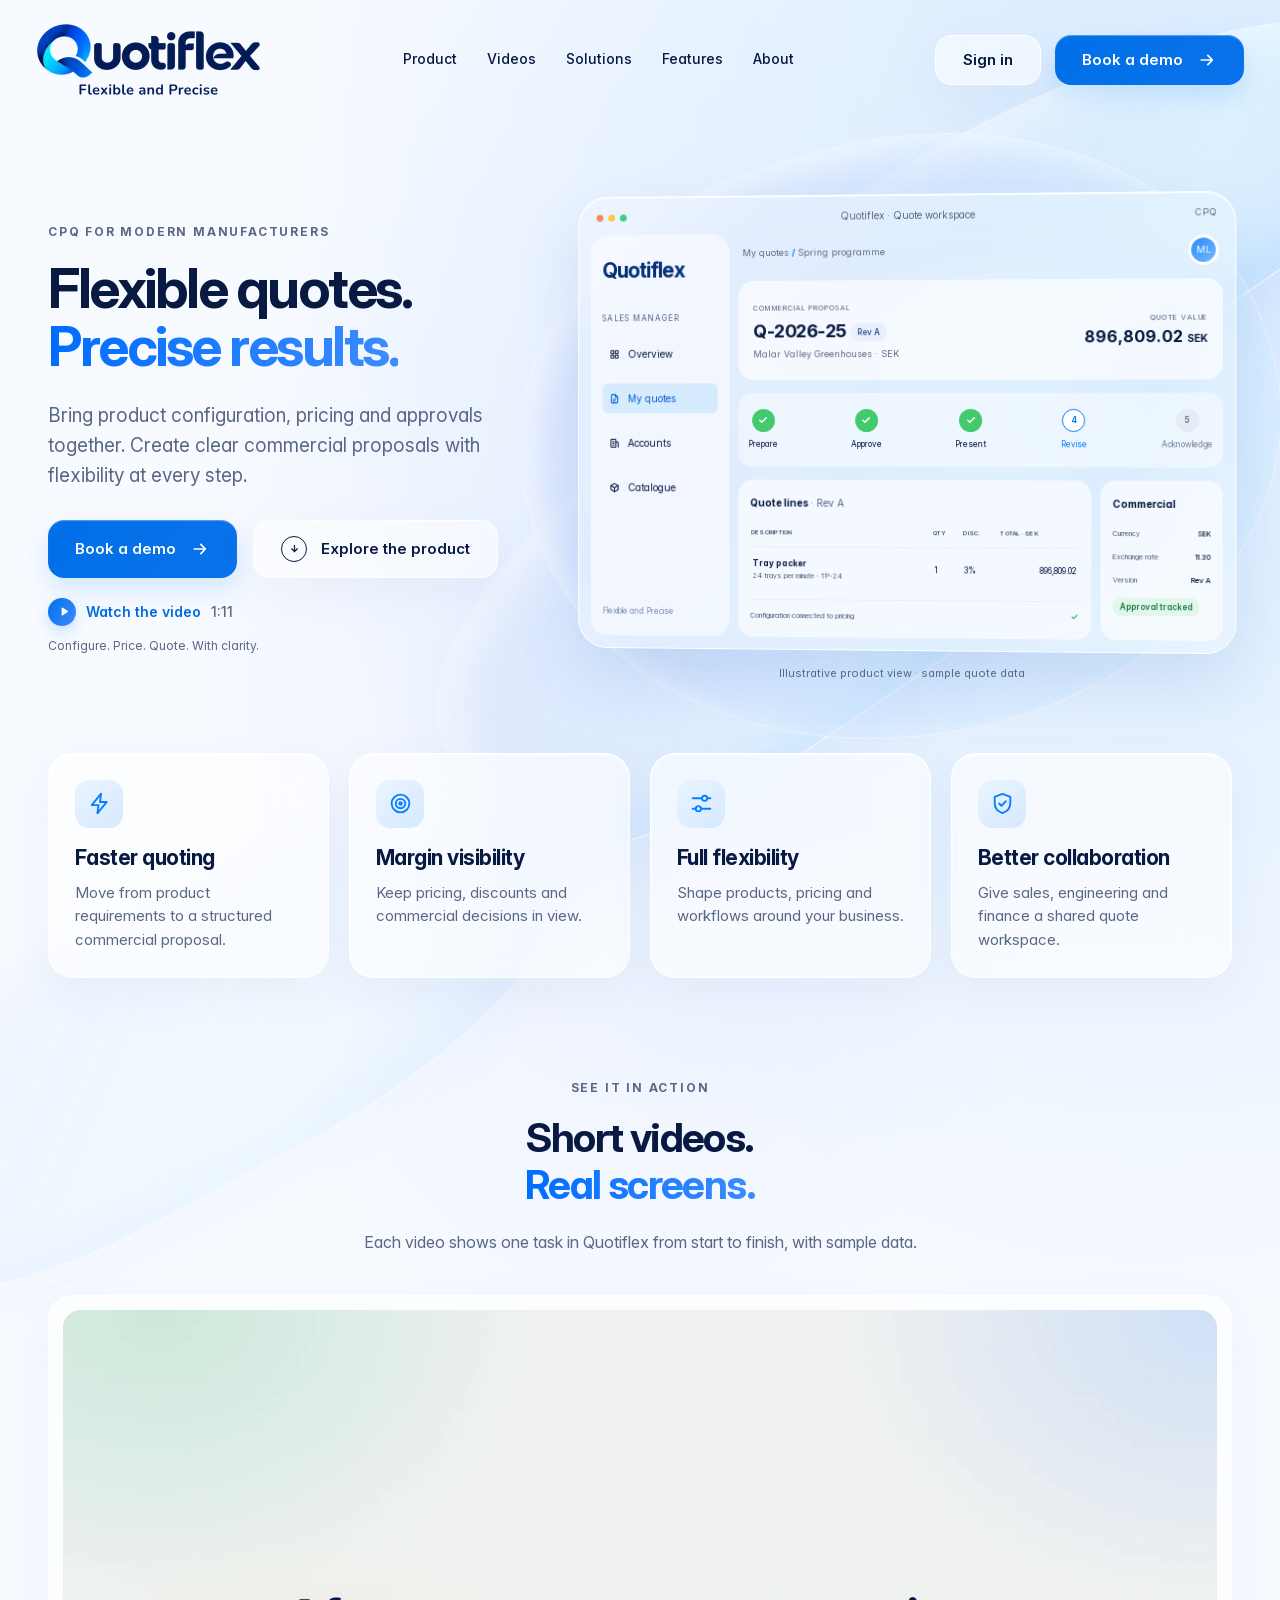
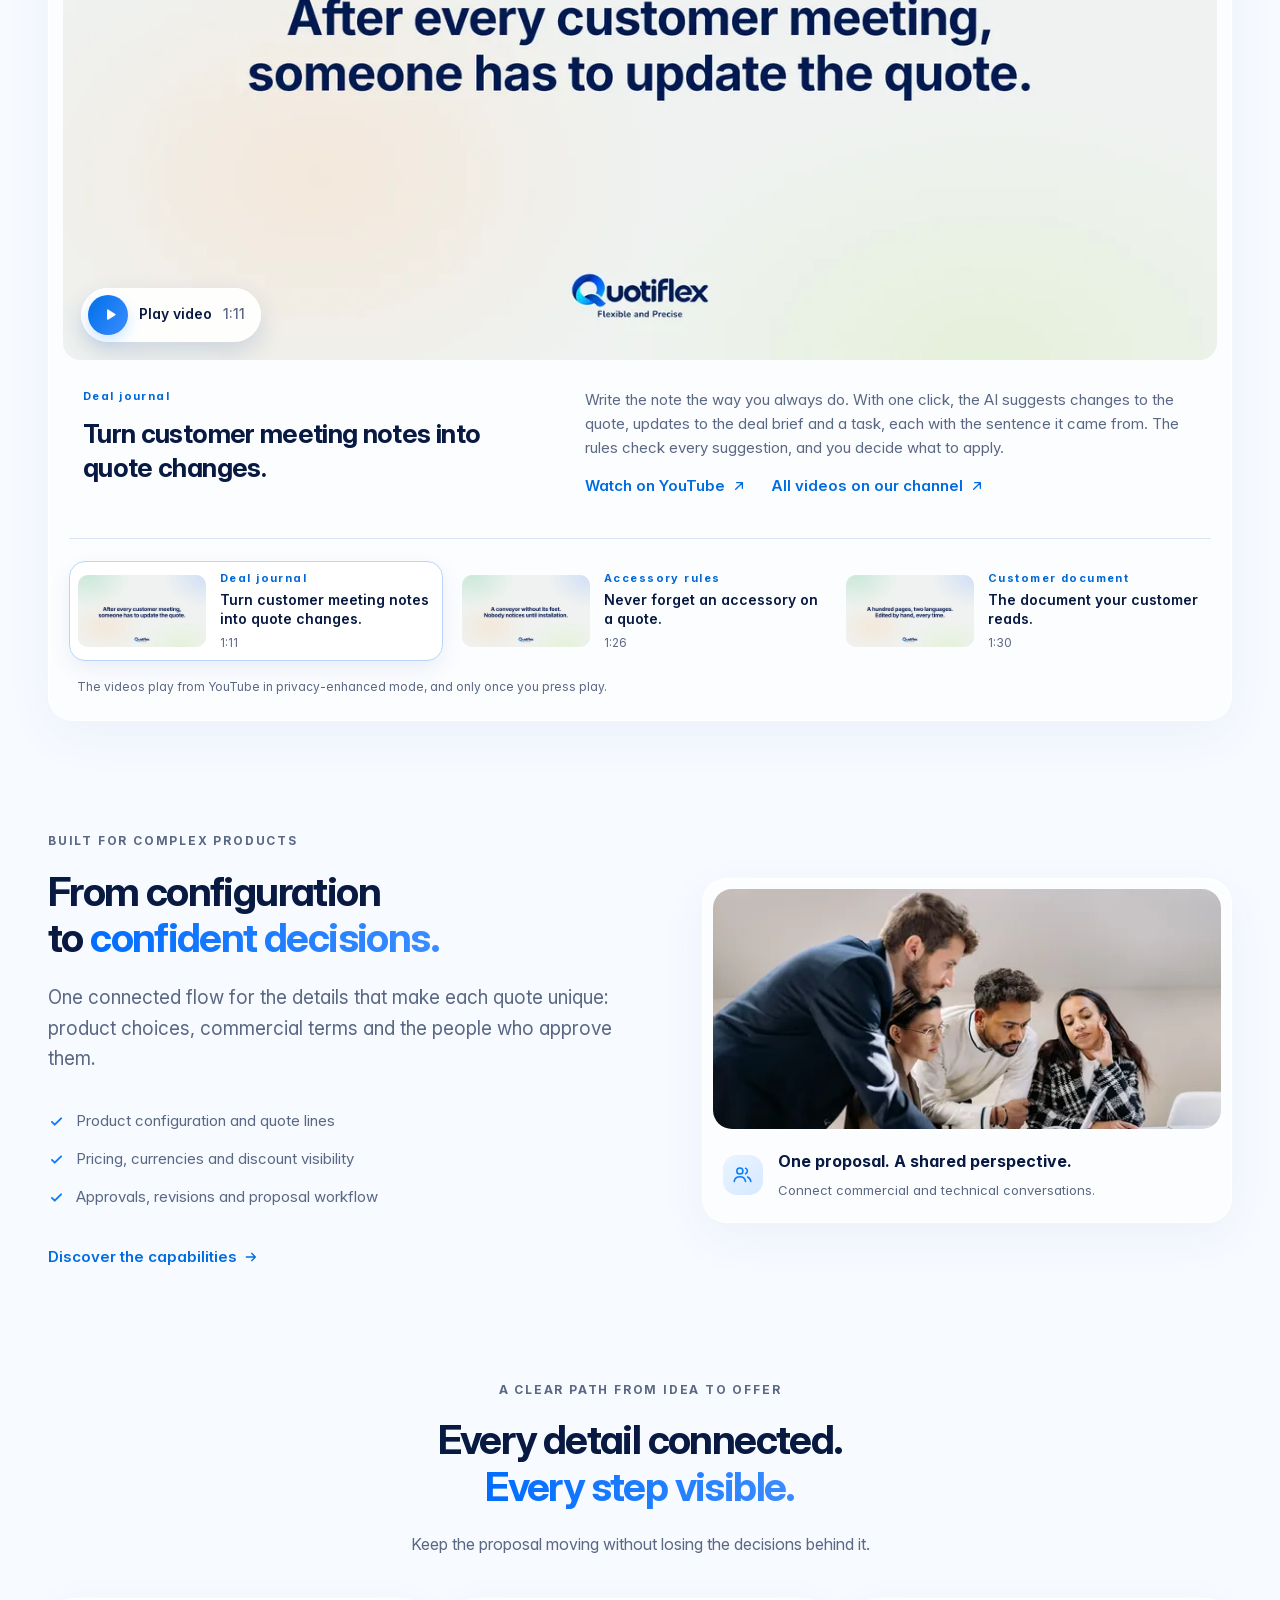
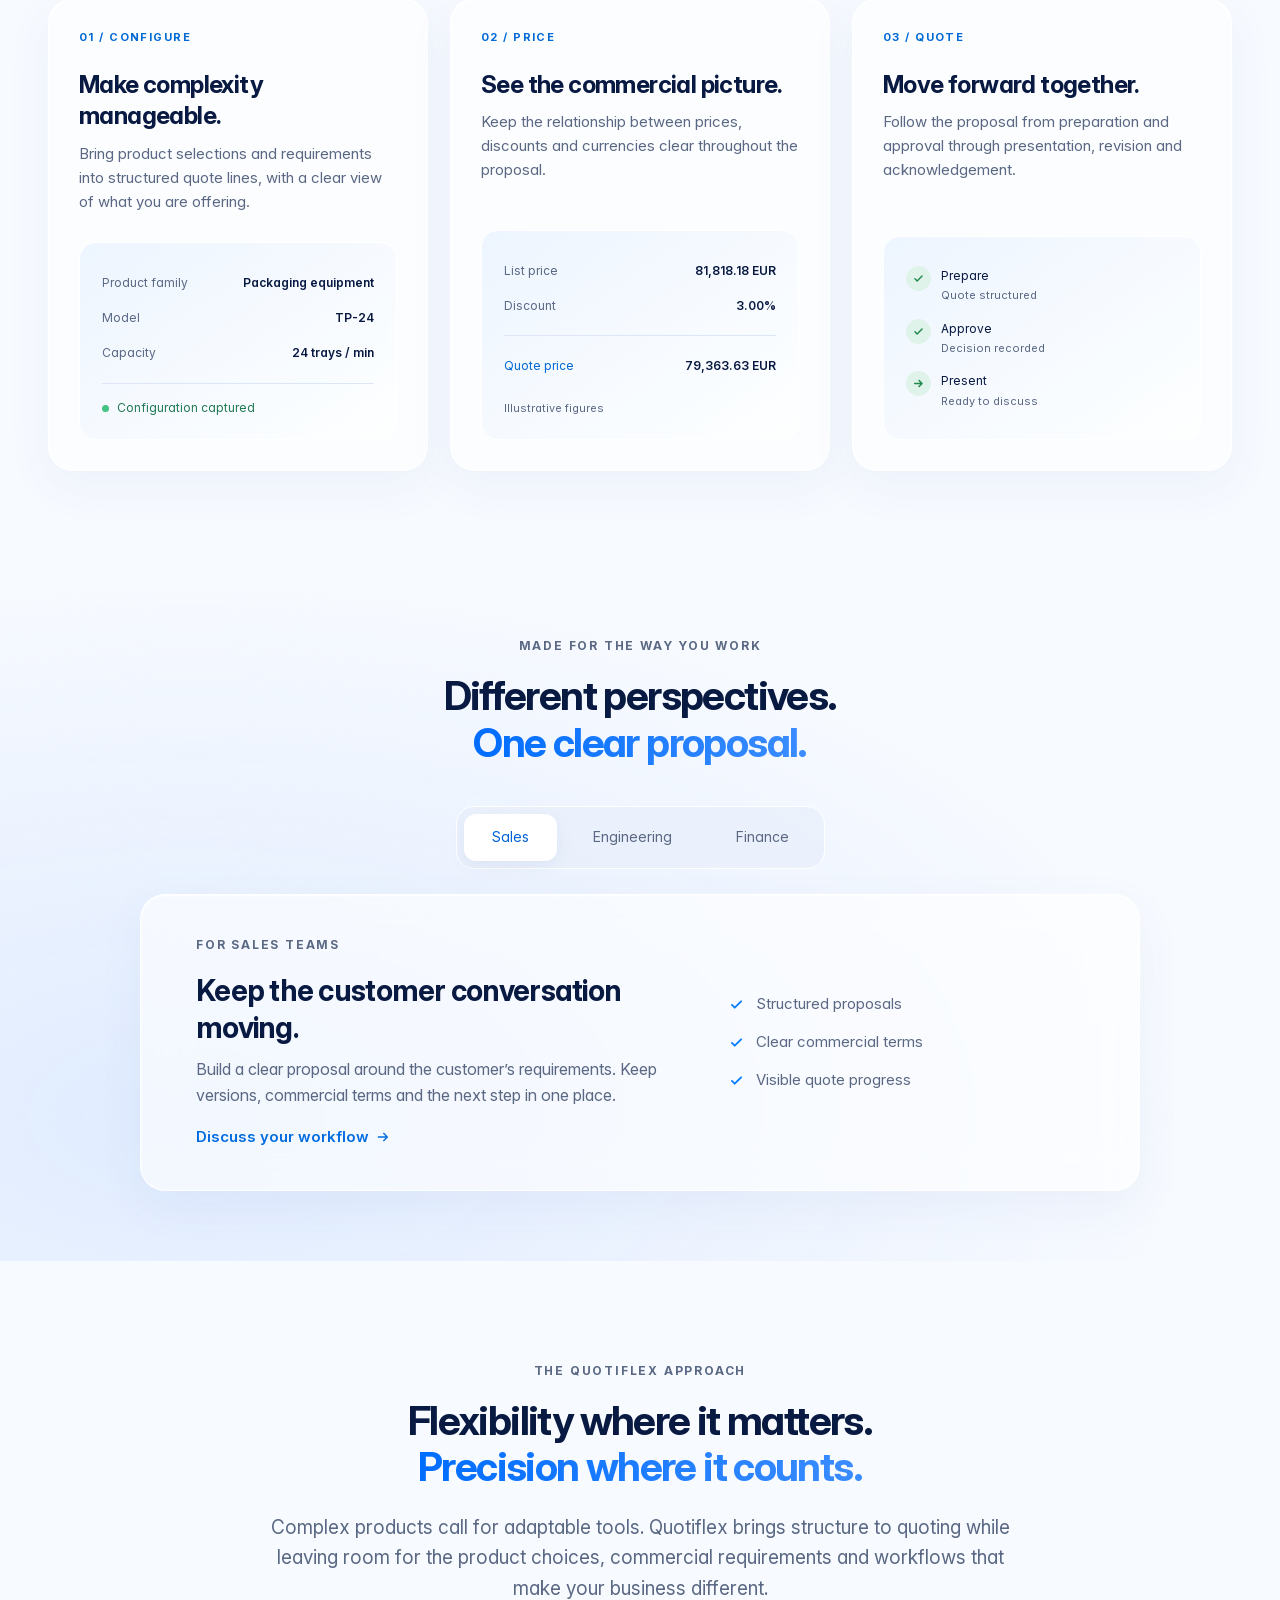
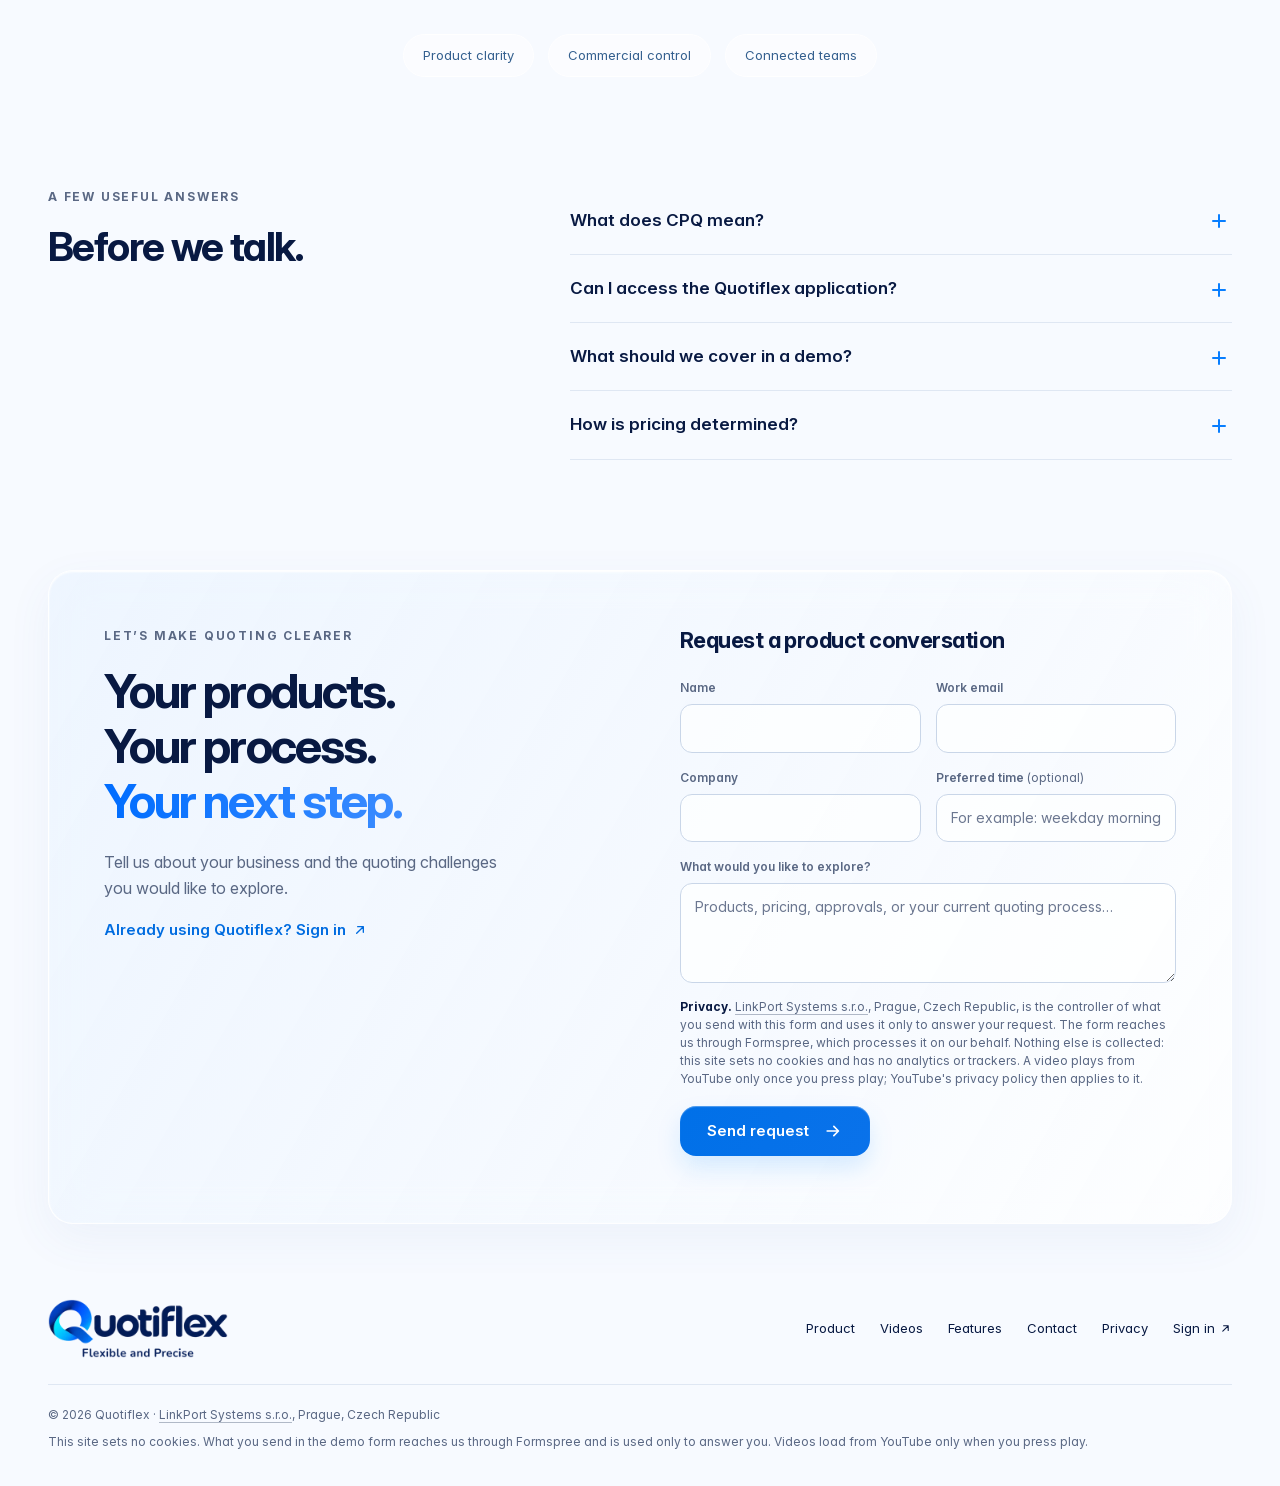
==== site/index.html @ 251be9c9 "Video library: one large player and a list, with video 3 (customer document) Stacking a card per vid" ====
<!doctype html>
<html lang="en">
<head>
<meta charset="utf-8">
<meta name="viewport" content="width=device-width, initial-scale=1">
<meta http-equiv="Content-Security-Policy" content="default-src 'none'; script-src 'self'; style-src 'self'; img-src 'self'; font-src 'self'; connect-src https://formspree.io; frame-src https://www.youtube-nocookie.com; base-uri 'none'; form-action 'none'">
<meta name="referrer" content="strict-origin-when-cross-origin">
<title>Quotiflex — Flexible and Precise</title>
<meta name="description" content="Flexible product configuration, precise pricing and clear quote workflows for modern manufacturers.">
<meta name="theme-color" content="#f0f6ff">
<link rel="canonical" href="https://quotiflex.com/">
<meta property="og:type" content="website">
<meta property="og:site_name" content="Quotiflex">
<meta property="og:title" content="Quotiflex — Flexible quotes. Precise results.">
<meta property="og:description" content="Flexible product configuration, precise pricing and clear quote workflows for modern manufacturers.">
<meta property="og:url" content="https://quotiflex.com/">
<meta property="og:image" content="https://quotiflex.com/img/og-image.png">
<meta property="og:image:width" content="1200">
<meta property="og:image:height" content="630">
<meta property="og:image:alt" content="The Quotiflex logo with the tagline Flexible and Precise">
<meta name="twitter:card" content="summary_large_image">
<link rel="icon" href="favicon.svg" type="image/svg+xml">
<link rel="icon" href="favicon.ico" sizes="32x32">
<link rel="apple-touch-icon" href="img/apple-touch-icon.png">
<link rel="preload" href="fonts/InterVariable-latin.woff2" as="font" type="font/woff2" crossorigin>
<link rel="stylesheet" href="styles.css?v=2de01820">
<script src="script.js?v=528e5598"></script>
<script type="application/ld+json">
{"@context":"https://schema.org","@type":"VideoObject","name":"Turn Customer Meeting Notes into Quote Changes | Quotiflex Deal Journal","description":"Write the note the way you always do. With one click, the AI in Quotiflex suggests changes to the quote, updates to the deal brief and a task, each with the sentence it came from. The rules check every suggestion, and you decide what to apply.","thumbnailUrl":"https://quotiflex.com/img/video-1-1280.jpg","uploadDate":"2026-10-21","duration":"PT1M11S","embedUrl":"https://www.youtube.com/embed/badr2H-frKE","url":"https://www.youtube.com/watch?v=badr2H-frKE"}
</script>
<script type="application/ld+json">
{"@context":"https://schema.org","@type":"VideoObject","name":"Never Forget a Machine Accessory on a Quote | Quotiflex Accessory Rules","description":"Add a machine, and its usual accessories come with it. Every choice shows the price difference and the rule behind it. Take off something mandatory, and the quote shows it at once. To leave it out, you give a reason, and the reason stays with the quote under your name.","thumbnailUrl":"https://quotiflex.com/img/video-2-1280.jpg","uploadDate":"2026-10-22","duration":"PT1M26S","embedUrl":"https://www.youtube.com/embed/MtIPMK0WYl4","url":"https://www.youtube.com/watch?v=MtIPMK0WYl4"}
</script>
<script type="application/ld+json">
{"@context":"https://schema.org","@type":"VideoObject","name":"Bilingual Quotation Documents, Nothing Typed Twice | Quotiflex Documents","description":"The quote opens as the document your customer will read: two languages side by side, every machine with its description, pictures and price. What you sent stays exactly as you sent it. To change a text, click it and type; the prices come from the quote, so nobody types a wrong number. For a customer in China, Chinese under the English.","thumbnailUrl":"https://quotiflex.com/img/video-3-1280.jpg","uploadDate":"2026-10-23","duration":"PT1M30S","embedUrl":"https://www.youtube.com/embed/1uBL4lEUWkI","url":"https://www.youtube.com/watch?v=1uBL4lEUWkI"}
</script>
</head>
<body>
<svg class="sprite" aria-hidden="true" focusable="false">
  <symbol id="i-bolt" viewBox="0 0 24 24"><path d="M13.5 2.5 4.5 13.5h6.5l-1 8 9-11h-6.5l1-8Z"/></symbol>
  <symbol id="i-target" viewBox="0 0 24 24"><circle cx="12" cy="12" r="8.5"/><circle cx="12" cy="12" r="4.5"/><circle cx="12" cy="12" r="1.2" class="solid"/></symbol>
  <symbol id="i-sliders" viewBox="0 0 24 24"><path d="M3.5 7h9M17.5 7h3M3.5 17h3M11.5 17h9"/><circle cx="15" cy="7" r="2.5"/><circle cx="9" cy="17" r="2.5"/></symbol>
  <symbol id="i-shield" viewBox="0 0 24 24"><path d="M12 2.8 4.5 5.6v5.9c0 4.7 3.1 8.2 7.5 9.7 4.4-1.5 7.5-5 7.5-9.7V5.6L12 2.8Z"/><path d="m8.8 12 2.2 2.2 4.2-4.4"/></symbol>
  <symbol id="i-users" viewBox="0 0 24 24"><circle cx="9" cy="8" r="3.5"/><path d="M2.5 20c.6-3.6 3.2-5.5 6.5-5.5s5.9 1.9 6.5 5.5"/><path d="M15.5 4.8a3.5 3.5 0 0 1 0 6.4M17.8 14.9c2 .8 3.3 2.5 3.7 5.1"/></symbol>
  <symbol id="i-play" viewBox="0 0 24 24"><path fill="currentColor" stroke="none" d="M8.5 5.6v12.8c0 .8.9 1.3 1.6.9l10-6.4c.6-.4.6-1.3 0-1.7l-10-6.4c-.7-.5-1.6 0-1.6.8Z"/></symbol>
  <symbol id="i-arrow" viewBox="0 0 24 24"><path d="M5 12h13M13 6.5 18.5 12 13 17.5"/></symbol>
  <symbol id="i-arrow-out" viewBox="0 0 24 24"><path d="M7 17 17 7M8.5 7H17v8.5"/></symbol>
  <symbol id="i-arrow-down" viewBox="0 0 24 24"><path d="M12 7v10M7.5 12.5 12 17l4.5-4.5"/></symbol>
  <symbol id="i-check" viewBox="0 0 24 24"><path d="m5.5 12.5 4 4 9-9"/></symbol>
  <symbol id="i-menu" viewBox="0 0 24 24"><path d="M4 7h16M4 12h16M4 17h16"/></symbol>
  <symbol id="i-close" viewBox="0 0 24 24"><path d="M6 6l12 12M18 6 6 18"/></symbol>
  <symbol id="i-grid" viewBox="0 0 24 24"><rect x="4" y="4" width="6.5" height="6.5" rx="1.5"/><rect x="13.5" y="4" width="6.5" height="6.5" rx="1.5"/><rect x="4" y="13.5" width="6.5" height="6.5" rx="1.5"/><rect x="13.5" y="13.5" width="6.5" height="6.5" rx="1.5"/></symbol>
  <symbol id="i-doc" viewBox="0 0 24 24"><path d="M14 3H7a2 2 0 0 0-2 2v14a2 2 0 0 0 2 2h10a2 2 0 0 0 2-2V8l-5-5Z"/><path d="M14 3v5h5M9 13h6M9 17h4"/></symbol>
  <symbol id="i-building" viewBox="0 0 24 24"><rect x="4" y="3.5" width="11" height="17" rx="1.5"/><path d="M15 9.5h3.5a1.5 1.5 0 0 1 1.5 1.5v9.5M8 8h3M8 12h3M8 16h3"/></symbol>
  <symbol id="i-box" viewBox="0 0 24 24"><path d="m12 3 8 4.5v9L12 21l-8-4.5v-9L12 3Z"/><path d="m4 7.5 8 4.5 8-4.5M12 12v9"/></symbol>
</svg>

<a class="skip" href="#main">Skip to content</a>
<div class="aurora" aria-hidden="true"><i></i><i></i><i></i></div>

<header class="header">
  <a class="brand" href="#main" aria-label="Quotiflex, to the top of the page">
    <picture>
      <source type="image/webp" srcset="img/logo-450.webp 450w, img/logo-760.webp 760w" sizes="225px">
      <img src="img/logo-450.png" width="225" height="73" alt="Quotiflex — Flexible and Precise">
    </picture>
  </a>
  <button class="menu-toggle" type="button" aria-expanded="false" aria-controls="navigation">
    <svg class="ico" aria-hidden="true"><use href="#i-menu"/></svg><span class="visually-hidden">Open menu</span>
  </button>
  <nav id="navigation" aria-label="Main navigation">
    <a href="#product">Product</a>
    <a href="#videos">Videos</a>
    <a href="#solutions">Solutions</a>
    <a href="#features">Features</a>
    <a href="#about">About</a>
  </nav>
  <div class="header-actions">
    <a class="button ghost" href="https://app.quotiflex.com/">Sign in</a>
    <a class="button" href="#contact">Book a demo <svg class="ico" aria-hidden="true"><use href="#i-arrow"/></svg></a>
  </div>
</header>

<main id="main">
  <section class="hero wrap" aria-labelledby="hero-title">
    <div class="hero-copy">
      <p class="eyebrow">CPQ for modern manufacturers</p>
      <h1 id="hero-title">Flexible quotes.<br><span class="gradient">Precise results.</span></h1>
      <p class="lead">Bring product configuration, pricing and approvals together. Create clear commercial proposals with flexibility at every step.</p>
      <div class="actions">
        <a class="button" href="#contact">Book a demo <svg class="ico" aria-hidden="true"><use href="#i-arrow"/></svg></a>
        <a class="button glass-button" href="#product"><span class="ring" aria-hidden="true"><svg class="ico"><use href="#i-arrow-down"/></svg></span> Explore the product</a>
      </div>
      <a class="video-link" href="#videos"><span class="play-dot" aria-hidden="true"><svg class="ico"><use href="#i-play"/></svg></span> Watch the video <span class="video-link-time">1:11</span></a>
      <p class="fine">Configure. Price. Quote. With clarity.</p>
    </div>
    <div class="product-stage">
      <div class="orbit" aria-hidden="true"></div>
      <div class="app-window glass" role="img" aria-label="Illustrative Quotiflex quote screen with sample data: quote Q-2026-25 for Malar Valley Greenhouses, 896,809.02 SEK, revision A, with the steps Prepare, Approve and Present done and Revise in progress.">
        <div class="window-top" aria-hidden="true">
          <span class="dots"><i></i><i></i><i></i></span>
          <span>Quotiflex · Quote workspace</span>
          <span class="mini-pill">CPQ</span>
        </div>
        <div class="app-body" aria-hidden="true">
          <div class="sidebar">
            <strong>Quotiflex</strong>
            <small>SALES MANAGER</small>
            <span><svg class="ico"><use href="#i-grid"/></svg>Overview</span>
            <span class="selected"><svg class="ico"><use href="#i-doc"/></svg>My quotes</span>
            <span><svg class="ico"><use href="#i-building"/></svg>Accounts</span>
            <span><svg class="ico"><use href="#i-box"/></svg>Catalogue</span>
            <div class="sidebar-bottom">Flexible and Precise</div>
          </div>
          <div class="workspace">
            <div class="app-toolbar">
              <span>My quotes <b> / </b> Spring programme</span>
              <span class="avatar">ML</span>
            </div>
            <div class="quote-card">
              <div>
                <span class="tiny">COMMERCIAL PROPOSAL</span>
                <span class="quote-number">Q-2026-25 <span class="badge">Rev A</span></span>
                <p>Malar Valley Greenhouses · SEK</p>
              </div>
              <div class="quote-value">
                <span class="tiny">QUOTE VALUE</span>
                <strong>896,809.02 <small>SEK</small></strong>
              </div>
            </div>
            <div class="workflow">
              <span class="done"><b><svg class="ico"><use href="#i-check"/></svg></b>Prepare</span>
              <span class="done"><b><svg class="ico"><use href="#i-check"/></svg></b>Approve</span>
              <span class="done"><b><svg class="ico"><use href="#i-check"/></svg></b>Present</span>
              <span class="active"><b>4</b>Revise</span>
              <span><b>5</b>Acknowledge</span>
            </div>
            <div class="quote-grid">
              <div class="lines">
                <span class="panel-title">Quote lines <span>· Rev A</span></span>
                <div class="table-scroll">
                  <table>
                    <thead><tr><th>DESCRIPTION</th><th>QTY</th><th>DISC.</th><th>TOTAL · SEK</th></tr></thead>
                    <tbody><tr><td><strong>Tray packer</strong><small>24 trays per minute · TP-24</small></td><td>1</td><td>3%</td><td>896,809.02</td></tr></tbody>
                  </table>
                </div>
                <div class="line-summary"><span>Configuration connected to pricing</span><b><svg class="ico"><use href="#i-check"/></svg></b></div>
              </div>
              <div class="commercial">
                <span class="panel-title">Commercial</span>
                <p>Currency <b>SEK</b></p>
                <p>Exchange rate <b>11.30</b></p>
                <p>Version <b>Rev A</b></p>
                <span class="badge green">Approval tracked</span>
              </div>
            </div>
          </div>
        </div>
      </div>
      <p class="illustration-note">Illustrative product view · sample quote data</p>
    </div>
  </section>

  <section class="benefits wrap" aria-label="Benefits">
    <article class="glass">
      <span class="icon" aria-hidden="true"><svg class="ico"><use href="#i-bolt"/></svg></span>
      <h2>Faster quoting</h2>
      <p>Move from product requirements to a structured commercial proposal.</p>
    </article>
    <article class="glass">
      <span class="icon" aria-hidden="true"><svg class="ico"><use href="#i-target"/></svg></span>
      <h2>Margin visibility</h2>
      <p>Keep pricing, discounts and commercial decisions in view.</p>
    </article>
    <article class="glass">
      <span class="icon" aria-hidden="true"><svg class="ico"><use href="#i-sliders"/></svg></span>
      <h2>Full flexibility</h2>
      <p>Shape products, pricing and workflows around your business.</p>
    </article>
    <article class="glass">
      <span class="icon" aria-hidden="true"><svg class="ico"><use href="#i-shield"/></svg></span>
      <h2>Better collaboration</h2>
      <p>Give sales, engineering and finance a shared quote workspace.</p>
    </article>
  </section>

  <section id="videos" class="wrap section videos" aria-labelledby="videos-title">
    <div class="section-heading">
      <p class="eyebrow">See it in action</p>
      <h2 id="videos-title">Short videos.<br><span class="gradient">Real screens.</span></h2>
      <p>Each video shows one task in Quotiflex from start to finish, with sample data.</p>
    </div>
    <div class="video-library glass" data-video-library>
      <a class="video-poster" href="https://www.youtube.com/watch?v=badr2H-frKE" data-youtube="badr2H-frKE" aria-label="Play the video: Turn customer meeting notes into quote changes, 1 minute 11 seconds">
        <picture>
          <source type="image/webp" srcset="img/video-1-640.webp 640w, img/video-1-1280.webp 1280w, img/video-1-1920.webp 1920w" sizes="(min-width: 1300px) 1180px, (min-width: 1151px) calc(100vw - 124px), (min-width: 541px) calc(100vw - 92px), calc(100vw - 56px)">
          <img src="img/video-1-1280.jpg" width="1280" height="720" decoding="async" alt="">
        </picture>
        <span class="video-play" aria-hidden="true"><span class="play-dot"><svg class="ico"><use href="#i-play"/></svg></span><span class="video-play-label">Play video</span> <span class="video-time">1:11</span></span>
      </a>
      <div class="video-caption">
        <div>
          <span class="feature-number" data-video-topic>Deal journal</span>
          <h3 data-video-title>Turn customer meeting notes into quote changes.</h3>
        </div>
        <div>
          <p data-video-desc>Write the note the way you always do. With one click, the AI suggests changes to the quote, updates to the deal brief and a task, each with the sentence it came from. The rules check every suggestion, and you decide what to apply.</p>
          <p class="video-links">
            <a class="text-link" href="https://www.youtube.com/watch?v=badr2H-frKE" data-video-watch>Watch on YouTube <svg class="ico" aria-hidden="true"><use href="#i-arrow-out"/></svg></a>
            <a class="text-link" href="https://www.youtube.com/@quotiflex_com">All videos on our channel <svg class="ico" aria-hidden="true"><use href="#i-arrow-out"/></svg></a>
          </p>
        </div>
      </div>
      <ol class="video-list" aria-label="All videos">
        <li><a class="video-item" id="video-deal-journal" href="https://www.youtube.com/watch?v=badr2H-frKE" data-youtube="badr2H-frKE" data-poster="img/video-1" data-length="1:11" data-length-label="1 minute 11 seconds" data-desc="Write the note the way you always do. With one click, the AI suggests changes to the quote, updates to the deal brief and a task, each with the sentence it came from. The rules check every suggestion, and you decide what to apply." aria-current="true">
          <span class="video-thumb"><img src="img/video-1-640.webp" width="640" height="360" loading="lazy" decoding="async" alt=""></span>
          <span class="video-item-text"><span class="video-item-topic">Deal journal</span><span class="video-item-title">Turn customer meeting notes into quote changes.</span><span class="video-item-time">1:11</span></span>
        </a></li>
        <li><a class="video-item" id="video-accessory-rules" href="https://www.youtube.com/watch?v=MtIPMK0WYl4" data-youtube="MtIPMK0WYl4" data-poster="img/video-2" data-length="1:26" data-length-label="1 minute 26 seconds" data-desc="Add a machine, and its usual accessories come with it. Every choice shows the price difference and the rule behind it. Take off something mandatory, and the quote shows it at once. To leave it out, you give a reason, and the reason stays with the quote under your name.">
          <span class="video-thumb"><img src="img/video-2-640.webp" width="640" height="360" loading="lazy" decoding="async" alt=""></span>
          <span class="video-item-text"><span class="video-item-topic">Accessory rules</span><span class="video-item-title">Never forget an accessory on a quote.</span><span class="video-item-time">1:26</span></span>
        </a></li>
        <li><a class="video-item" id="video-customer-document" href="https://www.youtube.com/watch?v=1uBL4lEUWkI" data-youtube="1uBL4lEUWkI" data-poster="img/video-3" data-length="1:30" data-length-label="1 minute 30 seconds" data-desc="The quote opens as the document your customer will read: two languages side by side, every machine with its description, pictures and price. What you sent stays exactly as you sent it. To change a text, click it and type; the prices come from the quote, so nobody types a wrong number. For a customer in China, Chinese under the English.">
          <span class="video-thumb"><img src="img/video-3-640.webp" width="640" height="360" loading="lazy" decoding="async" alt=""></span>
          <span class="video-item-text"><span class="video-item-topic">Customer document</span><span class="video-item-title">The document your customer reads.</span><span class="video-item-time">1:30</span></span>
        </a></li>
      </ol>
      <p class="video-note">The videos play from YouTube in privacy-enhanced mode, and only once you press play.</p>
    </div>
  </section>

  <section id="product" class="split wrap section" aria-labelledby="product-title">
    <div>
      <p class="eyebrow">Built for complex products</p>
      <h2 id="product-title">From configuration<br>to <span class="gradient">confident decisions.</span></h2>
      <p class="lead">One connected flow for the details that make each quote unique: product choices, commercial terms and the people who approve them.</p>
      <ul class="check-list">
        <li><svg class="ico" aria-hidden="true"><use href="#i-check"/></svg>Product configuration and quote lines</li>
        <li><svg class="ico" aria-hidden="true"><use href="#i-check"/></svg>Pricing, currencies and discount visibility</li>
        <li><svg class="ico" aria-hidden="true"><use href="#i-check"/></svg>Approvals, revisions and proposal workflow</li>
      </ul>
      <a class="text-link" href="#features">Discover the capabilities <svg class="ico" aria-hidden="true"><use href="#i-arrow"/></svg></a>
    </div>
    <div class="collaboration glass">
      <picture>
        <source type="image/webp" srcset="img/team-600.webp 600w, img/team-800.webp 800w, img/team-1200.webp 1200w" sizes="(min-width: 1150px) 585px, (min-width: 850px) 45vw, calc(100vw - 56px)">
        <img class="team-photo" src="img/team-1200.jpg" width="1200" height="490" loading="lazy" decoding="async" alt="Four colleagues in a bright office lean over a laptop and review a proposal together.">
      </picture>
      <div class="team-caption">
        <span class="icon small" aria-hidden="true"><svg class="ico"><use href="#i-users"/></svg></span>
        <div>
          <strong>One proposal. A shared perspective.</strong>
          <p>Connect commercial and technical conversations.</p>
        </div>
      </div>
    </div>
  </section>

  <section id="features" class="wrap section" aria-labelledby="features-title">
    <div class="section-heading">
      <p class="eyebrow">A clear path from idea to offer</p>
      <h2 id="features-title">Every detail connected.<br><span class="gradient">Every step visible.</span></h2>
      <p>Keep the proposal moving without losing the decisions behind it.</p>
    </div>
    <div class="feature-grid">
      <article class="glass feature">
        <span class="feature-number">01 / CONFIGURE</span>
        <h3>Make complexity manageable.</h3>
        <p>Bring product selections and requirements into structured quote lines, with a clear view of what you are offering.</p>
        <div class="configuration-visual">
          <span>Product family <b>Packaging equipment</b></span>
          <span>Model <b>TP-24</b></span>
          <span>Capacity <b>24 trays / min</b></span>
          <div><i aria-hidden="true"></i> Configuration captured</div>
        </div>
      </article>
      <article class="glass feature">
        <span class="feature-number">02 / PRICE</span>
        <h3>See the commercial picture.</h3>
        <p>Keep the relationship between prices, discounts and currencies clear throughout the proposal.</p>
        <div class="price-visual">
          <span>List price <b>81,818.18 EUR</b></span>
          <span>Discount <b>3.00%</b></span>
          <hr>
          <span class="total">Quote price <b>79,363.63 EUR</b></span>
          <small>Illustrative figures</small>
        </div>
      </article>
      <article class="glass feature">
        <span class="feature-number">03 / QUOTE</span>
        <h3>Move forward together.</h3>
        <p>Follow the proposal from preparation and approval through presentation, revision and acknowledgement.</p>
        <div class="approval-visual">
          <span><b aria-hidden="true"><svg class="ico"><use href="#i-check"/></svg></b> Prepare <small>Quote structured</small></span>
          <span><b aria-hidden="true"><svg class="ico"><use href="#i-check"/></svg></b> Approve <small>Decision recorded</small></span>
          <span><b aria-hidden="true"><svg class="ico"><use href="#i-arrow"/></svg></b> Present <small>Ready to discuss</small></span>
        </div>
      </article>
    </div>
  </section>

  <section id="solutions" class="solutions section" aria-labelledby="solutions-title">
    <div class="wrap">
      <div class="section-heading">
        <p class="eyebrow">Made for the way you work</p>
        <h2 id="solutions-title">Different perspectives.<br><span class="gradient">One clear proposal.</span></h2>
      </div>
      <div class="tabs" role="tablist" aria-label="Team roles">
        <button type="button" role="tab" id="tab-sales" aria-selected="true" aria-controls="role-panel" data-role="sales">Sales</button>
        <button type="button" role="tab" id="tab-engineering" aria-selected="false" aria-controls="role-panel" tabindex="-1" data-role="engineering">Engineering</button>
        <button type="button" role="tab" id="tab-finance" aria-selected="false" aria-controls="role-panel" tabindex="-1" data-role="finance">Finance</button>
      </div>
      <div id="role-panel" class="role-panel glass" role="tabpanel" aria-labelledby="tab-sales" tabindex="0">
        <div>
          <p class="eyebrow" id="role-label">For sales teams</p>
          <h3 id="role-title">Keep the customer conversation moving.</h3>
          <p id="role-description">Build a clear proposal around the customer’s requirements. Keep versions, commercial terms and the next step in one place.</p>
          <a class="text-link" href="#contact">Discuss your workflow <svg class="ico" aria-hidden="true"><use href="#i-arrow"/></svg></a>
        </div>
        <ul id="role-points" class="check-list">
          <li><svg class="ico" aria-hidden="true"><use href="#i-check"/></svg>Structured proposals</li>
          <li><svg class="ico" aria-hidden="true"><use href="#i-check"/></svg>Clear commercial terms</li>
          <li><svg class="ico" aria-hidden="true"><use href="#i-check"/></svg>Visible quote progress</li>
        </ul>
      </div>
    </div>
  </section>

  <section id="about" class="wrap section about" aria-labelledby="about-title">
    <p class="eyebrow">The Quotiflex approach</p>
    <h2 id="about-title">Flexibility where it matters.<br><span class="gradient">Precision where it counts.</span></h2>
    <p class="lead">Complex products call for adaptable tools. Quotiflex brings structure to quoting while leaving room for the product choices, commercial requirements and workflows that make your business different.</p>
    <ul class="principles">
      <li>Product clarity</li>
      <li>Commercial control</li>
      <li>Connected teams</li>
    </ul>
  </section>

  <section class="wrap section faq" aria-labelledby="faq-title">
    <div>
      <p class="eyebrow">A few useful answers</p>
      <h2 id="faq-title">Before we talk.</h2>
    </div>
    <div>
      <details>
        <summary>What does CPQ mean?</summary>
        <p>CPQ stands for Configure, Price, Quote: turning product requirements and commercial terms into a structured customer proposal.</p>
      </details>
      <details>
        <summary>Can I access the Quotiflex application?</summary>
        <p>Existing users can open the application with the Sign in button. To discuss access and your requirements, use the demo request below.</p>
      </details>
      <details>
        <summary>What should we cover in a demo?</summary>
        <p>Your product structure, pricing approach, approval process and how your team creates and revises proposals today.</p>
      </details>
      <details>
        <summary>How is pricing determined?</summary>
        <p>Talk to us: discuss your requirements with the Quotiflex team. This site does not publish a standard price list.</p>
      </details>
    </div>
  </section>

  <section id="contact" class="wrap section" aria-labelledby="contact-title">
    <div class="contact glass">
      <div>
        <p class="eyebrow">Let’s make quoting clearer</p>
        <h2 id="contact-title">Your products.<br> Your process.<br> <span class="gradient">Your next step.</span></h2>
        <p>Tell us about your business and the quoting challenges you would like to explore.</p>
        <a class="text-link" href="https://app.quotiflex.com/">Already using Quotiflex? Sign in <svg class="ico" aria-hidden="true"><use href="#i-arrow-out"/></svg></a>
      </div>
      <form id="demo-form" novalidate aria-labelledby="form-title">
        <h3 id="form-title">Request a product conversation</h3>
        <div class="form-row">
          <div class="field">
            <label for="f-name">Name</label>
            <input id="f-name" name="name" autocomplete="name" required maxlength="100" aria-describedby="e-name">
            <p class="field-error" id="e-name" hidden>Please enter your name.</p>
          </div>
          <div class="field">
            <label for="f-email">Work email</label>
            <input id="f-email" name="email" type="email" autocomplete="email" required maxlength="200" aria-describedby="e-email">
            <p class="field-error" id="e-email" hidden>Please enter a valid email address.</p>
          </div>
        </div>
        <div class="form-row">
          <div class="field">
            <label for="f-company">Company</label>
            <input id="f-company" name="company" autocomplete="organization" required maxlength="200" aria-describedby="e-company">
            <p class="field-error" id="e-company" hidden>Please enter your company.</p>
          </div>
          <div class="field">
            <label for="f-time">Preferred time <span class="optional">(optional)</span></label>
            <input id="f-time" name="preferred_time" maxlength="120" placeholder="For example: weekday mornings, CET">
          </div>
        </div>
        <div class="field">
          <label for="f-message">What would you like to explore?</label>
          <textarea id="f-message" name="message" rows="3" maxlength="3000" required aria-describedby="e-message" placeholder="Products, pricing, approvals, or your current quoting process…"></textarea>
          <p class="field-error" id="e-message" hidden>Please tell us briefly what you would like to explore.</p>
        </div>
        <div class="honeypot" aria-hidden="true">
          <label for="f-gotcha">Leave this field empty</label>
          <input id="f-gotcha" name="_gotcha" tabindex="-1" autocomplete="off">
        </div>
        <p class="form-note" id="privacy"><strong>Privacy.</strong> <a class="company-link" href="https://linkport.cz/">LinkPort Systems s.r.o.</a>, Prague, Czech Republic, is the controller of what you send with this form and uses it only to answer your request. The form reaches us through Formspree, which processes it on our behalf. Nothing else is collected: this site sets no cookies and has no analytics or trackers. A video plays from YouTube only once you press play; YouTube's privacy policy then applies to it.</p>
        <button class="button" type="submit" disabled>Send request <svg class="ico" aria-hidden="true"><use href="#i-arrow"/></svg></button>
        <p id="form-status" class="status" role="status" aria-live="polite"></p>
        <noscript><p class="status is-error">This form needs JavaScript to send. Please turn it on and reload the page.</p></noscript>
      </form>
    </div>
  </section>
</main>

<footer class="wrap">
  <div class="footer-top">
    <a class="brand" href="#main" aria-label="Quotiflex, to the top of the page">
      <picture>
        <source type="image/webp" srcset="img/logo-450.webp 450w, img/logo-760.webp 760w" sizes="180px">
        <img src="img/logo-450.png" width="180" height="58" alt="Quotiflex — Flexible and Precise" loading="lazy">
      </picture>
    </a>
    <nav aria-label="Footer">
      <a href="#product">Product</a>
      <a href="#videos">Videos</a>
      <a href="#features">Features</a>
      <a href="#contact">Contact</a>
      <a href="#privacy">Privacy</a>
      <a href="https://app.quotiflex.com/">Sign in <svg class="ico" aria-hidden="true"><use href="#i-arrow-out"/></svg></a>
    </nav>
  </div>
  <div class="footer-legal">
    <p>© 2026 Quotiflex · <a class="company-link" href="https://linkport.cz/">LinkPort Systems s.r.o.</a>, Prague, Czech Republic</p>
    <p>This site sets no cookies. What you send in the demo form reaches us through Formspree and is used only to answer you. Videos load from YouTube only when you press play.</p>
  </div>
</footer>
</body>
</html>
---- site/styles.css ----
/* Quotiflex website. Built from the owner's HTML design; plain CSS, no framework. */

@font-face {
  font-family: "Inter";
  font-style: normal;
  font-weight: 100 900;
  font-display: swap;
  src: url("fonts/InterVariable-latin.woff2") format("woff2");
}

:root {
  --navy: #081942;
  --blue: #087eff;
  --link: #006ce0;
  --muted: #5a6884;
  --border: rgba(255, 255, 255, .9);
  --shadow: 0 15px 45px #4976b510;
  --glass: rgba(255, 255, 255, .6);
  color-scheme: light;
}

* { box-sizing: border-box; }

html {
  scroll-behavior: smooth;
  scroll-padding-top: 24px;
  -webkit-text-size-adjust: 100%;
  text-size-adjust: 100%;
}

body {
  margin: 0;
  color: var(--navy);
  font-family: "Inter", -apple-system, BlinkMacSystemFont, "Segoe UI", sans-serif;
  font-feature-settings: "cv11";
  background: #f7faff;
  font-size: 16px;
  line-height: 1.6;
  overflow-x: hidden;
  -webkit-font-smoothing: antialiased;
  -moz-osx-font-smoothing: grayscale;
}

main { overflow-x: hidden; overflow-x: clip; }

a { color: inherit; text-decoration: none; }
button, input, textarea { font: inherit; }
button, a, input, textarea, summary { -webkit-tap-highlight-color: transparent; }
a:focus-visible, button:focus-visible, summary:focus-visible, [tabindex]:focus-visible {
  outline: 3px solid #0065d3;
  outline-offset: 5px;
}
input:focus, textarea:focus { outline: 2px solid #0075f5; outline-offset: 2px; }
img { max-width: 100%; height: auto; display: block; }
picture { display: contents; }

.sprite { position: absolute; width: 0; height: 0; overflow: hidden; }
.ico {
  width: 1em;
  height: 1em;
  flex: none;
  fill: none;
  stroke: currentColor;
  stroke-width: 2;
  stroke-linecap: round;
  stroke-linejoin: round;
}
.ico .solid { fill: currentColor; stroke: none; }

.visually-hidden {
  position: absolute !important;
  width: 1px; height: 1px;
  padding: 0; margin: -1px;
  overflow: hidden; clip: rect(0 0 0 0);
  white-space: nowrap; border: 0;
}

.skip {
  position: fixed;
  top: -100px;
  left: 20px;
  z-index: 100;
  background: white;
  padding: 10px 16px;
  border-radius: 10px;
  box-shadow: var(--shadow);
  font-weight: 600;
}
.skip:focus { top: 10px; }

.wrap { width: min(1340px, calc(100% - 96px)); margin: auto; }

/* Soft glass shapes behind the page */
.aurora {
  position: absolute;
  z-index: -1;
  inset: 0 0 auto;
  height: 1700px;
  overflow: hidden;
  pointer-events: none;
  background: radial-gradient(ellipse at 90% 13%, #d7eaff 0, transparent 53%), radial-gradient(ellipse at 50% 40%, #e9f0ff 0, transparent 50%);
}
.aurora i {
  position: absolute;
  border-radius: 45% 60% 50% 35%;
  border: 2px solid #ffffff70;
  box-shadow: inset 18px 16px 42px #fff9, inset -18px -16px 42px #69baff35, 0 18px 60px #4b91df10;
  background: linear-gradient(140deg, #d2dcfc99, #def6ff77 65%, #b5d6ff66);
  transform: rotate(-28deg);
}
.aurora i:nth-child(1) { width: 820px; height: 280px; right: -190px; top: 100px; }
.aurora i:nth-child(2) { width: 850px; height: 350px; right: 40px; top: 360px; transform: rotate(-34deg); }
.aurora i:nth-child(3) { width: 800px; height: 300px; left: -200px; top: 880px; opacity: .4; }

/* Header */
.header {
  width: min(1400px, calc(100% - 72px));
  margin: 22px auto;
  display: flex;
  align-items: center;
  justify-content: space-between;
  gap: 24px;
  min-height: 75px;
}
.brand { display: block; width: 225px; flex-shrink: 0; }
.brand img { width: 100%; height: auto; }
.header nav { display: flex; gap: 30px; font-size: 14px; font-weight: 500; }
.header nav a { padding: 6px 0; }
.header nav a:hover, footer a:hover { color: var(--blue); }
.header-actions { display: flex; gap: 14px; }

.button {
  border: 0;
  display: inline-flex;
  align-items: center;
  justify-content: center;
  gap: 14px;
  padding: 15px 27px;
  border-radius: 16px;
  color: white;
  background: linear-gradient(120deg, #0070e8, #0a72ea);
  font-weight: 600;
  font-size: 15px;
  line-height: 1.2;
  box-shadow: 0 12px 25px #0082ff25, inset 0 1px 1px #fff5;
  cursor: pointer;
  transition: transform .2s, box-shadow .2s;
  white-space: nowrap;
}
.button:hover { transform: translateY(-2px); box-shadow: 0 16px 30px #0082ff35; }
.button .ico { width: 20px; height: 20px; }
.button[disabled] { opacity: .65; cursor: not-allowed; transform: none; }
.button.ghost, .glass-button {
  background: #ffffff80;
  color: var(--navy);
  border: 1px solid white;
  box-shadow: var(--shadow);
  -webkit-backdrop-filter: blur(20px);
  backdrop-filter: blur(20px);
}
.ring {
  display: inline-grid;
  place-items: center;
  width: 26px;
  height: 26px;
  border: 1.5px solid currentColor;
  border-radius: 50%;
}
.ring .ico { width: 15px; height: 15px; }
.menu-toggle { display: none; }

/* Hero */
.hero {
  display: grid;
  grid-template-columns: .9fr 1.25fr;
  align-items: center;
  gap: 50px;
  padding-top: 75px;
  padding-bottom: 50px;
  min-height: 520px;
}
.eyebrow {
  text-transform: uppercase;
  letter-spacing: .15em;
  font-size: 12px;
  font-weight: 700;
  color: var(--muted);
  margin: 0 0 18px;
}
h1, h2, h3, h4, p { margin-top: 0; }
h1 { font-size: clamp(42px, 4.3vw, 65px); line-height: 1.06; letter-spacing: -.045em; margin-bottom: 25px; }
h2 { font-size: clamp(30px, 3.15vw, 46px); line-height: 1.15; letter-spacing: -.04em; margin-bottom: 22px; }
h3, .benefits h2 { font-size: 21px; letter-spacing: -.025em; line-height: 1.3; margin-bottom: 10px; }
.gradient {
  color: var(--blue);
  background: linear-gradient(90deg, #006dff, #3b8cff);
  background-clip: text;
  -webkit-background-clip: text;
  -webkit-text-fill-color: transparent;
}
.lead { color: var(--muted); font-size: 19px; line-height: 1.6; max-width: 630px; }
.actions { display: flex; gap: 16px; margin-top: 28px; }
.fine { font-size: 12px; color: var(--muted); margin: 18px 0 0; }

.glass {
  background: var(--glass);
  border: 1px solid var(--border);
  border-radius: 25px;
  box-shadow: var(--shadow), inset 0 1px 2px white;
  -webkit-backdrop-filter: blur(24px);
  backdrop-filter: blur(24px);
}

/* The illustrative quote screen: one image for assistive technology, sample data only */
.product-stage { position: relative; min-width: 0; }
.orbit {
  position: absolute;
  inset: -55px -50px;
  background: linear-gradient(125deg, #ccd7ff77, #cdf1ff55);
  border: 1px solid #fff8;
  border-radius: 44% 52% 48% 55%;
  transform: rotate(-16deg);
  z-index: -1;
  box-shadow: inset 15px 15px 30px #fff8;
}
.app-window {
  padding: 12px;
  background: #edf5ff70;
  transform: perspective(1200px) rotateY(-3deg);
  box-shadow: 0 30px 65px #3873c328, inset 0 1px 1px white;
  border-radius: 30px;
}
.window-top {
  display: flex;
  align-items: center;
  justify-content: space-between;
  font-size: 10px;
  color: var(--muted);
  padding: 0 6px 10px;
}
.dots { display: flex; gap: 5px; }
.dots i { height: 7px; width: 7px; border-radius: 50%; background: #ff865a; }
.dots i:nth-child(2) { background: #ffc649; }
.dots i:nth-child(3) { background: #45cd77; }
.mini-pill { font-size: 9px; letter-spacing: .12em; }
.app-body { display: grid; grid-template-columns: 142px 1fr; gap: 9px; font-size: 10px; }
.sidebar {
  border-radius: 18px;
  background: #ffffff85;
  padding: 19px 12px;
  display: flex;
  flex-direction: column;
  gap: 15px;
  position: relative;
  min-height: 345px;
}
.sidebar strong { font-size: 21px; letter-spacing: -1px; color: #063178; }
.sidebar small { font-size: 8px; letter-spacing: .1em; color: var(--muted); margin: 10px 0 0; }
.sidebar > span { display: flex; align-items: center; gap: 8px; padding: 7px; white-space: nowrap; }
.sidebar > span .ico { width: 11px; height: 11px; stroke-width: 2.2; }
.sidebar .selected { background: #d7ebff; color: #0060d0; border-radius: 6px; }
.sidebar-bottom { margin-top: auto; font-size: 8px; color: #8091b0; }
.workspace { min-width: 0; }
.app-toolbar {
  padding: 4px 4px 13px;
  display: flex;
  align-items: center;
  justify-content: space-between;
  color: var(--muted);
  font-size: 9px;
}
.app-toolbar b { color: #0082ff; }
.avatar {
  background: linear-gradient(140deg, #2889ff, #74b9ff);
  color: white;
  border: 3px solid white;
  border-radius: 50%;
  width: 30px;
  height: 30px;
  display: grid;
  place-items: center;
}
.quote-card {
  display: flex;
  justify-content: space-between;
  align-items: center;
  background: #ffffffb0;
  border-radius: 16px;
  padding: 18px 15px;
  gap: 10px;
}
.tiny { font-size: 7px; letter-spacing: .12em; color: var(--muted); }
.quote-number { display: block; font-size: 18px; font-weight: 700; letter-spacing: -.025em; line-height: 1.3; margin: 5px 0; }
.quote-card p { font-size: 9px; color: var(--muted); margin: 0; }
.badge {
  font-size: 8px;
  font-weight: 600;
  padding: 4px 7px;
  border-radius: 8px;
  background: #e8effd;
  color: #3a5c9b;
  vertical-align: middle;
  letter-spacing: 0;
}
.quote-value { text-align: right; }
.quote-value strong { display: block; font-size: 16px; white-space: nowrap; }
.quote-value small { font-size: 10px; }
.workflow {
  display: flex;
  justify-content: space-between;
  gap: 5px;
  background: #ffffff70;
  border-radius: 14px;
  margin: 13px 0;
  padding: 16px 10px;
}
.workflow span { display: flex; flex-direction: column; align-items: center; gap: 6px; color: #6f7c96; font-size: 8px; }
.workflow b { display: grid; place-items: center; width: 23px; height: 23px; border-radius: 50%; background: #e6ecf4; }
.workflow b .ico { width: 12px; height: 12px; stroke-width: 3; }
.workflow .done { color: var(--navy); }
.workflow .done b { background: #43ca6c; color: white; }
.workflow .active { color: var(--blue); }
.workflow .active b { background: white; border: 1px solid var(--blue); }
.quote-grid { display: grid; grid-template-columns: 1fr 120px; gap: 9px; }
.lines, .commercial { padding: 15px 12px; background: #ffffffa0; border-radius: 15px; min-width: 0; }
.panel-title { display: block; font-size: 10px; font-weight: 700; margin: 0 0 16px; }
.panel-title span { color: var(--muted); font-weight: 400; }
.table-scroll { overflow: hidden; }
table { border-collapse: collapse; width: 100%; font-size: 8px; text-align: left; }
th { font-size: 6px; color: var(--muted); letter-spacing: .04em; padding-bottom: 10px; }
td { padding: 10px 2px; border-top: 1px solid #e9eff8; }
td small { display: block; font-size: 7px; color: var(--muted); }
td:last-child { text-align: right; }
.line-summary {
  display: flex;
  justify-content: space-between;
  font-size: 7px;
  color: var(--muted);
  border-top: 1px solid #e9eff8;
  padding-top: 10px;
  margin-top: 8px;
}
.line-summary b { color: #24b357; }
.line-summary .ico { width: 9px; height: 9px; stroke-width: 3; }
.commercial p { display: flex; justify-content: space-between; font-size: 7px; color: var(--muted); margin-bottom: 12px; }
.commercial b { color: var(--navy); font-weight: 500; }
.green { background: #e2f7eb; color: #1c7a3f; }
.illustration-note { text-align: center; font-size: 11px; color: var(--muted); margin: 14px 0 0; }

/* Benefits */
.benefits { display: grid; grid-template-columns: repeat(4, 1fr); gap: 20px; padding-top: 20px; }
.benefits article { padding: 26px; }
.icon {
  display: grid;
  place-items: center;
  width: 48px;
  height: 48px;
  background: linear-gradient(140deg, #eaf4ff, #d6e9ff);
  border-radius: 14px;
  color: var(--blue);
  margin-bottom: 16px;
}
.icon .ico { width: 25px; height: 25px; stroke-width: 1.8; }
.benefits p { font-size: 15px; color: var(--muted); line-height: 1.55; margin: 0; }

/* Sections */
.section { padding-top: 100px; padding-bottom: 10px; scroll-margin-top: 20px; }
.split { display: grid; grid-template-columns: 1.1fr 1fr; align-items: center; gap: 70px; }
.check-list { list-style: none; padding: 0; margin: 28px 0; }
.check-list li { position: relative; padding: 7px 0 7px 28px; color: var(--muted); font-size: 15px; }
.check-list li .ico {
  position: absolute;
  left: 0;
  top: 11px;
  width: 17px;
  height: 17px;
  color: var(--blue);
  stroke-width: 2.6;
}
.text-link { display: inline-flex; align-items: center; gap: 6px; color: var(--link); font-size: 15px; font-weight: 600; }
.text-link .ico { width: 16px; height: 16px; }
.text-link:hover { text-decoration: underline; text-underline-offset: 3px; }
.collaboration { padding: 10px; overflow: hidden; }
.team-photo { width: 100%; height: 240px; object-fit: cover; object-position: 50% 30%; border-radius: 19px; }
.team-caption { display: flex; gap: 15px; align-items: center; padding: 20px 10px 12px; }
.team-caption p { font-size: 13px; margin: 5px 0 0; color: var(--muted); }
.team-caption strong { font-size: 16px; }
.icon.small { flex-shrink: 0; margin: 0; width: 40px; height: 40px; }
.icon.small .ico { width: 21px; height: 21px; }
.section-heading { text-align: center; max-width: 750px; margin: 0 auto 40px; }
.section-heading > p:last-child { color: var(--muted); }
.feature-grid { display: grid; grid-template-columns: repeat(3, 1fr); gap: 22px; }
.feature { padding: 30px; display: flex; flex-direction: column; }
.feature-number { font-size: 11px; letter-spacing: .13em; color: #0069d6; font-weight: 700; margin-bottom: 23px; }
.feature h3 { font-size: 24px; }
.feature > p { color: var(--muted); font-size: 15px; margin-bottom: 28px; }
.configuration-visual, .price-visual, .approval-visual {
  background: linear-gradient(145deg, #edf5ff, #fff9);
  padding: 22px;
  border: 1px solid white;
  border-radius: 17px;
  margin-top: auto;
  font-size: 12px;
}
.configuration-visual > span, .price-visual > span {
  display: flex;
  justify-content: space-between;
  gap: 10px;
  padding: 8px 0;
  color: var(--muted);
}
.configuration-visual b, .price-visual b { font-weight: 600; color: var(--navy); text-align: right; }
.configuration-visual > div { margin-top: 13px; border-top: 1px solid #dce6f4; padding-top: 14px; color: #227a52; }
.configuration-visual i { display: inline-block; border-radius: 50%; width: 7px; height: 7px; background: #44c382; margin-right: 5px; }
.price-visual hr { border: 0; border-top: 1px solid #dce6f4; margin: 12px 0; }
.price-visual .total { color: #0069d6; }
.price-visual small { display: block; margin-top: 16px; font-size: 11px; color: var(--muted); }
.approval-visual > span { display: grid; grid-template-columns: 25px 1fr; gap: 2px 10px; padding: 7px 0; }
.approval-visual b { grid-row: span 2; border-radius: 50%; background: #e0f3eb; color: #238a50; height: 25px; display: grid; place-items: center; }
.approval-visual b .ico { width: 13px; height: 13px; stroke-width: 2.8; }
.approval-visual small { font-size: 11px; color: var(--muted); }
.solutions {
  position: relative;
  margin-top: 55px;
  background: radial-gradient(ellipse at 15% 80%, #dfebff, transparent 65%);
  padding-bottom: 70px;
}
.tabs {
  display: flex;
  gap: 8px;
  padding: 7px;
  background: #e5edfa88;
  border: 1px solid white;
  border-radius: 18px;
  width: fit-content;
  margin: 0 auto 25px;
}
.tabs button {
  border: 0;
  border-radius: 12px;
  background: none;
  padding: 12px 28px;
  font-size: 14px;
  color: var(--muted);
  cursor: pointer;
}
.tabs button[aria-selected="true"] { background: white; color: #0062d6; box-shadow: 0 5px 15px #6984b01a; }
.role-panel {
  padding: 40px 55px;
  display: grid;
  grid-template-columns: 1.3fr 1fr;
  gap: 70px;
  max-width: 1000px;
  margin: auto;
  align-items: center;
  min-height: 260px;
}
.role-panel h3 { font-size: 29px; }
.role-panel p:not(.eyebrow) { color: var(--muted); font-size: 16px; max-width: 570px; }
.role-panel .check-list { margin: 0; }
.about { text-align: center; max-width: 920px; }
.about .lead { margin: 0 auto; max-width: 760px; }
.principles { display: flex; justify-content: center; gap: 14px; margin: 30px 0 0; padding: 0; list-style: none; }
.principles li {
  background: #fff8;
  border: 1px solid white;
  padding: 10px 19px;
  border-radius: 30px;
  font-size: 13px;
  color: #34608f;
}
.faq { display: grid; grid-template-columns: .8fr 1.2fr; gap: 80px; }
details { padding: 20px 0; border-bottom: 1px solid #dfe7f3; }
summary {
  font-weight: 600;
  cursor: pointer;
  font-size: 17px;
  list-style: none;
  padding-right: 34px;
  position: relative;
}
summary::-webkit-details-marker { display: none; }
summary::before, summary::after { /* a plus that turns into a minus */
  content: "";
  position: absolute;
  right: 6px;
  top: 50%;
  width: 14px;
  height: 2px;
  border-radius: 2px;
  background: var(--blue);
  transition: transform .2s;
}
summary::after { transform: rotate(90deg); }
details[open] summary::after { transform: rotate(0deg); }
details p { color: var(--muted); font-size: 15px; margin: 15px 0 0; max-width: 640px; }

/* Videos: the poster is ours; YouTube's privacy-enhanced player loads only when it is pressed */
.video-link { display: inline-flex; align-items: center; gap: 10px; margin-top: 20px; font-size: 14px; font-weight: 600; color: var(--link); }
.video-link:hover { text-decoration: underline; text-underline-offset: 3px; }
.play-dot { display: inline-grid; place-items: center; width: 28px; height: 28px; border-radius: 50%; color: white; background: linear-gradient(120deg, #0070e8, #3b8cff); box-shadow: 0 6px 14px #0082ff30; }
.play-dot .ico { width: 13px; height: 13px; margin-left: 2px; }
.video-link-time { color: var(--muted); font-weight: 500; }
.video-link + .fine { margin-top: 10px; }
.video-library { max-width: 1208px; margin: 0 auto; padding: 14px 14px 24px; }
.video-poster, .video-frame { position: relative; display: block; aspect-ratio: 16 / 9; border-radius: 18px; overflow: hidden; background: #e9f1fc; }
.video-poster img { display: block; width: 100%; height: 100%; object-fit: cover; transition: transform .35s; }
.video-poster:hover img { transform: scale(1.02); }
.video-play {
  position: absolute; left: 18px; bottom: 18px;
  display: inline-flex; align-items: center; gap: 11px; padding: 7px 16px 7px 7px; border-radius: 40px;
  font-size: 14px; font-weight: 600; color: var(--navy); background: #ffffffe6;
  box-shadow: 0 10px 26px #0a3a8a26, inset 0 1px 1px white;
  -webkit-backdrop-filter: blur(10px); backdrop-filter: blur(10px);
  transition: transform .2s, box-shadow .2s;
}
.video-play .play-dot { width: 40px; height: 40px; }
.video-play .play-dot .ico { width: 17px; height: 17px; margin-left: 3px; }
.video-poster:hover .video-play, .video-poster:focus-visible .video-play { transform: translateY(-2px); box-shadow: 0 14px 30px #0a3a8a33, inset 0 1px 1px white; }
.video-time { color: var(--muted); font-weight: 500; }
.video-frame iframe { position: absolute; inset: 0; width: 100%; height: 100%; border: 0; }
.video-caption { display: grid; grid-template-columns: minmax(0, 1fr) minmax(0, 1.35fr); gap: 8px 48px; padding: 28px 20px 0; }
.video-caption .feature-number { display: block; margin-bottom: 12px; }
.video-caption h3 { font-size: 26px; margin: 0; }
.video-caption p { color: var(--muted); font-size: 15px; margin: 0 0 14px; }
.video-links { display: flex; flex-wrap: wrap; gap: 8px 24px; margin: 0; }
.video-list { list-style: none; display: grid; grid-template-columns: repeat(3, minmax(0, 1fr)); gap: 10px; margin: 26px 6px 0; padding: 22px 0 0; border-top: 1px solid #d9e5f5; }
.video-item { display: grid; grid-template-columns: 128px minmax(0, 1fr); gap: 14px; align-items: center; height: 100%; padding: 8px; border: 1px solid transparent; border-radius: 16px; color: var(--navy); transition: background .2s, border-color .2s, box-shadow .2s; }
.video-item:hover { background: #ffffffb3; }
.video-item[aria-current="true"] { background: white; border-color: #b9d4fa; box-shadow: 0 8px 22px #0a3a8a14; }
.video-thumb { display: block; aspect-ratio: 16 / 9; border-radius: 10px; overflow: hidden; background: #e9f1fc; }
.video-thumb img { display: block; width: 100%; height: 100%; object-fit: cover; }
.video-item-topic { display: block; font-size: 11px; letter-spacing: .13em; color: #0069d6; font-weight: 700; }
.video-item-title { display: block; font-size: 14px; font-weight: 600; line-height: 1.35; margin: 4px 0; }
.video-item-time { display: block; font-size: 12px; color: var(--muted); }
.video-note { font-size: 12px; color: var(--muted); margin: 16px 14px 0; }

/* Contact and the demo form */
.contact {
  background: linear-gradient(120deg, #e7f2ff99, #ffffffb0);
  padding: 55px;
  display: grid;
  grid-template-columns: 1fr 1fr;
  gap: 80px;
}
.contact > div > p:not(.eyebrow) { color: var(--muted); max-width: 400px; }
.contact h2 { font-size: 48px; }
.contact form h3 { font-size: 22px; margin-bottom: 24px; }
.form-row { display: grid; grid-template-columns: 1fr 1fr; gap: 15px; }
.field { margin-bottom: 15px; min-width: 0; }
label { display: block; font-size: 12px; color: var(--muted); font-weight: 600; }
.optional { font-weight: 400; }
input, textarea {
  display: block;
  width: 100%;
  padding: 12px 14px;
  margin-top: 7px;
  border: 1px solid #c9d6e8;
  border-radius: 12px;
  background: #ffffffa8;
  color: var(--navy);
  font-size: 14px;
}
input::placeholder, textarea::placeholder { color: #6b7790; }
textarea { resize: vertical; min-height: 100px; }
[aria-invalid="true"] { border-color: #c0303b; }
.field-error { font-size: 12px; color: #b3212d; margin: 6px 0 0; }
.honeypot { position: absolute; left: -10000px; width: 1px; height: 1px; overflow: hidden; }
.form-note { font-size: 12px; color: var(--muted); margin: 0 0 18px; line-height: 1.5; }
.form-note strong { color: var(--navy); }
.status { font-size: 13px; margin: 12px 0 0; color: var(--muted); }
.status.is-ok { color: #176c48; font-weight: 600; }
.status.is-error { color: #b3212d; font-weight: 600; }

/* Footer */
footer { padding-top: 65px; padding-bottom: 35px; }
.footer-top { display: flex; align-items: center; justify-content: space-between; gap: 35px; flex-wrap: wrap; }
footer nav { display: flex; gap: 25px; font-size: 13px; flex-wrap: wrap; }
footer nav a { display: inline-flex; align-items: center; gap: 4px; padding: 6px 0; }
footer nav .ico { width: 13px; height: 13px; }
footer .brand { width: 180px; }
.footer-legal {
  display: flex;
  justify-content: space-between;
  gap: 8px 30px;
  flex-wrap: wrap;
  margin-top: 26px;
  padding-top: 20px;
  border-top: 1px solid #dfe7f3;
  font-size: 12px;
  color: var(--muted);
}
.footer-legal p { margin: 0; }

/* The company name links to linkport.cz; underlined so it reads as a link in running text. */
.company-link {
  text-decoration: underline;
  text-decoration-thickness: 1px;
  text-underline-offset: 3px;
  text-decoration-color: color-mix(in srgb, currentColor 45%, transparent);
}
.company-link:hover { color: var(--blue); text-decoration-color: currentColor; }

@media (min-width: 1600px) {
  .hero { padding-top: 100px; padding-bottom: 65px; }
  .app-body { font-size: 11px; }
  .sidebar { min-height: 380px; }
  .quote-card { padding: 24px 16px; }
  .workflow { padding: 21px 10px; }
}

@media (max-width: 1150px) {
  .wrap { width: calc(100% - 64px); }
  .header { width: calc(100% - 48px); gap: 12px; }
  .header nav { gap: 18px; }
  .header-actions .button { padding: 12px 17px; }
  .header .brand { width: 190px; }
  .hero { gap: 25px; grid-template-columns: 1fr 1.15fr; }
  .actions { gap: 10px; flex-wrap: wrap; }
  .app-body { grid-template-columns: 105px 1fr; }
  .sidebar { padding: 14px 5px; min-height: 320px; gap: 10px; }
  .sidebar strong { font-size: 17px; }
  .quote-grid { grid-template-columns: 1fr; }
  .commercial { display: none; }
  .quote-card { padding: 14px 10px; flex-wrap: wrap; }
  .quote-value { text-align: left; }
  .benefits { gap: 14px; }
  .benefits article { padding: 20px; }
  .benefits h2 { font-size: 18px; }
  .split { gap: 35px; }
  .contact { gap: 35px; padding: 35px; }
  .feature { padding: 23px; }
  .configuration-visual, .price-visual, .approval-visual { padding: 14px; }
  .feature h3 { font-size: 21px; }
  .team-photo { height: 210px; }
  .role-panel { gap: 35px; }
}

@media (max-width: 850px) {
  .video-caption { grid-template-columns: 1fr; }
  .video-list { grid-template-columns: repeat(2, minmax(0, 1fr)); }
  .header { flex-wrap: wrap; position: relative; }
  .header nav { order: 4; width: 100%; justify-content: center; padding: 8px 0; }
  .hero { grid-template-columns: 1fr; padding-top: 45px; gap: 50px; }
  .hero-copy { max-width: 630px; }
  .hero h1 { font-size: 58px; }
  .hero .lead { max-width: 570px; }
  .product-stage { max-width: 740px; width: 100%; margin: auto; }
  .app-body { grid-template-columns: 142px 1fr; }
  .sidebar { min-height: 325px; padding: 18px 10px; }
  .quote-card { flex-wrap: nowrap; }
  .quote-value { text-align: right; }
  .quote-grid { grid-template-columns: 1fr 120px; }
  .commercial { display: block; }
  .benefits { grid-template-columns: 1fr 1fr; }
  .split { grid-template-columns: 1fr; }
  .collaboration { max-width: 650px; }
  .team-photo { height: 240px; }
  .feature-grid { grid-template-columns: 1fr; }
  .feature { display: grid; grid-template-columns: 1fr 1fr; column-gap: 30px; }
  .feature-number, .feature h3 { grid-column: 1; }
  .feature > p { grid-column: 1; margin-bottom: 0; }
  .feature > div { grid-column: 2; grid-row: 1 / 4; align-self: center; margin: 0; }
  .role-panel { grid-template-columns: 1fr; gap: 20px; padding: 30px; }
  .faq { grid-template-columns: 1fr; gap: 10px; }
  .contact { grid-template-columns: 1fr; gap: 35px; }
  .contact h2 br { display: none; }
  .contact h2 { font-size: 39px; }
  .section { padding-top: 75px; }
  .solutions { padding-top: 75px; }
  .about { width: calc(100% - 64px); }
}

@media (max-width: 540px) {
  .wrap { width: calc(100% - 36px); }
  .header { width: calc(100% - 28px); margin: 12px auto; gap: 8px; }
  .header .brand { width: 150px; }
  .header-actions { margin-left: auto; }
  .header-actions .ghost { padding: 11px 15px; font-size: 13px; }
  .header-actions > .button:not(.ghost) { display: none; }
  .js .menu-toggle {
    display: grid;
    place-items: center;
    width: 44px;
    height: 44px;
    background: white;
    border: 1px solid #dce7f5;
    border-radius: 12px;
    color: var(--navy);
    cursor: pointer;
    order: 3;
  }
  .menu-toggle .ico { width: 22px; height: 22px; }
  .header nav {
    flex-direction: column;
    align-items: stretch;
    gap: 0;
    background: #ffffffdd;
    -webkit-backdrop-filter: blur(20px);
    backdrop-filter: blur(20px);
    border: 1px solid white;
    box-shadow: var(--shadow);
    padding: 10px;
    border-radius: 16px;
  }
  .js .header nav:not(.open) { display: none; }
  .header nav a { padding: 10px 15px; }
  .hero { padding-top: 35px; gap: 40px; padding-bottom: 20px; }
  .hero h1 { font-size: 44px; }
  .eyebrow { font-size: 11px; }
  .lead { font-size: 17px; }
  .actions { gap: 10px; }
  .actions .button { padding: 14px 19px; font-size: 14px; }
  .product-stage { width: 100%; }
  .app-window { padding: 8px; border-radius: 22px; transform: none; }
  .app-body { grid-template-columns: 1fr; }
  .sidebar { display: none; }
  .window-top { font-size: 8px; }
  .quote-number { font-size: 17px; }
  .quote-value strong { font-size: 14px; }
  .quote-card { padding: 15px 10px; }
  .quote-grid { grid-template-columns: 1fr; }
  .commercial { display: none; }
  .app-toolbar { font-size: 8px; }
  .workflow { padding: 14px 6px; }
  .workflow span { font-size: 7px; }
  .lines { padding: 16px; }
  .lines table { font-size: 9px; }
  .lines th { font-size: 7px; }
  .lines td small { font-size: 8px; }
  .orbit { inset: -25px -20px; }
  .benefits { gap: 12px; padding-top: 20px; }
  .benefits article { padding: 18px 15px; border-radius: 20px; }
  .icon { width: 40px; height: 40px; }
  .icon .ico { width: 21px; height: 21px; }
  .benefits h2 { font-size: 17px; }
  .benefits p { font-size: 13px; }
  .section { padding-top: 60px; }
  .split { gap: 28px; }
  .team-photo { height: 155px; }
  .team-caption { padding: 15px 3px 5px; gap: 10px; }
  .team-caption strong { font-size: 14px; }
  .team-caption p { font-size: 12px; }
  .feature { display: block; padding: 24px; }
  .feature-number { display: block; margin-bottom: 14px; }
  .feature h3 { font-size: 23px; }
  .feature > p { margin-bottom: 20px; }
  .feature > div { margin-top: 20px; }
  .tabs button { padding: 11px 19px; font-size: 13px; }
  .role-panel { padding: 25px; min-height: 380px; }
  .role-panel h3 { font-size: 25px; }
  .principles { flex-wrap: wrap; gap: 8px; }
  .principles li { font-size: 12px; padding: 8px 12px; }
  .faq summary { font-size: 15px; }
  .contact { padding: 25px 20px; border-radius: 24px; }
  .contact h2 { font-size: 34px; }
  .contact form h3 { font-size: 21px; }
  .form-row { grid-template-columns: 1fr; gap: 0; }
  footer { padding-top: 40px; }
  .footer-top { gap: 20px; }
  footer nav { gap: 6px 20px; }
  .footer-legal { flex-direction: column; }
  .about { width: calc(100% - 36px); }
  .video-play { left: 10px; bottom: 10px; font-size: 13px; padding: 5px 13px 5px 5px; gap: 9px; }
  .video-play .play-dot { width: 32px; height: 32px; }
  .video-play-label { display: none; }
  .video-caption h3 { font-size: 22px; }
  .video-library { padding: 10px 10px 20px; }
  .video-caption { padding: 22px 10px 0; }
  .video-list { grid-template-columns: 1fr; margin: 20px 0 0; padding-top: 16px; }
  .video-item { grid-template-columns: 112px minmax(0, 1fr); gap: 12px; }
  .video-note { margin: 14px 10px 0; }
}

@media (prefers-reduced-motion: reduce) {
  html { scroll-behavior: auto; }
  *, *::before, *::after { transition: none !important; animation: none !important; }
}
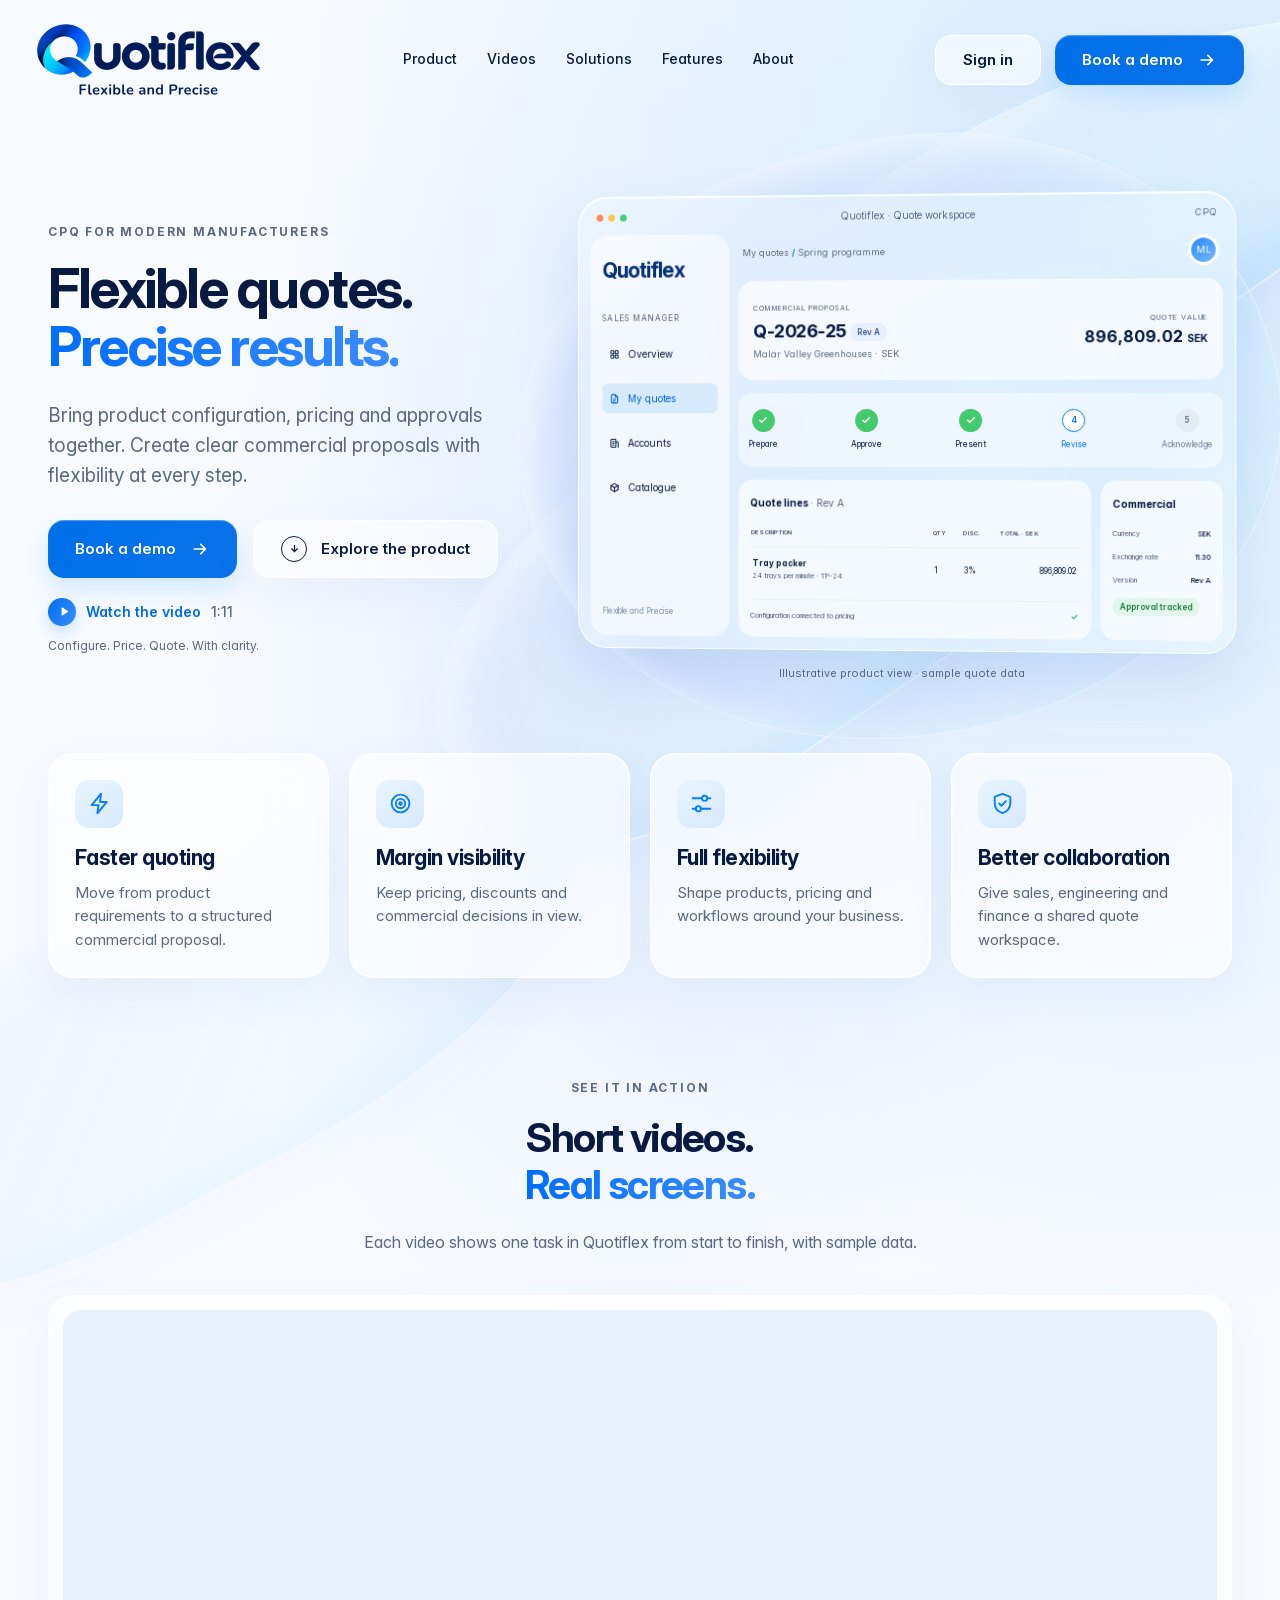
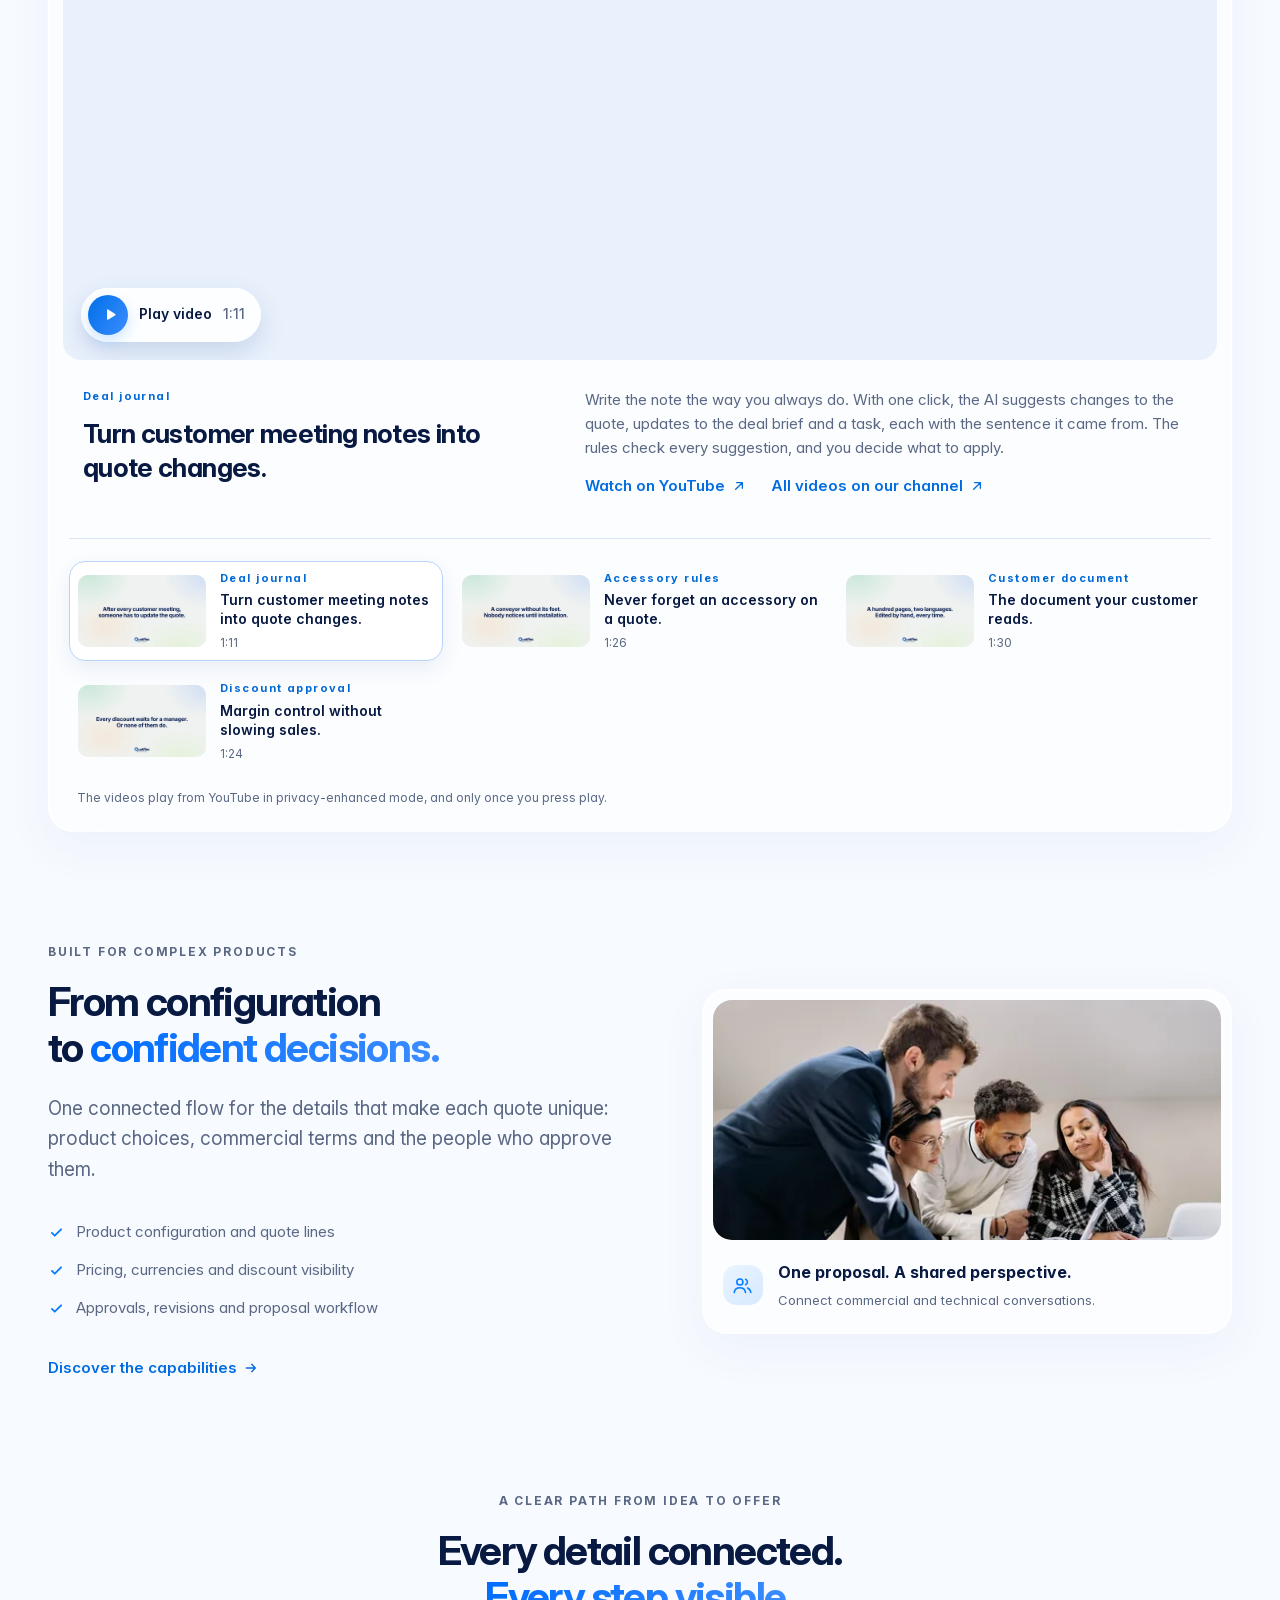
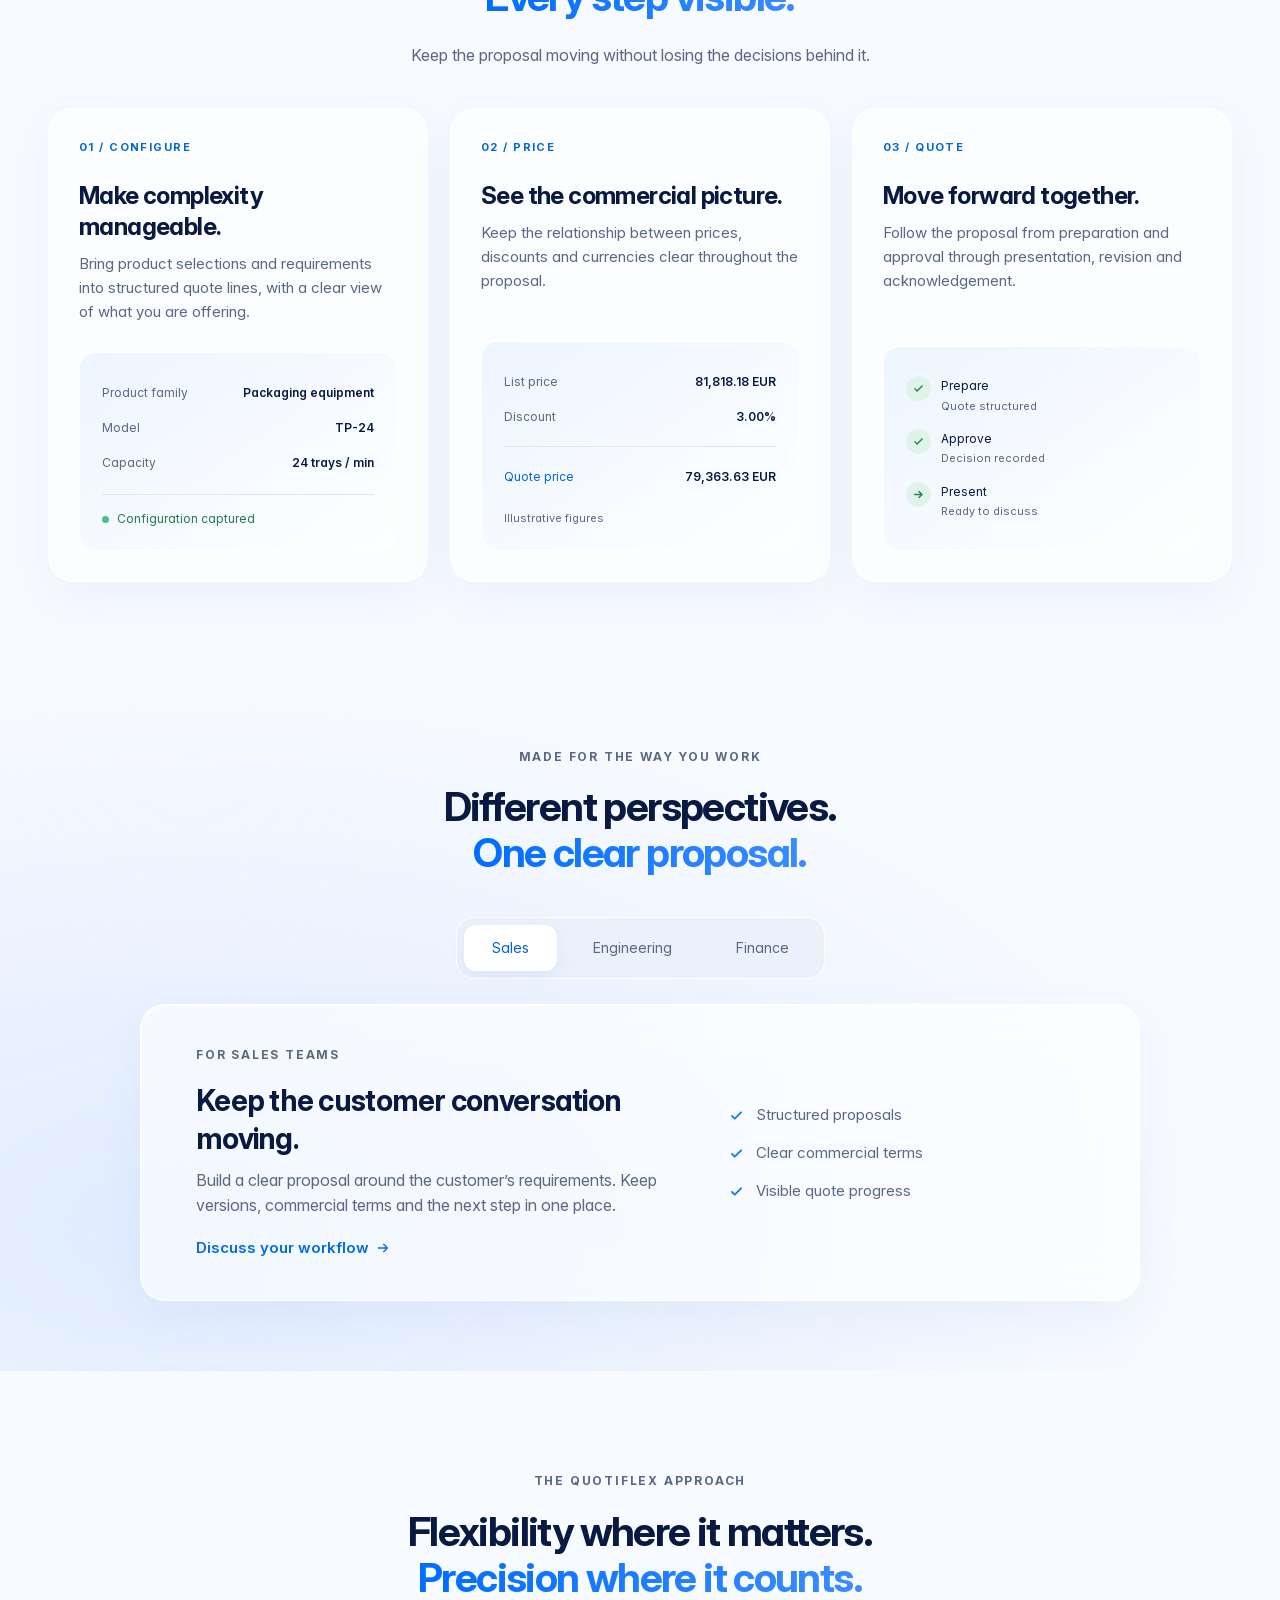
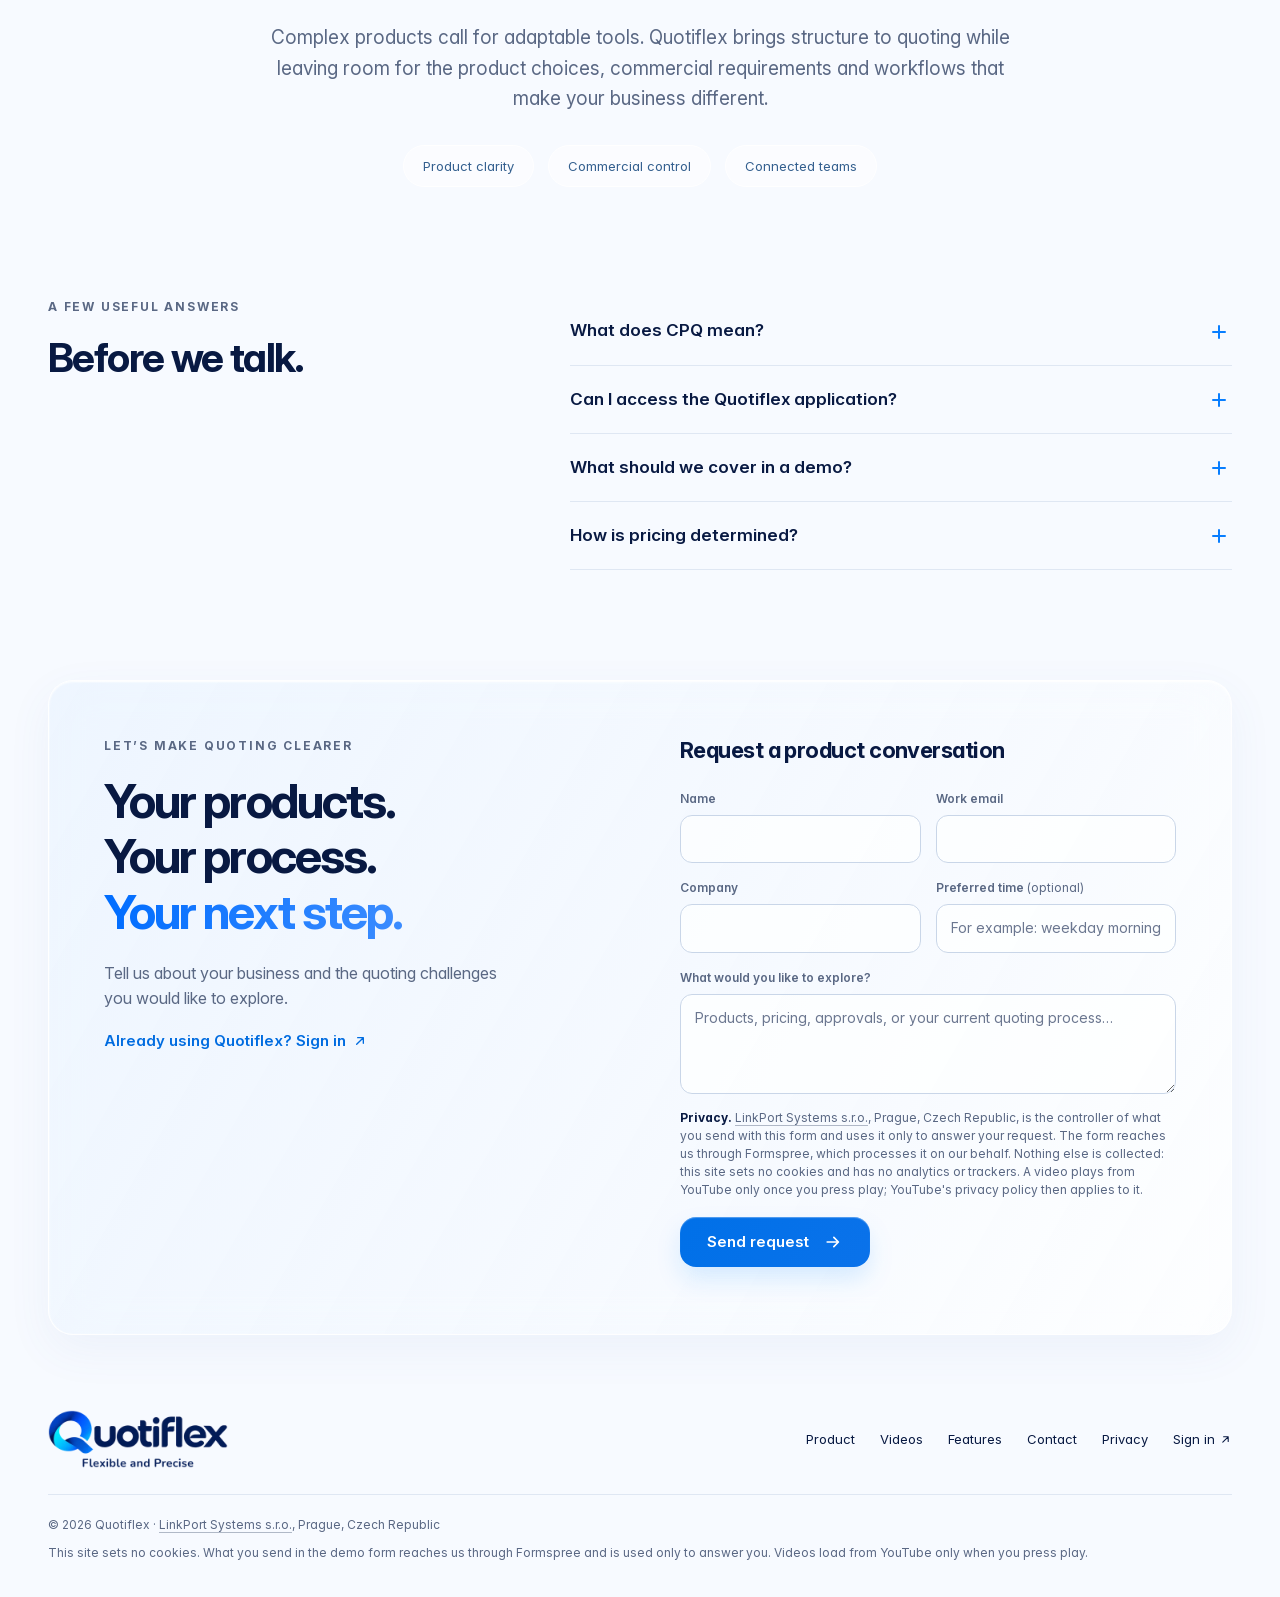
==== commit 22923c62: "Add video 4, discount approval (pZ0uJ2PU5Hw); video links land on the player Video 4 shows a discoun" ====
--- a/site/index.html
+++ b/site/index.html
@@ -23,8 +23,8 @@
 <link rel="icon" href="favicon.ico" sizes="32x32">
 <link rel="apple-touch-icon" href="img/apple-touch-icon.png">
 <link rel="preload" href="fonts/InterVariable-latin.woff2" as="font" type="font/woff2" crossorigin>
-<link rel="stylesheet" href="styles.css?v=2de01820">
-<script src="script.js?v=528e5598"></script>
+<link rel="stylesheet" href="styles.css?v=4fbc3efc">
+<script src="script.js?v=e3e3e6b1"></script>
 <script type="application/ld+json">
 {"@context":"https://schema.org","@type":"VideoObject","name":"Turn Customer Meeting Notes into Quote Changes | Quotiflex Deal Journal","description":"Write the note the way you always do. With one click, the AI in Quotiflex suggests changes to the quote, updates to the deal brief and a task, each with the sentence it came from. The rules check every suggestion, and you decide what to apply.","thumbnailUrl":"https://quotiflex.com/img/video-1-1280.jpg","uploadDate":"2026-10-21","duration":"PT1M11S","embedUrl":"https://www.youtube.com/embed/badr2H-frKE","url":"https://www.youtube.com/watch?v=badr2H-frKE"}
 </script>
@@ -33,6 +33,9 @@
 </script>
 <script type="application/ld+json">
 {"@context":"https://schema.org","@type":"VideoObject","name":"Bilingual Quotation Documents, Nothing Typed Twice | Quotiflex Documents","description":"The quote opens as the document your customer will read: two languages side by side, every machine with its description, pictures and price. What you sent stays exactly as you sent it. To change a text, click it and type; the prices come from the quote, so nobody types a wrong number. For a customer in China, Chinese under the English.","thumbnailUrl":"https://quotiflex.com/img/video-3-1280.jpg","uploadDate":"2026-10-23","duration":"PT1M30S","embedUrl":"https://www.youtube.com/embed/1uBL4lEUWkI","url":"https://www.youtube.com/watch?v=1uBL4lEUWkI"}
+</script>
+<script type="application/ld+json">
+{"@context":"https://schema.org","@type":"VideoObject","name":"Discount Approvals with a Reason, Decided in Minutes | Quotiflex Approvals","description":"Below the price floor, the quote says why in plain words, and its main button asks for approval. You ask with a reason, and the quote waits, read-only, until someone decides. The approver sees the difference in money, not only in percent, and decides with a reason in one click. The sales manager is told at once.","thumbnailUrl":"https://quotiflex.com/img/video-4-1280.jpg","uploadDate":"2026-10-23","duration":"PT1M24S","embedUrl":"https://www.youtube.com/embed/pZ0uJ2PU5Hw","url":"https://www.youtube.com/watch?v=pZ0uJ2PU5Hw"}
 </script>
 </head>
 <body>
@@ -191,6 +194,10 @@
       <p>Each video shows one task in Quotiflex from start to finish, with sample data.</p>
     </div>
     <div class="video-library glass" data-video-library>
+      <span class="video-anchor" id="video-deal-journal"></span>
+      <span class="video-anchor" id="video-accessory-rules"></span>
+      <span class="video-anchor" id="video-customer-document"></span>
+      <span class="video-anchor" id="video-discount-approval"></span>
       <a class="video-poster" href="https://www.youtube.com/watch?v=badr2H-frKE" data-youtube="badr2H-frKE" aria-label="Play the video: Turn customer meeting notes into quote changes, 1 minute 11 seconds">
         <picture>
           <source type="image/webp" srcset="img/video-1-640.webp 640w, img/video-1-1280.webp 1280w, img/video-1-1920.webp 1920w" sizes="(min-width: 1300px) 1180px, (min-width: 1151px) calc(100vw - 124px), (min-width: 541px) calc(100vw - 92px), calc(100vw - 56px)">
@@ -212,17 +219,21 @@
         </div>
       </div>
       <ol class="video-list" aria-label="All videos">
-        <li><a class="video-item" id="video-deal-journal" href="https://www.youtube.com/watch?v=badr2H-frKE" data-youtube="badr2H-frKE" data-poster="img/video-1" data-length="1:11" data-length-label="1 minute 11 seconds" data-desc="Write the note the way you always do. With one click, the AI suggests changes to the quote, updates to the deal brief and a task, each with the sentence it came from. The rules check every suggestion, and you decide what to apply." aria-current="true">
+        <li><a class="video-item" data-anchor="video-deal-journal" href="https://www.youtube.com/watch?v=badr2H-frKE" data-youtube="badr2H-frKE" data-poster="img/video-1" data-length="1:11" data-length-label="1 minute 11 seconds" data-desc="Write the note the way you always do. With one click, the AI suggests changes to the quote, updates to the deal brief and a task, each with the sentence it came from. The rules check every suggestion, and you decide what to apply." aria-current="true">
           <span class="video-thumb"><img src="img/video-1-640.webp" width="640" height="360" loading="lazy" decoding="async" alt=""></span>
           <span class="video-item-text"><span class="video-item-topic">Deal journal</span><span class="video-item-title">Turn customer meeting notes into quote changes.</span><span class="video-item-time">1:11</span></span>
         </a></li>
-        <li><a class="video-item" id="video-accessory-rules" href="https://www.youtube.com/watch?v=MtIPMK0WYl4" data-youtube="MtIPMK0WYl4" data-poster="img/video-2" data-length="1:26" data-length-label="1 minute 26 seconds" data-desc="Add a machine, and its usual accessories come with it. Every choice shows the price difference and the rule behind it. Take off something mandatory, and the quote shows it at once. To leave it out, you give a reason, and the reason stays with the quote under your name.">
+        <li><a class="video-item" data-anchor="video-accessory-rules" href="https://www.youtube.com/watch?v=MtIPMK0WYl4" data-youtube="MtIPMK0WYl4" data-poster="img/video-2" data-length="1:26" data-length-label="1 minute 26 seconds" data-desc="Add a machine, and its usual accessories come with it. Every choice shows the price difference and the rule behind it. Take off something mandatory, and the quote shows it at once. To leave it out, you give a reason, and the reason stays with the quote under your name.">
           <span class="video-thumb"><img src="img/video-2-640.webp" width="640" height="360" loading="lazy" decoding="async" alt=""></span>
           <span class="video-item-text"><span class="video-item-topic">Accessory rules</span><span class="video-item-title">Never forget an accessory on a quote.</span><span class="video-item-time">1:26</span></span>
         </a></li>
-        <li><a class="video-item" id="video-customer-document" href="https://www.youtube.com/watch?v=1uBL4lEUWkI" data-youtube="1uBL4lEUWkI" data-poster="img/video-3" data-length="1:30" data-length-label="1 minute 30 seconds" data-desc="The quote opens as the document your customer will read: two languages side by side, every machine with its description, pictures and price. What you sent stays exactly as you sent it. To change a text, click it and type; the prices come from the quote, so nobody types a wrong number. For a customer in China, Chinese under the English.">
+        <li><a class="video-item" data-anchor="video-customer-document" href="https://www.youtube.com/watch?v=1uBL4lEUWkI" data-youtube="1uBL4lEUWkI" data-poster="img/video-3" data-length="1:30" data-length-label="1 minute 30 seconds" data-desc="The quote opens as the document your customer will read: two languages side by side, every machine with its description, pictures and price. What you sent stays exactly as you sent it. To change a text, click it and type; the prices come from the quote, so nobody types a wrong number. For a customer in China, Chinese under the English.">
           <span class="video-thumb"><img src="img/video-3-640.webp" width="640" height="360" loading="lazy" decoding="async" alt=""></span>
           <span class="video-item-text"><span class="video-item-topic">Customer document</span><span class="video-item-title">The document your customer reads.</span><span class="video-item-time">1:30</span></span>
+        </a></li>
+        <li><a class="video-item" data-anchor="video-discount-approval" href="https://www.youtube.com/watch?v=pZ0uJ2PU5Hw" data-youtube="pZ0uJ2PU5Hw" data-poster="img/video-4" data-length="1:24" data-length-label="1 minute 24 seconds" data-desc="Below the price floor, the quote says why in plain words, and its main button asks for approval. You ask with a reason, and the quote waits, read-only, until someone decides. The approver sees the difference in money, not only in percent, and decides with a reason in one click. The sales manager is told at once.">
+          <span class="video-thumb"><img src="img/video-4-640.webp" width="640" height="360" loading="lazy" decoding="async" alt=""></span>
+          <span class="video-item-text"><span class="video-item-topic">Discount approval</span><span class="video-item-title">Margin control without slowing sales.</span><span class="video-item-time">1:24</span></span>
         </a></li>
       </ol>
       <p class="video-note">The videos play from YouTube in privacy-enhanced mode, and only once you press play.</p>
--- a/site/styles.css
+++ b/site/styles.css
@@ -502,7 +502,8 @@
 .play-dot .ico { width: 13px; height: 13px; margin-left: 2px; }
 .video-link-time { color: var(--muted); font-weight: 500; }
 .video-link + .fine { margin-top: 10px; }
-.video-library { max-width: 1208px; margin: 0 auto; padding: 14px 14px 24px; }
+.video-library { position: relative; max-width: 1208px; margin: 0 auto; padding: 14px 14px 24px; }
+.video-anchor { position: absolute; top: 0; left: 0; width: 1px; height: 1px; pointer-events: none; }
 .video-poster, .video-frame { position: relative; display: block; aspect-ratio: 16 / 9; border-radius: 18px; overflow: hidden; background: #e9f1fc; }
 .video-poster img { display: block; width: 100%; height: 100%; object-fit: cover; transition: transform .35s; }
 .video-poster:hover img { transform: scale(1.02); }
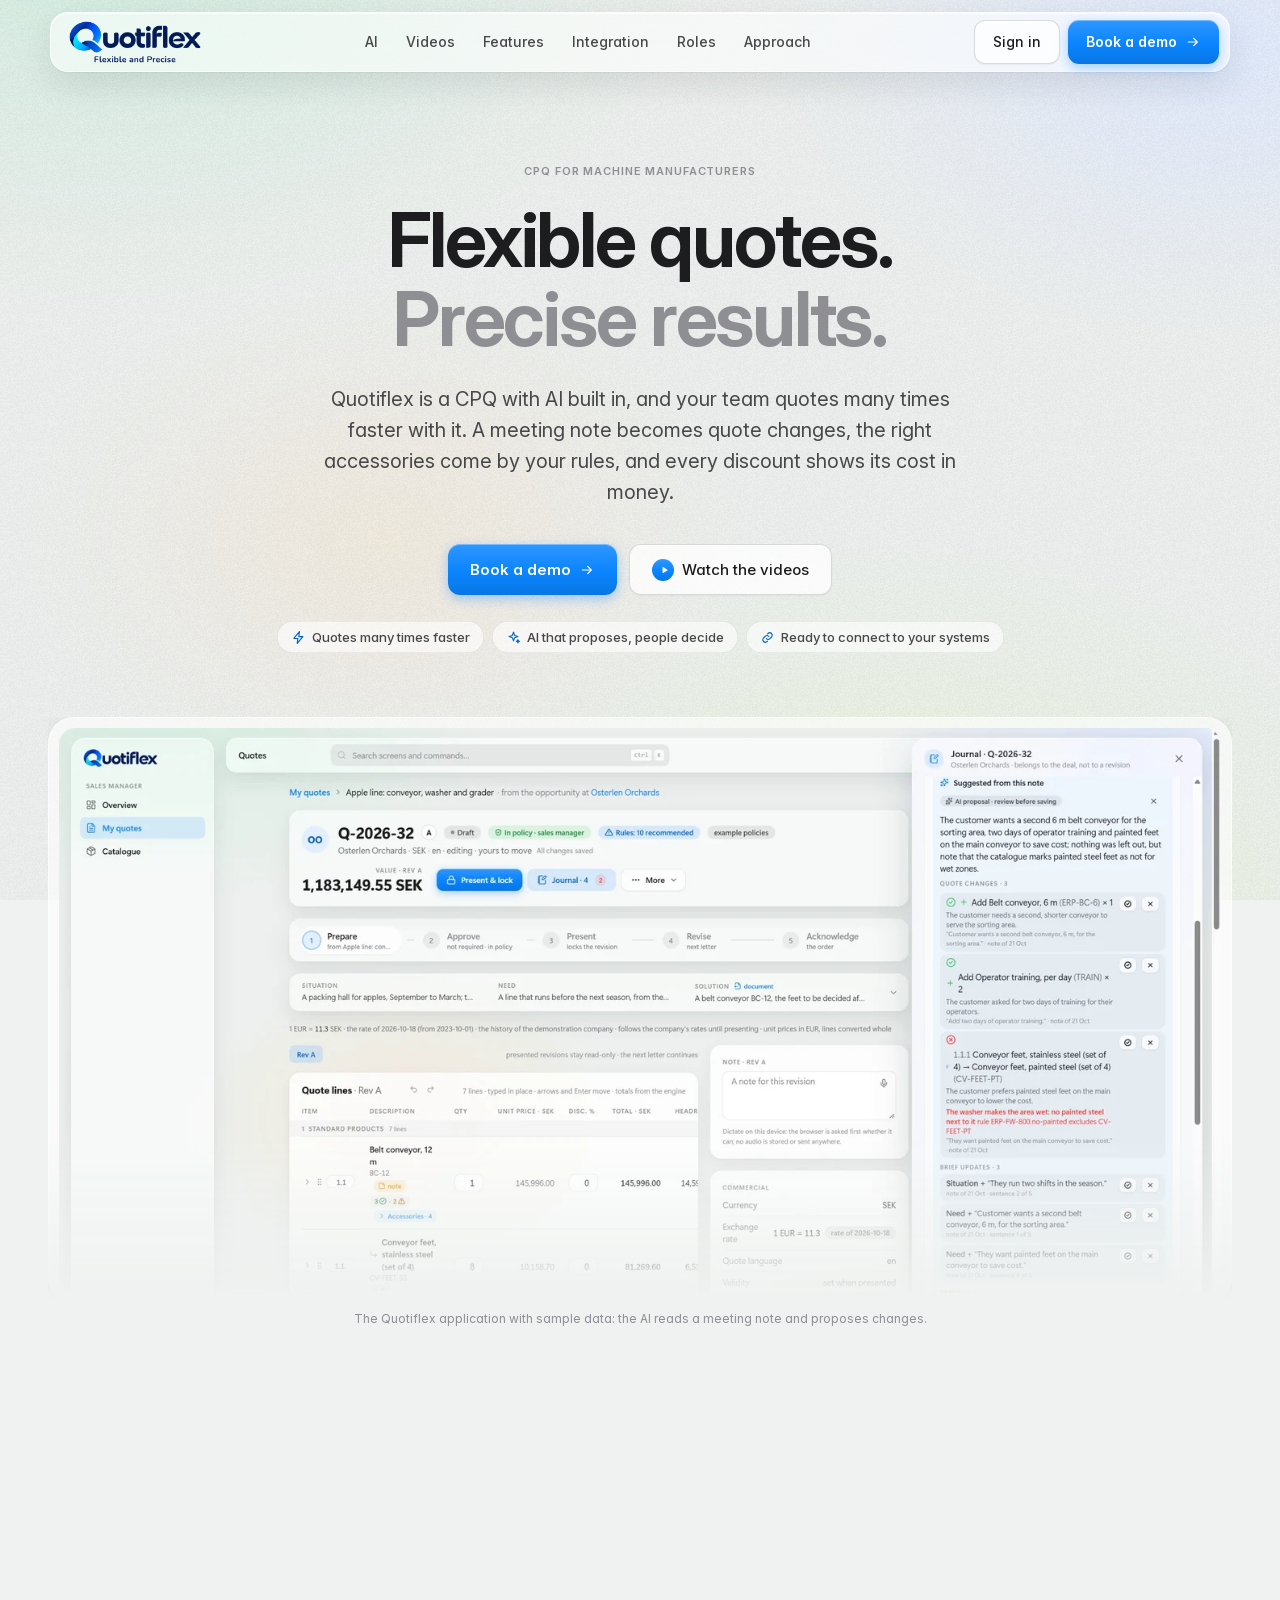
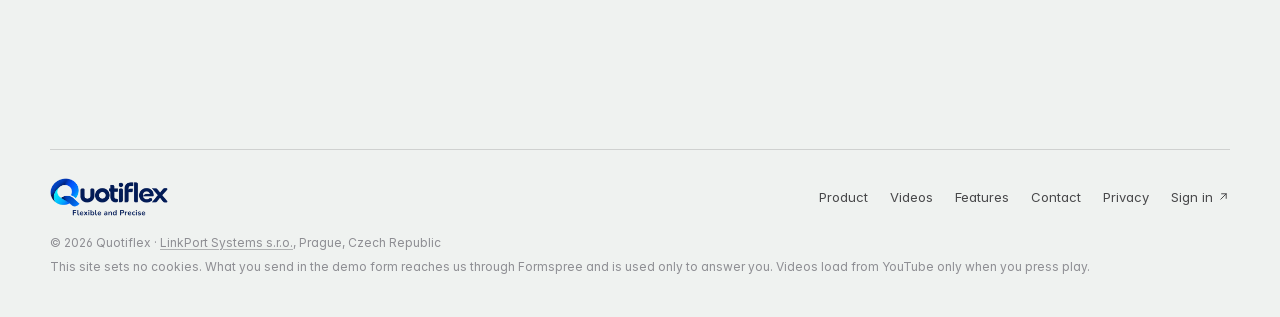
==== commit dec9eac3: "Website: the page in the design of the Quotiflex application goes live The preview the owner approve" ====
--- a/site/index.html
+++ b/site/index.html
@@ -5,14 +5,14 @@
 <meta name="viewport" content="width=device-width, initial-scale=1">
 <meta http-equiv="Content-Security-Policy" content="default-src 'none'; script-src 'self'; style-src 'self'; img-src 'self'; font-src 'self'; connect-src https://formspree.io; frame-src https://www.youtube-nocookie.com; base-uri 'none'; form-action 'none'">
 <meta name="referrer" content="strict-origin-when-cross-origin">
-<title>Quotiflex — Flexible and Precise</title>
-<meta name="description" content="Flexible product configuration, precise pricing and clear quote workflows for modern manufacturers.">
-<meta name="theme-color" content="#f0f6ff">
+<title>Quotiflex · CPQ with AI built in, for machine manufacturers</title>
+<meta name="description" content="CPQ with AI built in, for machine manufacturers. Quote many times faster: the AI does the typing, the rules add the right accessories, approvals show the cost in money, documents come in your customer's language, and Quotiflex is ready to connect to the systems you run.">
+<meta name="theme-color" content="#eff2f0">
 <link rel="canonical" href="https://quotiflex.com/">
 <meta property="og:type" content="website">
 <meta property="og:site_name" content="Quotiflex">
-<meta property="og:title" content="Quotiflex — Flexible quotes. Precise results.">
-<meta property="og:description" content="Flexible product configuration, precise pricing and clear quote workflows for modern manufacturers.">
+<meta property="og:title" content="Quotiflex · Flexible quotes. Precise results.">
+<meta property="og:description" content="CPQ with AI built in, for machine manufacturers. Quote many times faster: the AI does the typing, the rules add the right accessories, approvals show the cost in money, documents come in your customer's language, and Quotiflex is ready to connect to the systems you run.">
 <meta property="og:url" content="https://quotiflex.com/">
 <meta property="og:image" content="https://quotiflex.com/img/og-image.png">
 <meta property="og:image:width" content="1200">
@@ -22,9 +22,9 @@
 <link rel="icon" href="favicon.svg" type="image/svg+xml">
 <link rel="icon" href="favicon.ico" sizes="32x32">
 <link rel="apple-touch-icon" href="img/apple-touch-icon.png">
-<link rel="preload" href="fonts/InterVariable-latin.woff2" as="font" type="font/woff2" crossorigin>
-<link rel="stylesheet" href="styles.css?v=4fbc3efc">
-<script src="script.js?v=e3e3e6b1"></script>
+<link rel="stylesheet" href="styles.css?v=167e1775">
+<script src="script.js?v=51563463"></script>
+<script src="fx.js?v=7651b942"></script>
 <script type="application/ld+json">
 {"@context":"https://schema.org","@type":"VideoObject","name":"Turn Customer Meeting Notes into Quote Changes | Quotiflex Deal Journal","description":"Write the note the way you always do. With one click, the AI in Quotiflex suggests changes to the quote, updates to the deal brief and a task, each with the sentence it came from. The rules check every suggestion, and you decide what to apply.","thumbnailUrl":"https://quotiflex.com/img/video-1-1280.jpg","uploadDate":"2026-10-21","duration":"PT1M11S","embedUrl":"https://www.youtube.com/embed/badr2H-frKE","url":"https://www.youtube.com/watch?v=badr2H-frKE"}
 </script>
@@ -56,144 +56,150 @@
   <symbol id="i-doc" viewBox="0 0 24 24"><path d="M14 3H7a2 2 0 0 0-2 2v14a2 2 0 0 0 2 2h10a2 2 0 0 0 2-2V8l-5-5Z"/><path d="M14 3v5h5M9 13h6M9 17h4"/></symbol>
   <symbol id="i-building" viewBox="0 0 24 24"><rect x="4" y="3.5" width="11" height="17" rx="1.5"/><path d="M15 9.5h3.5a1.5 1.5 0 0 1 1.5 1.5v9.5M8 8h3M8 12h3M8 16h3"/></symbol>
   <symbol id="i-box" viewBox="0 0 24 24"><path d="m12 3 8 4.5v9L12 21l-8-4.5v-9L12 3Z"/><path d="m4 7.5 8 4.5 8-4.5M12 12v9"/></symbol>
+  <symbol id="i-plus" viewBox="0 0 24 24"><path d="M12 6v12M6 12h12"/></symbol>
+  <symbol id="i-sparkle" viewBox="0 0 24 24"><path d="M12 3.5l1.8 5.2 5.2 1.8-5.2 1.8L12 17.5l-1.8-5.2L5 10.5l5.2-1.8L12 3.5Z"/><path d="M19 15.5l.7 1.8 1.8.7-1.8.7-.7 1.8-.7-1.8-1.8-.7 1.8-.7.7-1.8Z"/></symbol>
+  <symbol id="i-note" viewBox="0 0 24 24"><path d="M5 4.5h10l4 4V19a.5.5 0 0 1-.5.5h-13A.5.5 0 0 1 5 19V4.5Z"/><path d="M8.5 10h7M8.5 13.5h7M8.5 17h4"/></symbol>
+  <symbol id="i-list" viewBox="0 0 24 24"><path d="M9 6.5h11M9 12h11M9 17.5h11"/><circle cx="4.5" cy="6.5" r="1" class="solid"/><circle cx="4.5" cy="12" r="1" class="solid"/><circle cx="4.5" cy="17.5" r="1" class="solid"/></symbol>
+  <symbol id="i-rule" viewBox="0 0 24 24"><path d="M4 7h7M4 12h10M4 17h6"/><path d="m15 15 2 2 4-4.5"/></symbol>
+  <symbol id="i-search" viewBox="0 0 24 24"><circle cx="11" cy="11" r="6.5"/><path d="m16 16 4 4"/></symbol>
+  <symbol id="i-globe" viewBox="0 0 24 24"><circle cx="12" cy="12" r="8.5"/><path d="M3.5 12h17M12 3.5c2.5 2.6 3.6 5.4 3.6 8.5S14.5 17.9 12 20.5C9.5 17.9 8.4 15.1 8.4 12S9.5 6.1 12 3.5Z"/></symbol>
+  <symbol id="i-pen" viewBox="0 0 24 24"><path d="M4.5 19.5l1-4L15.8 5.2a2 2 0 0 1 2.9 0l.1.1a2 2 0 0 1 0 2.9L8.5 18.5l-4 1Z"/><path d="m13.5 7.5 3 3"/></symbol>
+  <symbol id="i-eye" viewBox="0 0 24 24"><path d="M2.8 12S6 5.5 12 5.5 21.2 12 21.2 12 18 18.5 12 18.5 2.8 12 2.8 12Z"/><circle cx="12" cy="12" r="2.8"/></symbol>
+  <symbol id="i-bolt" viewBox="0 0 24 24"><path d="M13.2 3 5.5 13.2h5.8L10.8 21l7.7-10.2h-5.8L13.2 3Z"/></symbol>
+  <symbol id="i-link" viewBox="0 0 24 24"><path d="M10.2 13.8a4 4 0 0 0 5.6 0l3-3a4 4 0 0 0-5.6-5.6l-1.1 1.1"/><path d="M13.8 10.2a4 4 0 0 0-5.6 0l-3 3a4 4 0 0 0 5.6 5.6l1.1-1.1"/></symbol>
+  <symbol id="i-db" viewBox="0 0 24 24"><ellipse cx="12" cy="6" rx="7" ry="2.5"/><path d="M5 6v12c0 1.4 3.1 2.5 7 2.5s7-1.1 7-2.5V6"/><path d="M5 12c0 1.4 3.1 2.5 7 2.5s7-1.1 7-2.5"/></symbol>
+  <symbol id="i-cube" viewBox="0 0 24 24"><path d="M12 3 4.5 7.2v9.6L12 21l7.5-4.2V7.2L12 3Z"/><path d="M4.5 7.2 12 11.4l7.5-4.2M12 11.4V21"/></symbol>
+  <symbol id="i-swap" viewBox="0 0 24 24"><path d="M7 7.5h12M15.5 4 19 7.5 15.5 11"/><path d="M17 16.5H5M8.5 13 5 16.5 8.5 20"/></symbol>
+  <symbol id="i-key" viewBox="0 0 24 24"><circle cx="8" cy="15.5" r="4"/><path d="m10.9 12.6 8.1-8.1M16 7.5l2.2 2.2M13.6 9.9l1.8 1.8"/></symbol>
 </svg>
 
 <a class="skip" href="#main">Skip to content</a>
-<div class="aurora" aria-hidden="true"><i></i><i></i><i></i></div>
-
-<header class="header">
-  <a class="brand" href="#main" aria-label="Quotiflex, to the top of the page">
-    <picture>
-      <source type="image/webp" srcset="img/logo-450.webp 450w, img/logo-760.webp 760w" sizes="225px">
-      <img src="img/logo-450.png" width="225" height="73" alt="Quotiflex — Flexible and Precise">
-    </picture>
-  </a>
-  <button class="menu-toggle" type="button" aria-expanded="false" aria-controls="navigation">
-    <svg class="ico" aria-hidden="true"><use href="#i-menu"/></svg><span class="visually-hidden">Open menu</span>
-  </button>
-  <nav id="navigation" aria-label="Main navigation">
-    <a href="#product">Product</a>
-    <a href="#videos">Videos</a>
-    <a href="#solutions">Solutions</a>
-    <a href="#features">Features</a>
-    <a href="#about">About</a>
-  </nav>
-  <div class="header-actions">
-    <a class="button ghost" href="https://app.quotiflex.com/">Sign in</a>
-    <a class="button" href="#contact">Book a demo <svg class="ico" aria-hidden="true"><use href="#i-arrow"/></svg></a>
+<div class="wallpaper" aria-hidden="true"></div>
+
+<header class="topbar wrap">
+  <div class="topbar-inner glass">
+    <a class="brand" href="#main" aria-label="Quotiflex, to the top of the page">
+      <picture>
+        <source type="image/webp" srcset="img/logo-450.webp 450w, img/logo-760.webp 760w" sizes="132px">
+        <img src="img/logo-450.png" width="225" height="73" alt="Quotiflex, Flexible and Precise">
+      </picture>
+    </a>
+    <nav id="navigation" aria-label="Main navigation">
+      <a href="#ai">AI</a>
+      <a href="#videos">Videos</a>
+      <a href="#features">Features</a>
+      <a href="#integration">Integration</a>
+      <a href="#solutions">Roles</a>
+      <a href="#about">Approach</a>
+    </nav>
+    <div class="topbar-actions">
+      <a class="btn btn-secondary" href="https://app.quotiflex.com/">Sign in</a>
+      <a class="btn btn-primary" href="#contact">Book a demo <svg class="ico" aria-hidden="true"><use href="#i-arrow"/></svg></a>
+    </div>
+    <button class="menu-toggle" type="button" aria-expanded="false" aria-controls="navigation">
+      <svg class="ico" aria-hidden="true"><use href="#i-menu"/></svg><span class="visually-hidden">Open menu</span>
+    </button>
   </div>
 </header>
 
 <main id="main">
-  <section class="hero wrap" aria-labelledby="hero-title">
-    <div class="hero-copy">
-      <p class="eyebrow">CPQ for modern manufacturers</p>
-      <h1 id="hero-title">Flexible quotes.<br><span class="gradient">Precise results.</span></h1>
-      <p class="lead">Bring product configuration, pricing and approvals together. Create clear commercial proposals with flexibility at every step.</p>
-      <div class="actions">
-        <a class="button" href="#contact">Book a demo <svg class="ico" aria-hidden="true"><use href="#i-arrow"/></svg></a>
-        <a class="button glass-button" href="#product"><span class="ring" aria-hidden="true"><svg class="ico"><use href="#i-arrow-down"/></svg></span> Explore the product</a>
-      </div>
-      <a class="video-link" href="#videos"><span class="play-dot" aria-hidden="true"><svg class="ico"><use href="#i-play"/></svg></span> Watch the video <span class="video-link-time">1:11</span></a>
-      <p class="fine">Configure. Price. Quote. With clarity.</p>
-    </div>
-    <div class="product-stage">
-      <div class="orbit" aria-hidden="true"></div>
-      <div class="app-window glass" role="img" aria-label="Illustrative Quotiflex quote screen with sample data: quote Q-2026-25 for Malar Valley Greenhouses, 896,809.02 SEK, revision A, with the steps Prepare, Approve and Present done and Revise in progress.">
-        <div class="window-top" aria-hidden="true">
-          <span class="dots"><i></i><i></i><i></i></span>
-          <span>Quotiflex · Quote workspace</span>
-          <span class="mini-pill">CPQ</span>
-        </div>
-        <div class="app-body" aria-hidden="true">
-          <div class="sidebar">
-            <strong>Quotiflex</strong>
-            <small>SALES MANAGER</small>
-            <span><svg class="ico"><use href="#i-grid"/></svg>Overview</span>
-            <span class="selected"><svg class="ico"><use href="#i-doc"/></svg>My quotes</span>
-            <span><svg class="ico"><use href="#i-building"/></svg>Accounts</span>
-            <span><svg class="ico"><use href="#i-box"/></svg>Catalogue</span>
-            <div class="sidebar-bottom">Flexible and Precise</div>
-          </div>
-          <div class="workspace">
-            <div class="app-toolbar">
-              <span>My quotes <b> / </b> Spring programme</span>
-              <span class="avatar">ML</span>
-            </div>
-            <div class="quote-card">
-              <div>
-                <span class="tiny">COMMERCIAL PROPOSAL</span>
-                <span class="quote-number">Q-2026-25 <span class="badge">Rev A</span></span>
-                <p>Malar Valley Greenhouses · SEK</p>
-              </div>
-              <div class="quote-value">
-                <span class="tiny">QUOTE VALUE</span>
-                <strong>896,809.02 <small>SEK</small></strong>
-              </div>
-            </div>
-            <div class="workflow">
-              <span class="done"><b><svg class="ico"><use href="#i-check"/></svg></b>Prepare</span>
-              <span class="done"><b><svg class="ico"><use href="#i-check"/></svg></b>Approve</span>
-              <span class="done"><b><svg class="ico"><use href="#i-check"/></svg></b>Present</span>
-              <span class="active"><b>4</b>Revise</span>
-              <span><b>5</b>Acknowledge</span>
-            </div>
-            <div class="quote-grid">
-              <div class="lines">
-                <span class="panel-title">Quote lines <span>· Rev A</span></span>
-                <div class="table-scroll">
-                  <table>
-                    <thead><tr><th>DESCRIPTION</th><th>QTY</th><th>DISC.</th><th>TOTAL · SEK</th></tr></thead>
-                    <tbody><tr><td><strong>Tray packer</strong><small>24 trays per minute · TP-24</small></td><td>1</td><td>3%</td><td>896,809.02</td></tr></tbody>
-                  </table>
-                </div>
-                <div class="line-summary"><span>Configuration connected to pricing</span><b><svg class="ico"><use href="#i-check"/></svg></b></div>
-              </div>
-              <div class="commercial">
-                <span class="panel-title">Commercial</span>
-                <p>Currency <b>SEK</b></p>
-                <p>Exchange rate <b>11.30</b></p>
-                <p>Version <b>Rev A</b></p>
-                <span class="badge green">Approval tracked</span>
-              </div>
-            </div>
-          </div>
-        </div>
-      </div>
-      <p class="illustration-note">Illustrative product view · sample quote data</p>
-    </div>
-  </section>
-
-  <section class="benefits wrap" aria-label="Benefits">
-    <article class="glass">
-      <span class="icon" aria-hidden="true"><svg class="ico"><use href="#i-bolt"/></svg></span>
-      <h2>Faster quoting</h2>
-      <p>Move from product requirements to a structured commercial proposal.</p>
+  <section class="hero" aria-labelledby="hero-title">
+    <div class="wrap">
+      <p class="kicker reveal">CPQ for machine manufacturers</p>
+      <h1 id="hero-title" class="display reveal">Flexible quotes.<br><span class="soft">Precise results.</span></h1>
+      <p class="lead reveal">Quotiflex is a CPQ with AI built in, and your team quotes many times faster with it. A meeting note becomes quote changes, the right accessories come by your rules, and every discount shows its cost in money.</p>
+      <div class="actions reveal">
+        <a class="btn btn-primary btn-lg" href="#contact">Book a demo <svg class="ico" aria-hidden="true"><use href="#i-arrow"/></svg></a>
+        <a class="btn btn-secondary btn-lg" href="#videos"><span class="play-dot" aria-hidden="true"><svg class="ico"><use href="#i-play"/></svg></span> Watch the videos</a>
+      </div>
+      <ul class="proof reveal" aria-label="In short">
+        <li class="chip"><svg class="ico"><use href="#i-bolt"/></svg> Quotes many times faster</li>
+        <li class="chip"><svg class="ico"><use href="#i-sparkle"/></svg> AI that proposes, people decide</li>
+        <li class="chip"><svg class="ico"><use href="#i-link"/></svg> Ready to connect to your systems</li>
+      </ul>
+    </div>
+    <figure class="shot reveal">
+      <div class="shot-frame glass"><img src="img/screen-quote-journal-2880.webp?v=68a29ade" srcset="img/screen-quote-journal-1440.webp?v=76f2936c 1440w, img/screen-quote-journal-2160.webp?v=6edbfb6b 2160w, img/screen-quote-journal-2880.webp?v=68a29ade 2880w" sizes="(min-width: 1336px) 1220px, calc(100vw - 60px)" width="2880" height="1400" decoding="async" alt="The Quotiflex quote screen with sample data: quote Q-2026-32 for Osterlen Orchards, 1,183,149.55 SEK, its quote lines and steps, and the deal journal on the right, where the AI suggests quote changes, brief updates and a task from a meeting note, each with the sentence it came from."></div>
+    </figure>
+    <p class="shot-note wrap">The Quotiflex application with sample data: the AI reads a meeting note and proposes changes.</p>
+  </section>
+
+  <section class="benefits wrap" aria-label="Why Quotiflex">
+    <article class="benefit glass-solid reveal">
+      <span class="icon" aria-hidden="true"><svg class="ico"><use href="#i-eye"/></svg></span>
+      <h2 class="card-title">Intuitive from the first day</h2>
+      <p>A menu built around the work: three screens for a sales manager. Add a machine by its name, undo a slip with Ctrl+Z, edit the document where you read it.</p>
     </article>
-    <article class="glass">
-      <span class="icon" aria-hidden="true"><svg class="ico"><use href="#i-target"/></svg></span>
-      <h2>Margin visibility</h2>
-      <p>Keep pricing, discounts and commercial decisions in view.</p>
+    <article class="benefit glass-solid reveal">
+      <span class="icon" aria-hidden="true"><svg class="ico"><use href="#i-sparkle"/></svg></span>
+      <h2 class="card-title">AI that does the typing</h2>
+      <p>A note becomes quote changes, a sentence becomes a rule, a description becomes a line of machines. Hours of typing become minutes, and you accept every item.</p>
     </article>
-    <article class="glass">
+    <article class="benefit glass-solid reveal">
       <span class="icon" aria-hidden="true"><svg class="ico"><use href="#i-sliders"/></svg></span>
-      <h2>Full flexibility</h2>
-      <p>Shape products, pricing and workflows around your business.</p>
+      <h2 class="card-title">Flexible without a developer</h2>
+      <p>Rules, approval levels, templates, units and number formats are settings. What differs between companies is set, not programmed.</p>
     </article>
-    <article class="glass">
+    <article class="benefit glass-solid reveal">
       <span class="icon" aria-hidden="true"><svg class="ico"><use href="#i-shield"/></svg></span>
-      <h2>Better collaboration</h2>
-      <p>Give sales, engineering and finance a shared quote workspace.</p>
+      <h2 class="card-title">Control without slowing down</h2>
+      <p>Rules check every line and never block. A discount below the floor says why, and the approver sees its cost in money.</p>
     </article>
   </section>
 
+  <section id="ai" class="wrap section" aria-labelledby="ai-title">
+    <div class="section-heading reveal">
+      <p class="kicker">AI built in</p>
+      <h2 id="ai-title" class="title">Many times faster.<br><span class="soft">AI types. You decide.</span></h2>
+      <p class="lead">In most companies a meeting note is read once and typed three times: into the quote, into the deal brief, into the to-do list. In Quotiflex the AI does that part in seconds, inside the screens where the work happens. Your rules check every proposal, and a person decides.</p>
+    </div>
+    <div class="ai-panel glass-solid reveal">
+      <div class="ai-grid">
+        <article class="ai-item reveal">
+          <span class="icon" aria-hidden="true"><svg class="ico"><use href="#i-note"/></svg></span>
+          <h3>Meeting notes become quote changes</h3>
+          <p>Paste a note or pick one from the deal journal. In seconds the AI proposes the line changes, the brief and the tasks, each with the sentence it came from.</p>
+        </article>
+        <article class="ai-item reveal">
+          <span class="icon" aria-hidden="true"><svg class="ico"><use href="#i-list"/></svg></span>
+          <h3>A line of machines from a description</h3>
+          <p>"An apple washing and grading line, 20,000 an hour" becomes machines with quantities and a reason for each: a first configuration in minutes, not hours. The rules complete and check it.</p>
+        </article>
+        <article class="ai-item reveal">
+          <span class="icon" aria-hidden="true"><svg class="ico"><use href="#i-rule"/></svg></span>
+          <h3>A rule from one sentence</h3>
+          <p>A product manager describes a rule in plain words. The AI fills in the fields, the rule is tried on a real quote, and a person saves it.</p>
+        </article>
+        <article class="ai-item reveal">
+          <span class="icon" aria-hidden="true"><svg class="ico"><use href="#i-search"/></svg></span>
+          <h3>A second look before you present</h3>
+          <p>The review points at what is unusual: a discount far from its product family, or no installation line where similar quotes had one.</p>
+        </article>
+        <article class="ai-item reveal">
+          <span class="icon" aria-hidden="true"><svg class="ico"><use href="#i-globe"/></svg></span>
+          <h3>Translation with your own terms</h3>
+          <p>Days of translation become a review: documents in Danish or Chinese with your glossary kept, machine names first. Legal texts are used only in their approved wording.</p>
+        </article>
+        <article class="ai-item reveal">
+          <span class="icon" aria-hidden="true"><svg class="ico"><use href="#i-pen"/></svg></span>
+          <h3>Product texts from ERP data</h3>
+          <p>A first draft of a sales description from the short ERP text and the technical data, in the style of your own descriptions.</p>
+        </article>
+      </div>
+      <div class="ai-control">
+        <span class="pill pill-ready"><svg class="ico"><use href="#i-sparkle"/></svg> AI proposal · review before saving</span>
+        <p>Every AI result arrives marked as a proposal, with the sentence or the data it came from. Your rules check it, and nothing is saved until a person accepts it. Administrators decide what is switched on, set the budget and see the cost of every call.</p>
+      </div>
+    </div>
+  </section>
+
   <section id="videos" class="wrap section videos" aria-labelledby="videos-title">
-    <div class="section-heading">
-      <p class="eyebrow">See it in action</p>
-      <h2 id="videos-title">Short videos.<br><span class="gradient">Real screens.</span></h2>
-      <p>Each video shows one task in Quotiflex from start to finish, with sample data.</p>
-    </div>
-    <div class="video-library glass" data-video-library>
+    <div class="section-heading reveal">
+      <p class="kicker">See it in action</p>
+      <h2 id="videos-title" class="title">Short videos.<br><span class="soft">Real screens.</span></h2>
+      <p class="lead">Each video shows one task in Quotiflex from start to finish, with sample data.</p>
+    </div>
+    <div class="video-library glass-solid reveal" data-video-library>
       <span class="video-anchor" id="video-deal-journal"></span>
       <span class="video-anchor" id="video-accessory-rules"></span>
       <span class="video-anchor" id="video-customer-document"></span>
@@ -207,7 +213,7 @@
       </a>
       <div class="video-caption">
         <div>
-          <span class="feature-number" data-video-topic>Deal journal</span>
+          <span class="kicker" data-video-topic>Deal journal</span>
           <h3 data-video-title>Turn customer meeting notes into quote changes.</h3>
         </div>
         <div>
@@ -241,144 +247,196 @@
   </section>
 
   <section id="product" class="split wrap section" aria-labelledby="product-title">
-    <div>
-      <p class="eyebrow">Built for complex products</p>
-      <h2 id="product-title">From configuration<br>to <span class="gradient">confident decisions.</span></h2>
-      <p class="lead">One connected flow for the details that make each quote unique: product choices, commercial terms and the people who approve them.</p>
+    <div class="reveal">
+      <p class="kicker">Built for machine builders</p>
+      <h2 id="product-title" class="title">From the first call<br><span class="soft">to the signed order.</span></h2>
+      <p class="lead">One place for the whole deal: what the customer said, the machines and their accessories, the price and its margin, the approval and its reason, and the document the customer reads.</p>
       <ul class="check-list">
-        <li><svg class="ico" aria-hidden="true"><use href="#i-check"/></svg>Product configuration and quote lines</li>
-        <li><svg class="ico" aria-hidden="true"><use href="#i-check"/></svg>Pricing, currencies and discount visibility</li>
-        <li><svg class="ico" aria-hidden="true"><use href="#i-check"/></svg>Approvals, revisions and proposal workflow</li>
+        <li><svg class="ico" aria-hidden="true"><use href="#i-check"/></svg>A deal journal for calls, site visits, sketches and tasks</li>
+        <li><svg class="ico" aria-hidden="true"><use href="#i-check"/></svg>Lines and sections for whole plants, with a subtotal per line</li>
+        <li><svg class="ico" aria-hidden="true"><use href="#i-check"/></svg>Every presented revision kept exactly as the customer saw it</li>
       </ul>
-      <a class="text-link" href="#features">Discover the capabilities <svg class="ico" aria-hidden="true"><use href="#i-arrow"/></svg></a>
-    </div>
-    <div class="collaboration glass">
+      <a class="text-link" href="#features">See the details <svg class="ico" aria-hidden="true"><use href="#i-arrow"/></svg></a>
+    </div>
+    <div class="collaboration glass reveal">
       <picture>
-        <source type="image/webp" srcset="img/team-600.webp 600w, img/team-800.webp 800w, img/team-1200.webp 1200w" sizes="(min-width: 1150px) 585px, (min-width: 850px) 45vw, calc(100vw - 56px)">
-        <img class="team-photo" src="img/team-1200.jpg" width="1200" height="490" loading="lazy" decoding="async" alt="Four colleagues in a bright office lean over a laptop and review a proposal together.">
+        <source type="image/webp" srcset="img/team-meeting-600.webp?v=4925f9f3 600w, img/team-meeting-800.webp?v=7ea18358 800w, img/team-meeting-1200.webp?v=61254d4f 1200w" sizes="(min-width: 1081px) 560px, calc(100vw - 84px)">
+        <img src="img/team-meeting-1200.jpg?v=4c3c1322" width="1200" height="687" loading="lazy" decoding="async" alt="Four colleagues from sales and engineering, two women and two men, review a quote together at a laptop.">
       </picture>
       <div class="team-caption">
-        <span class="icon small" aria-hidden="true"><svg class="ico"><use href="#i-users"/></svg></span>
+        <span class="icon" aria-hidden="true"><svg class="ico"><use href="#i-users"/></svg></span>
         <div>
-          <strong>One proposal. A shared perspective.</strong>
-          <p>Connect commercial and technical conversations.</p>
+          <strong>One quote. Sales, engineering and finance on the same page.</strong>
+          <p>Each role sees what it needs, and every decision keeps its reason.</p>
         </div>
       </div>
     </div>
   </section>
 
   <section id="features" class="wrap section" aria-labelledby="features-title">
-    <div class="section-heading">
-      <p class="eyebrow">A clear path from idea to offer</p>
-      <h2 id="features-title">Every detail connected.<br><span class="gradient">Every step visible.</span></h2>
-      <p>Keep the proposal moving without losing the decisions behind it.</p>
-    </div>
-    <div class="feature-grid">
-      <article class="glass feature">
-        <span class="feature-number">01 / CONFIGURE</span>
-        <h3>Make complexity manageable.</h3>
-        <p>Bring product selections and requirements into structured quote lines, with a clear view of what you are offering.</p>
-        <div class="configuration-visual">
-          <span>Product family <b>Packaging equipment</b></span>
-          <span>Model <b>TP-24</b></span>
-          <span>Capacity <b>24 trays / min</b></span>
-          <div><i aria-hidden="true"></i> Configuration captured</div>
-        </div>
+    <div class="section-heading reveal">
+      <p class="kicker">In the application</p>
+      <h2 id="features-title" class="title">Every detail connected.<br><span class="soft">Every step visible.</span></h2>
+      <p class="lead">Three moments of a quote, as they look in Quotiflex.</p>
+    </div>
+    <div class="feature-rows">
+      <article class="feature-row glass-solid reveal">
+        <div class="feature-text">
+          <span class="kicker">01 · Configure</span>
+          <h3>The right accessories, every time.</h3>
+          <p>Add a conveyor and its feet and guide rails come with it. Every choice shows the price difference and the rule behind it. Leave out something mandatory and the quote shows it at once. It does not block you: you give a reason, and the reason stays with the quote.</p>
+        </div>
+        <figure class="feature-shot"><img src="img/screen-accessories-1410.webp?v=4a34f3b3" srcset="img/screen-accessories-760.webp?v=7d2bed98 760w, img/screen-accessories-1410.webp?v=4a34f3b3 1410w" sizes="(min-width: 1081px) 680px, calc(100vw - 100px)" width="1410" height="568" loading="lazy" decoding="async" alt="A belt conveyor on a quote with its accessories: an optional dust cover, and conveyor feet in painted or stainless steel, with the price difference and the rule behind the choice."></figure>
       </article>
-      <article class="glass feature">
-        <span class="feature-number">02 / PRICE</span>
-        <h3>See the commercial picture.</h3>
-        <p>Keep the relationship between prices, discounts and currencies clear throughout the proposal.</p>
-        <div class="price-visual">
-          <span>List price <b>81,818.18 EUR</b></span>
-          <span>Discount <b>3.00%</b></span>
-          <hr>
-          <span class="total">Quote price <b>79,363.63 EUR</b></span>
-          <small>Illustrative figures</small>
-        </div>
+      <article class="feature-row glass-solid reveal">
+        <div class="feature-text">
+          <span class="kicker">02 · Price</span>
+          <h3>Discounts with a reason. Decisions in minutes.</h3>
+          <p>Below the price floor the quote says why, in plain words, and its main button asks for approval. The approver sees the difference in money, not only in percent, and decides in one click, with a reason. The sales manager is told at once.</p>
+        </div>
+        <figure class="feature-shot"><img src="img/screen-approval-1400.webp?v=66913e06" srcset="img/screen-approval-760.webp?v=6a17b336 760w, img/screen-approval-1400.webp?v=66913e06 1400w" sizes="(min-width: 1081px) 680px, calc(100vw - 100px)" width="1400" height="580" loading="lazy" decoding="async" alt="An approval request: the line and the project margin below the floor of the policy, and the difference in money, 43,798.80 SEK and 43,834.17 SEK, with the amounts in euros."></figure>
       </article>
-      <article class="glass feature">
-        <span class="feature-number">03 / QUOTE</span>
-        <h3>Move forward together.</h3>
-        <p>Follow the proposal from preparation and approval through presentation, revision and acknowledgement.</p>
-        <div class="approval-visual">
-          <span><b aria-hidden="true"><svg class="ico"><use href="#i-check"/></svg></b> Prepare <small>Quote structured</small></span>
-          <span><b aria-hidden="true"><svg class="ico"><use href="#i-check"/></svg></b> Approve <small>Decision recorded</small></span>
-          <span><b aria-hidden="true"><svg class="ico"><use href="#i-arrow"/></svg></b> Present <small>Ready to discuss</small></span>
-        </div>
+      <article class="feature-row glass-solid reveal">
+        <div class="feature-text">
+          <span class="kicker">03 · Document</span>
+          <h3>A document in your customer's language.</h3>
+          <p>Two languages side by side, a hundred pages with contents, units and number formats for each market. Click a text to change it. The prices come from the quote, so nobody types a wrong number, and what you sent stays exactly as you sent it.</p>
+        </div>
+        <figure class="feature-shot"><img src="img/screen-document-1440.webp?v=72f345b6" srcset="img/screen-document-760.webp?v=19a196c2 760w, img/screen-document-1440.webp?v=72f345b6 1440w" sizes="(min-width: 1081px) 680px, calc(100vw - 100px)" width="1440" height="880" loading="lazy" decoding="async" alt="A page of a quotation in English and Danish side by side: the first standard product of line 1 with its quantity, system and price in euros, and its description in both languages."></figure>
       </article>
     </div>
   </section>
 
-  <section id="solutions" class="solutions section" aria-labelledby="solutions-title">
-    <div class="wrap">
-      <div class="section-heading">
-        <p class="eyebrow">Made for the way you work</p>
-        <h2 id="solutions-title">Different perspectives.<br><span class="gradient">One clear proposal.</span></h2>
-      </div>
-      <div class="tabs" role="tablist" aria-label="Team roles">
-        <button type="button" role="tab" id="tab-sales" aria-selected="true" aria-controls="role-panel" data-role="sales">Sales</button>
-        <button type="button" role="tab" id="tab-engineering" aria-selected="false" aria-controls="role-panel" tabindex="-1" data-role="engineering">Engineering</button>
-        <button type="button" role="tab" id="tab-finance" aria-selected="false" aria-controls="role-panel" tabindex="-1" data-role="finance">Finance</button>
-      </div>
-      <div id="role-panel" class="role-panel glass" role="tabpanel" aria-labelledby="tab-sales" tabindex="0">
-        <div>
-          <p class="eyebrow" id="role-label">For sales teams</p>
-          <h3 id="role-title">Keep the customer conversation moving.</h3>
-          <p id="role-description">Build a clear proposal around the customer’s requirements. Keep versions, commercial terms and the next step in one place.</p>
-          <a class="text-link" href="#contact">Discuss your workflow <svg class="ico" aria-hidden="true"><use href="#i-arrow"/></svg></a>
-        </div>
-        <ul id="role-points" class="check-list">
-          <li><svg class="ico" aria-hidden="true"><use href="#i-check"/></svg>Structured proposals</li>
-          <li><svg class="ico" aria-hidden="true"><use href="#i-check"/></svg>Clear commercial terms</li>
-          <li><svg class="ico" aria-hidden="true"><use href="#i-check"/></svg>Visible quote progress</li>
-        </ul>
-      </div>
+  <section id="integration" class="wrap section" aria-labelledby="integration-title">
+    <div class="section-heading reveal">
+      <p class="kicker">Integration</p>
+      <h2 id="integration-title" class="title">Connects quickly<br><span class="soft">to the systems you run.</span></h2>
+      <p class="lead">Integration is built into the base of Quotiflex: field mapping set up as rules, reliable delivery of every change, and the numbers of your own systems on products and customers. On that base Quotiflex connects quickly to the systems large companies use most.</p>
+    </div>
+    <div class="connect glass-solid reveal">
+      <div class="connect-grid">
+        <div class="connect-group">
+          <span class="icon" aria-hidden="true"><svg class="ico"><use href="#i-db"/></svg></span>
+          <h3>ERP</h3>
+          <ul class="names"><li>SAP S/4HANA</li><li>Microsoft Dynamics 365</li><li>Oracle</li><li>Infor</li><li>Odoo</li></ul>
+        </div>
+        <div class="connect-group">
+          <span class="icon" aria-hidden="true"><svg class="ico"><use href="#i-users"/></svg></span>
+          <h3>CRM</h3>
+          <ul class="names"><li>Salesforce</li><li>Microsoft Dynamics 365</li><li>HubSpot</li><li>SAP Sales Cloud</li><li>Pipedrive</li></ul>
+        </div>
+        <div class="connect-group">
+          <span class="icon" aria-hidden="true"><svg class="ico"><use href="#i-key"/></svg></span>
+          <h3>Sign-in</h3>
+          <ul class="names"><li>Microsoft Entra ID</li><li>Okta</li><li>Google Workspace</li><li>SAML 2.0</li><li>OpenID Connect</li></ul>
+        </div>
+        <div class="connect-group">
+          <span class="icon" aria-hidden="true"><svg class="ico"><use href="#i-cube"/></svg></span>
+          <h3>PLM and CAD</h3>
+          <ul class="names"><li>Siemens Teamcenter</li><li>PTC Windchill</li><li>SOLIDWORKS PDM</li><li>Autodesk Vault</li></ul>
+        </div>
+        <div class="connect-group">
+          <span class="icon" aria-hidden="true"><svg class="ico"><use href="#i-note"/></svg></span>
+          <h3>Documents and e-signature</h3>
+          <ul class="names"><li>SharePoint</li><li>Google Drive</li><li>DocuSign</li><li>Adobe Acrobat Sign</li></ul>
+        </div>
+        <div class="connect-group">
+          <span class="icon" aria-hidden="true"><svg class="ico"><use href="#i-swap"/></svg></span>
+          <h3>Data exchange</h3>
+          <ul class="names"><li>REST API</li><li>OData</li><li>Webhooks</li><li>Excel and CSV</li><li>XML</li></ul>
+        </div>
+      </div>
+      <ul class="connect-points">
+        <li><span class="icon" aria-hidden="true"><svg class="ico"><use href="#i-rule"/></svg></span><span><strong>Mapping as settings.</strong> Which field goes where is a rule you can read and change, not code.</span></li>
+        <li><span class="icon" aria-hidden="true"><svg class="ico"><use href="#i-shield"/></svg></span><span><strong>Nothing lost on the way.</strong> A change for another system is saved with the quote, then delivered and tried again if needed.</span></li>
+        <li><span class="icon" aria-hidden="true"><svg class="ico"><use href="#i-list"/></svg></span><span><strong>Your own numbers.</strong> Products and customers keep the ids of your systems, so both sides speak about the same thing.</span></li>
+      </ul>
+      <p class="connect-note">The names are examples of widely used systems and are trademarks of their owners. Quotiflex is not affiliated with or endorsed by them.</p>
+    </div>
+  </section>
+
+  <section id="solutions" class="wrap section" aria-labelledby="solutions-title">
+    <div class="section-heading reveal">
+      <p class="kicker">Made for the way you work</p>
+      <h2 id="solutions-title" class="title">Different roles.<br><span class="soft">One clear quote.</span></h2>
+    </div>
+    <div class="seg reveal" role="tablist" aria-label="Roles">
+      <button type="button" role="tab" id="tab-sales" aria-selected="true" aria-controls="role-panel" data-role="sales">Sales</button>
+      <button type="button" role="tab" id="tab-product" aria-selected="false" aria-controls="role-panel" tabindex="-1" data-role="product">Product</button>
+      <button type="button" role="tab" id="tab-management" aria-selected="false" aria-controls="role-panel" tabindex="-1" data-role="management">Management</button>
+    </div>
+    <div id="role-panel" class="role-panel glass-solid reveal" role="tabpanel" aria-labelledby="tab-sales" tabindex="0">
+      <div>
+        <p class="kicker" id="role-label">For sales managers</p>
+        <h3 id="role-title">More time with the customer, less with the quote.</h3>
+        <p id="role-description">Three screens, a quote that adds its own accessories, notes that turn into changes, and a document ready to send. Approvals are asked and answered inside the quote.</p>
+        <a class="text-link" href="#contact">Discuss your workflow <svg class="ico" aria-hidden="true"><use href="#i-arrow"/></svg></a>
+      </div>
+      <ul id="role-points" class="check-list">
+        <li><svg class="ico" aria-hidden="true"><use href="#i-check"/></svg>Meeting notes to quote changes</li>
+        <li><svg class="ico" aria-hidden="true"><use href="#i-check"/></svg>Accessories added by the rules</li>
+        <li><svg class="ico" aria-hidden="true"><use href="#i-check"/></svg>The approval decision comes back to you</li>
+      </ul>
     </div>
   </section>
 
   <section id="about" class="wrap section about" aria-labelledby="about-title">
-    <p class="eyebrow">The Quotiflex approach</p>
-    <h2 id="about-title">Flexibility where it matters.<br><span class="gradient">Precision where it counts.</span></h2>
-    <p class="lead">Complex products call for adaptable tools. Quotiflex brings structure to quoting while leaving room for the product choices, commercial requirements and workflows that make your business different.</p>
-    <ul class="principles">
-      <li>Product clarity</li>
-      <li>Commercial control</li>
-      <li>Connected teams</li>
-    </ul>
+    <div class="reveal">
+      <p class="kicker">Our approach</p>
+      <h2 id="about-title" class="title">Intuitive for the team.<br><span class="soft">Flexible for the business.</span></h2>
+      <p class="lead">We build Quotiflex on four ideas. A screen shows only what your role needs. Everything that differs between companies is a setting, not custom code. The AI does the typing, while the rules check and a person decides. And it is built to connect quickly to the systems you already run.</p>
+      <ul class="principles">
+        <li class="chip"><svg class="ico"><use href="#i-eye"/></svg> Intuitive</li>
+        <li class="chip"><svg class="ico"><use href="#i-sliders"/></svg> Flexible</li>
+        <li class="chip"><svg class="ico"><use href="#i-sparkle"/></svg> AI built in</li>
+        <li class="chip"><svg class="ico"><use href="#i-link"/></svg> Integration-ready</li>
+      </ul>
+    </div>
   </section>
 
   <section class="wrap section faq" aria-labelledby="faq-title">
-    <div>
-      <p class="eyebrow">A few useful answers</p>
-      <h2 id="faq-title">Before we talk.</h2>
-    </div>
-    <div>
-      <details>
-        <summary>What does CPQ mean?</summary>
-        <p>CPQ stands for Configure, Price, Quote: turning product requirements and commercial terms into a structured customer proposal.</p>
-      </details>
-      <details>
-        <summary>Can I access the Quotiflex application?</summary>
-        <p>Existing users can open the application with the Sign in button. To discuss access and your requirements, use the demo request below.</p>
-      </details>
-      <details>
-        <summary>What should we cover in a demo?</summary>
-        <p>Your product structure, pricing approach, approval process and how your team creates and revises proposals today.</p>
-      </details>
-      <details>
-        <summary>How is pricing determined?</summary>
-        <p>Talk to us: discuss your requirements with the Quotiflex team. This site does not publish a standard price list.</p>
+    <div class="reveal">
+      <p class="kicker">A few useful answers</p>
+      <h2 id="faq-title" class="title">Before we talk.</h2>
+    </div>
+    <div class="faq-list glass-solid reveal">
+      <details>
+        <summary><span>What does CPQ mean?</span><span class="plus" aria-hidden="true"><svg class="ico"><use href="#i-plus"/></svg></span></summary>
+        <p>Configure, price, quote: from what the customer needs to a priced, approved document they can sign. Quotiflex keeps the deal around it in the same place: the notes, the tasks and the reason behind every decision.</p>
+      </details>
+      <details>
+        <summary><span>How does the AI work, and who controls it?</span><span class="plus" aria-hidden="true"><svg class="ico"><use href="#i-plus"/></svg></span></summary>
+        <p>The AI proposes and never writes on its own. Every proposal is marked, shows what it is based on and is checked by your rules. A person accepts it item by item. Administrators choose what is switched on, set a budget and see the cost of every call.</p>
+      </details>
+      <details>
+        <summary><span>Do we need a developer to set it up?</span><span class="plus" aria-hidden="true"><svg class="ico"><use href="#i-plus"/></svg></span></summary>
+        <p>No. Products, rules, approval levels, document templates and languages are settings. Rules can be written as a sentence, filled in as a table or imported from a spreadsheet, and tried on a quote before they are saved.</p>
+      </details>
+      <details>
+        <summary><span>Does Quotiflex connect to the systems we already use?</span><span class="plus" aria-hidden="true"><svg class="ico"><use href="#i-plus"/></svg></span></summary>
+        <p>Yes. Integration is built into the base of Quotiflex: which field goes where is a setting, every change for another system is delivered reliably, and products and customers keep the numbers of your systems. On that base we connect Quotiflex quickly to what your company runs, for example SAP, Microsoft Dynamics 365, Salesforce, HubSpot, Microsoft Entra ID or Okta.</p>
+      </details>
+      <details>
+        <summary><span>Can I access the Quotiflex application?</span><span class="plus" aria-hidden="true"><svg class="ico"><use href="#i-plus"/></svg></span></summary>
+        <p>Existing users open the application with the Sign in button. To discuss access and your requirements, use the demo request below.</p>
+      </details>
+      <details>
+        <summary><span>What should we cover in a demo?</span><span class="plus" aria-hidden="true"><svg class="ico"><use href="#i-plus"/></svg></span></summary>
+        <p>Your machines and their accessories, how you price and approve discounts, the documents your customers expect, and how your team works on a deal today.</p>
+      </details>
+      <details>
+        <summary><span>How is pricing determined?</span><span class="plus" aria-hidden="true"><svg class="ico"><use href="#i-plus"/></svg></span></summary>
+        <p>Talk to us about your requirements. This site does not publish a standard price list.</p>
       </details>
     </div>
   </section>
 
   <section id="contact" class="wrap section" aria-labelledby="contact-title">
-    <div class="contact glass">
+    <div class="contact glass-solid reveal">
       <div>
-        <p class="eyebrow">Let’s make quoting clearer</p>
-        <h2 id="contact-title">Your products.<br> Your process.<br> <span class="gradient">Your next step.</span></h2>
-        <p>Tell us about your business and the quoting challenges you would like to explore.</p>
+        <p class="kicker">Book a demo</p>
+        <h2 id="contact-title" class="title">Your machines.<br> Your rules.<br> <span class="soft">Your next quote.</span></h2>
+        <p>Tell us about your products and how you quote today. We show you the parts of Quotiflex that matter for your team.</p>
         <a class="text-link" href="https://app.quotiflex.com/">Already using Quotiflex? Sign in <svg class="ico" aria-hidden="true"><use href="#i-arrow-out"/></svg></a>
       </div>
       <form id="demo-form" novalidate aria-labelledby="form-title">
@@ -416,7 +474,7 @@
           <input id="f-gotcha" name="_gotcha" tabindex="-1" autocomplete="off">
         </div>
         <p class="form-note" id="privacy"><strong>Privacy.</strong> <a class="company-link" href="https://linkport.cz/">LinkPort Systems s.r.o.</a>, Prague, Czech Republic, is the controller of what you send with this form and uses it only to answer your request. The form reaches us through Formspree, which processes it on our behalf. Nothing else is collected: this site sets no cookies and has no analytics or trackers. A video plays from YouTube only once you press play; YouTube's privacy policy then applies to it.</p>
-        <button class="button" type="submit" disabled>Send request <svg class="ico" aria-hidden="true"><use href="#i-arrow"/></svg></button>
+        <button class="btn btn-primary btn-lg" type="submit" disabled>Send request <svg class="ico" aria-hidden="true"><use href="#i-arrow"/></svg></button>
         <p id="form-status" class="status" role="status" aria-live="polite"></p>
         <noscript><p class="status is-error">This form needs JavaScript to send. Please turn it on and reload the page.</p></noscript>
       </form>
@@ -428,8 +486,8 @@
   <div class="footer-top">
     <a class="brand" href="#main" aria-label="Quotiflex, to the top of the page">
       <picture>
-        <source type="image/webp" srcset="img/logo-450.webp 450w, img/logo-760.webp 760w" sizes="180px">
-        <img src="img/logo-450.png" width="180" height="58" alt="Quotiflex — Flexible and Precise" loading="lazy">
+        <source type="image/webp" srcset="img/logo-450.webp 450w, img/logo-760.webp 760w" sizes="118px">
+        <img src="img/logo-450.png" width="180" height="58" alt="Quotiflex, Flexible and Precise" loading="lazy">
       </picture>
     </a>
     <nav aria-label="Footer">
--- a/site/styles.css
+++ b/site/styles.css
@@ -1,4 +1,6 @@
-/* Quotiflex website. Built from the owner's HTML design; plain CSS, no framework. */
+/* Quotiflex website, in the design of the Quotiflex application (app.quotiflex.com):
+   the same tokens, wallpaper, glass, type, buttons, pills, inputs and motion as
+   frontend/src/index.css of the application, scaled up where a web page needs it. */
 
 @font-face {
   font-family: "Inter";
@@ -8,772 +10,456 @@
   src: url("fonts/InterVariable-latin.woff2") format("woff2");
 }
 
+/* ---------- Tokens of the application ---------- */
 :root {
-  --navy: #081942;
-  --blue: #087eff;
-  --link: #006ce0;
-  --muted: #5a6884;
-  --border: rgba(255, 255, 255, .9);
-  --shadow: 0 15px 45px #4976b510;
-  --glass: rgba(255, 255, 255, .6);
+  --ink: 29 29 31;          /* #1D1D1F */
+  --ink-soft: 72 72 74;     /* #48484A */
+  --ink-muted: 110 110 115; /* #6E6E73 */
+  --ink-tertiary: 142 142 147;
+  --blue: 10 132 255;       /* #0A84FF */
+  --blue-deep: 0 99 204;    /* #0063CC */
+  --green: 52 199 89;
+  --orange: 255 149 0;
+  --hair: 60 60 67;
+  --fill: 118 118 128;
+  --r-xl: 24px;
+  --r-lg: 18px;
+  --r-md: 12px;
+  --sh-glass: inset 0 1px 0 rgba(255, 255, 255, .65), 0 1px 1px rgba(22, 32, 43, .04), 0 12px 32px rgba(22, 32, 43, .1);
+  --sh-card: inset 0 1px 0 rgba(255, 255, 255, .8), 0 1px 1px rgba(22, 32, 43, .03), 0 8px 24px rgba(22, 32, 43, .07);
+  --sh-shot: 0 1px 1px rgba(22, 32, 43, .05), 0 30px 80px -20px rgba(22, 32, 43, .28), 0 12px 32px rgba(22, 32, 43, .08);
+  --wp-base: #eff2f0;
+  --wp-1: #d3f0e1;
+  --wp-2: #e2ecff;
+  --wp-3: #e8f5d6;
+  --wp-4: #f3ece0;
+  --spring: cubic-bezier(.34, 1.18, .64, 1);
+  --spring-soft: cubic-bezier(.3, 1.08, .5, 1);
+  --settle: cubic-bezier(.22, 1, .36, 1);
+  --ease: cubic-bezier(.32, .72, .33, 1);
+  --wrap: 1180px;
+  --gutter: 48px;
   color-scheme: light;
 }
 
 * { box-sizing: border-box; }
-
 html {
   scroll-behavior: smooth;
-  scroll-padding-top: 24px;
+  scroll-padding-top: 96px;
   -webkit-text-size-adjust: 100%;
   text-size-adjust: 100%;
-}
-
+  -webkit-font-smoothing: antialiased;
+  -moz-osx-font-smoothing: grayscale;
+  font-feature-settings: "cv11", "ss01";
+}
 body {
   margin: 0;
-  color: var(--navy);
-  font-family: "Inter", -apple-system, BlinkMacSystemFont, "Segoe UI", sans-serif;
-  font-feature-settings: "cv11";
-  background: #f7faff;
+  color: rgb(var(--ink));
+  font-family: -apple-system, BlinkMacSystemFont, "SF Pro Display", "SF Pro Text", "Segoe UI Variable Display", "Segoe UI", Inter, Roboto, sans-serif;
   font-size: 16px;
-  line-height: 1.6;
+  line-height: 1.55;
+  background: var(--wp-base);
   overflow-x: hidden;
-  -webkit-font-smoothing: antialiased;
-  -moz-osx-font-smoothing: grayscale;
-}
-
-main { overflow-x: hidden; overflow-x: clip; }
-
+}
+main { overflow-x: clip; }
+::selection { background: rgb(var(--blue) / .2); }
 a { color: inherit; text-decoration: none; }
-button, input, textarea { font: inherit; }
+button, input, textarea { font: inherit; color: inherit; }
 button, a, input, textarea, summary { -webkit-tap-highlight-color: transparent; }
-a:focus-visible, button:focus-visible, summary:focus-visible, [tabindex]:focus-visible {
-  outline: 3px solid #0065d3;
-  outline-offset: 5px;
-}
-input:focus, textarea:focus { outline: 2px solid #0075f5; outline-offset: 2px; }
-img { max-width: 100%; height: auto; display: block; }
+h1, h2, h3, p { margin: 0; }
+img { display: block; max-width: 100%; height: auto; }
 picture { display: contents; }
+*:focus-visible { outline: none; box-shadow: 0 0 0 3.5px rgb(var(--blue) / .3); border-radius: 8px; }
 
 .sprite { position: absolute; width: 0; height: 0; overflow: hidden; }
-.ico {
-  width: 1em;
-  height: 1em;
-  flex: none;
-  fill: none;
-  stroke: currentColor;
-  stroke-width: 2;
-  stroke-linecap: round;
-  stroke-linejoin: round;
-}
+.ico { width: 1em; height: 1em; flex: none; fill: none; stroke: currentColor; stroke-width: 1.8; stroke-linecap: round; stroke-linejoin: round; }
 .ico .solid { fill: currentColor; stroke: none; }
-
-.visually-hidden {
-  position: absolute !important;
-  width: 1px; height: 1px;
-  padding: 0; margin: -1px;
-  overflow: hidden; clip: rect(0 0 0 0);
-  white-space: nowrap; border: 0;
-}
-
-.skip {
-  position: fixed;
-  top: -100px;
-  left: 20px;
-  z-index: 100;
-  background: white;
-  padding: 10px 16px;
-  border-radius: 10px;
-  box-shadow: var(--shadow);
-  font-weight: 600;
-}
-.skip:focus { top: 10px; }
-
-.wrap { width: min(1340px, calc(100% - 96px)); margin: auto; }
-
-/* Soft glass shapes behind the page */
-.aurora {
-  position: absolute;
-  z-index: -1;
-  inset: 0 0 auto;
-  height: 1700px;
-  overflow: hidden;
-  pointer-events: none;
-  background: radial-gradient(ellipse at 90% 13%, #d7eaff 0, transparent 53%), radial-gradient(ellipse at 50% 40%, #e9f0ff 0, transparent 50%);
-}
-.aurora i {
-  position: absolute;
-  border-radius: 45% 60% 50% 35%;
-  border: 2px solid #ffffff70;
-  box-shadow: inset 18px 16px 42px #fff9, inset -18px -16px 42px #69baff35, 0 18px 60px #4b91df10;
-  background: linear-gradient(140deg, #d2dcfc99, #def6ff77 65%, #b5d6ff66);
-  transform: rotate(-28deg);
-}
-.aurora i:nth-child(1) { width: 820px; height: 280px; right: -190px; top: 100px; }
-.aurora i:nth-child(2) { width: 850px; height: 350px; right: 40px; top: 360px; transform: rotate(-34deg); }
-.aurora i:nth-child(3) { width: 800px; height: 300px; left: -200px; top: 880px; opacity: .4; }
-
-/* Header */
-.header {
-  width: min(1400px, calc(100% - 72px));
-  margin: 22px auto;
-  display: flex;
-  align-items: center;
-  justify-content: space-between;
-  gap: 24px;
-  min-height: 75px;
-}
-.brand { display: block; width: 225px; flex-shrink: 0; }
-.brand img { width: 100%; height: auto; }
-.header nav { display: flex; gap: 30px; font-size: 14px; font-weight: 500; }
-.header nav a { padding: 6px 0; }
-.header nav a:hover, footer a:hover { color: var(--blue); }
-.header-actions { display: flex; gap: 14px; }
-
-.button {
-  border: 0;
-  display: inline-flex;
-  align-items: center;
-  justify-content: center;
-  gap: 14px;
-  padding: 15px 27px;
-  border-radius: 16px;
-  color: white;
-  background: linear-gradient(120deg, #0070e8, #0a72ea);
-  font-weight: 600;
-  font-size: 15px;
-  line-height: 1.2;
-  box-shadow: 0 12px 25px #0082ff25, inset 0 1px 1px #fff5;
-  cursor: pointer;
-  transition: transform .2s, box-shadow .2s;
-  white-space: nowrap;
-}
-.button:hover { transform: translateY(-2px); box-shadow: 0 16px 30px #0082ff35; }
-.button .ico { width: 20px; height: 20px; }
-.button[disabled] { opacity: .65; cursor: not-allowed; transform: none; }
-.button.ghost, .glass-button {
-  background: #ffffff80;
-  color: var(--navy);
-  border: 1px solid white;
-  box-shadow: var(--shadow);
-  -webkit-backdrop-filter: blur(20px);
-  backdrop-filter: blur(20px);
-}
-.ring {
-  display: inline-grid;
-  place-items: center;
-  width: 26px;
-  height: 26px;
-  border: 1.5px solid currentColor;
-  border-radius: 50%;
-}
-.ring .ico { width: 15px; height: 15px; }
-.menu-toggle { display: none; }
-
-/* Hero */
-.hero {
-  display: grid;
-  grid-template-columns: .9fr 1.25fr;
-  align-items: center;
-  gap: 50px;
-  padding-top: 75px;
-  padding-bottom: 50px;
-  min-height: 520px;
-}
-.eyebrow {
-  text-transform: uppercase;
-  letter-spacing: .15em;
-  font-size: 12px;
-  font-weight: 700;
-  color: var(--muted);
-  margin: 0 0 18px;
-}
-h1, h2, h3, h4, p { margin-top: 0; }
-h1 { font-size: clamp(42px, 4.3vw, 65px); line-height: 1.06; letter-spacing: -.045em; margin-bottom: 25px; }
-h2 { font-size: clamp(30px, 3.15vw, 46px); line-height: 1.15; letter-spacing: -.04em; margin-bottom: 22px; }
-h3, .benefits h2 { font-size: 21px; letter-spacing: -.025em; line-height: 1.3; margin-bottom: 10px; }
-.gradient {
-  color: var(--blue);
-  background: linear-gradient(90deg, #006dff, #3b8cff);
-  background-clip: text;
-  -webkit-background-clip: text;
-  -webkit-text-fill-color: transparent;
-}
-.lead { color: var(--muted); font-size: 19px; line-height: 1.6; max-width: 630px; }
-.actions { display: flex; gap: 16px; margin-top: 28px; }
-.fine { font-size: 12px; color: var(--muted); margin: 18px 0 0; }
-
+.visually-hidden { position: absolute !important; width: 1px; height: 1px; padding: 0; margin: -1px; overflow: hidden; clip: rect(0 0 0 0); white-space: nowrap; border: 0; }
+.skip { position: fixed; top: -100px; left: 20px; z-index: 100; padding: 10px 16px; border-radius: 12px; background: #fff; box-shadow: var(--sh-card); font-weight: 600; }
+.skip:focus { top: 12px; }
+.wrap { width: min(var(--wrap), calc(100% - var(--gutter) * 2)); margin-inline: auto; }
+
+/* ---------- Wallpaper: four soft radial spots and a whisper of grain (as in the app) ---------- */
+.wallpaper {
+  position: fixed; inset: 0; z-index: -1; pointer-events: none;
+  background:
+    radial-gradient(1100px 700px at 8% -10%, var(--wp-1) 0%, transparent 55%),
+    radial-gradient(900px 600px at 95% 5%, var(--wp-2) 0%, transparent 50%),
+    radial-gradient(1000px 800px at 70% 110%, var(--wp-3) 0%, transparent 55%),
+    radial-gradient(700px 500px at 30% 60%, var(--wp-4) 0%, transparent 50%),
+    var(--wp-base);
+}
+.wallpaper::after { content: ""; position: absolute; inset: 0; opacity: .05; background: url("img/grain.png") repeat; background-size: 128px 128px; }
+
+/* ---------- Depth: glass chrome and content cards (as in the app) ---------- */
+.glass, .glass-solid {
+  position: relative; isolation: isolate;
+  --x: 50%; --y: 0%;
+  border-radius: var(--r-lg);
+  transition: transform 200ms var(--ease), box-shadow 200ms var(--ease), background-color 300ms ease;
+}
 .glass {
-  background: var(--glass);
-  border: 1px solid var(--border);
-  border-radius: 25px;
-  box-shadow: var(--shadow), inset 0 1px 2px white;
-  -webkit-backdrop-filter: blur(24px);
-  backdrop-filter: blur(24px);
-}
-
-/* The illustrative quote screen: one image for assistive technology, sample data only */
-.product-stage { position: relative; min-width: 0; }
-.orbit {
-  position: absolute;
-  inset: -55px -50px;
-  background: linear-gradient(125deg, #ccd7ff77, #cdf1ff55);
-  border: 1px solid #fff8;
-  border-radius: 44% 52% 48% 55%;
-  transform: rotate(-16deg);
-  z-index: -1;
-  box-shadow: inset 15px 15px 30px #fff8;
-}
-.app-window {
-  padding: 12px;
-  background: #edf5ff70;
-  transform: perspective(1200px) rotateY(-3deg);
-  box-shadow: 0 30px 65px #3873c328, inset 0 1px 1px white;
-  border-radius: 30px;
-}
-.window-top {
-  display: flex;
-  align-items: center;
-  justify-content: space-between;
-  font-size: 10px;
-  color: var(--muted);
-  padding: 0 6px 10px;
-}
-.dots { display: flex; gap: 5px; }
-.dots i { height: 7px; width: 7px; border-radius: 50%; background: #ff865a; }
-.dots i:nth-child(2) { background: #ffc649; }
-.dots i:nth-child(3) { background: #45cd77; }
-.mini-pill { font-size: 9px; letter-spacing: .12em; }
-.app-body { display: grid; grid-template-columns: 142px 1fr; gap: 9px; font-size: 10px; }
-.sidebar {
-  border-radius: 18px;
-  background: #ffffff85;
-  padding: 19px 12px;
-  display: flex;
-  flex-direction: column;
-  gap: 15px;
-  position: relative;
-  min-height: 345px;
-}
-.sidebar strong { font-size: 21px; letter-spacing: -1px; color: #063178; }
-.sidebar small { font-size: 8px; letter-spacing: .1em; color: var(--muted); margin: 10px 0 0; }
-.sidebar > span { display: flex; align-items: center; gap: 8px; padding: 7px; white-space: nowrap; }
-.sidebar > span .ico { width: 11px; height: 11px; stroke-width: 2.2; }
-.sidebar .selected { background: #d7ebff; color: #0060d0; border-radius: 6px; }
-.sidebar-bottom { margin-top: auto; font-size: 8px; color: #8091b0; }
-.workspace { min-width: 0; }
-.app-toolbar {
-  padding: 4px 4px 13px;
-  display: flex;
-  align-items: center;
-  justify-content: space-between;
-  color: var(--muted);
-  font-size: 9px;
-}
-.app-toolbar b { color: #0082ff; }
-.avatar {
-  background: linear-gradient(140deg, #2889ff, #74b9ff);
-  color: white;
-  border: 3px solid white;
-  border-radius: 50%;
-  width: 30px;
-  height: 30px;
-  display: grid;
-  place-items: center;
-}
-.quote-card {
-  display: flex;
-  justify-content: space-between;
-  align-items: center;
-  background: #ffffffb0;
-  border-radius: 16px;
-  padding: 18px 15px;
-  gap: 10px;
-}
-.tiny { font-size: 7px; letter-spacing: .12em; color: var(--muted); }
-.quote-number { display: block; font-size: 18px; font-weight: 700; letter-spacing: -.025em; line-height: 1.3; margin: 5px 0; }
-.quote-card p { font-size: 9px; color: var(--muted); margin: 0; }
-.badge {
-  font-size: 8px;
-  font-weight: 600;
-  padding: 4px 7px;
-  border-radius: 8px;
-  background: #e8effd;
-  color: #3a5c9b;
-  vertical-align: middle;
-  letter-spacing: 0;
-}
-.quote-value { text-align: right; }
-.quote-value strong { display: block; font-size: 16px; white-space: nowrap; }
-.quote-value small { font-size: 10px; }
-.workflow {
-  display: flex;
-  justify-content: space-between;
-  gap: 5px;
-  background: #ffffff70;
-  border-radius: 14px;
-  margin: 13px 0;
-  padding: 16px 10px;
-}
-.workflow span { display: flex; flex-direction: column; align-items: center; gap: 6px; color: #6f7c96; font-size: 8px; }
-.workflow b { display: grid; place-items: center; width: 23px; height: 23px; border-radius: 50%; background: #e6ecf4; }
-.workflow b .ico { width: 12px; height: 12px; stroke-width: 3; }
-.workflow .done { color: var(--navy); }
-.workflow .done b { background: #43ca6c; color: white; }
-.workflow .active { color: var(--blue); }
-.workflow .active b { background: white; border: 1px solid var(--blue); }
-.quote-grid { display: grid; grid-template-columns: 1fr 120px; gap: 9px; }
-.lines, .commercial { padding: 15px 12px; background: #ffffffa0; border-radius: 15px; min-width: 0; }
-.panel-title { display: block; font-size: 10px; font-weight: 700; margin: 0 0 16px; }
-.panel-title span { color: var(--muted); font-weight: 400; }
-.table-scroll { overflow: hidden; }
-table { border-collapse: collapse; width: 100%; font-size: 8px; text-align: left; }
-th { font-size: 6px; color: var(--muted); letter-spacing: .04em; padding-bottom: 10px; }
-td { padding: 10px 2px; border-top: 1px solid #e9eff8; }
-td small { display: block; font-size: 7px; color: var(--muted); }
-td:last-child { text-align: right; }
-.line-summary {
-  display: flex;
-  justify-content: space-between;
-  font-size: 7px;
-  color: var(--muted);
-  border-top: 1px solid #e9eff8;
-  padding-top: 10px;
-  margin-top: 8px;
-}
-.line-summary b { color: #24b357; }
-.line-summary .ico { width: 9px; height: 9px; stroke-width: 3; }
-.commercial p { display: flex; justify-content: space-between; font-size: 7px; color: var(--muted); margin-bottom: 12px; }
-.commercial b { color: var(--navy); font-weight: 500; }
-.green { background: #e2f7eb; color: #1c7a3f; }
-.illustration-note { text-align: center; font-size: 11px; color: var(--muted); margin: 14px 0 0; }
-
-/* Benefits */
-.benefits { display: grid; grid-template-columns: repeat(4, 1fr); gap: 20px; padding-top: 20px; }
-.benefits article { padding: 26px; }
-.icon {
-  display: grid;
-  place-items: center;
-  width: 48px;
-  height: 48px;
-  background: linear-gradient(140deg, #eaf4ff, #d6e9ff);
-  border-radius: 14px;
-  color: var(--blue);
-  margin-bottom: 16px;
-}
-.icon .ico { width: 25px; height: 25px; stroke-width: 1.8; }
-.benefits p { font-size: 15px; color: var(--muted); line-height: 1.55; margin: 0; }
-
-/* Sections */
-.section { padding-top: 100px; padding-bottom: 10px; scroll-margin-top: 20px; }
-.split { display: grid; grid-template-columns: 1.1fr 1fr; align-items: center; gap: 70px; }
-.check-list { list-style: none; padding: 0; margin: 28px 0; }
-.check-list li { position: relative; padding: 7px 0 7px 28px; color: var(--muted); font-size: 15px; }
-.check-list li .ico {
-  position: absolute;
-  left: 0;
-  top: 11px;
-  width: 17px;
-  height: 17px;
-  color: var(--blue);
-  stroke-width: 2.6;
-}
-.text-link { display: inline-flex; align-items: center; gap: 6px; color: var(--link); font-size: 15px; font-weight: 600; }
-.text-link .ico { width: 16px; height: 16px; }
-.text-link:hover { text-decoration: underline; text-underline-offset: 3px; }
-.collaboration { padding: 10px; overflow: hidden; }
-.team-photo { width: 100%; height: 240px; object-fit: cover; object-position: 50% 30%; border-radius: 19px; }
-.team-caption { display: flex; gap: 15px; align-items: center; padding: 20px 10px 12px; }
-.team-caption p { font-size: 13px; margin: 5px 0 0; color: var(--muted); }
-.team-caption strong { font-size: 16px; }
-.icon.small { flex-shrink: 0; margin: 0; width: 40px; height: 40px; }
-.icon.small .ico { width: 21px; height: 21px; }
-.section-heading { text-align: center; max-width: 750px; margin: 0 auto 40px; }
-.section-heading > p:last-child { color: var(--muted); }
-.feature-grid { display: grid; grid-template-columns: repeat(3, 1fr); gap: 22px; }
-.feature { padding: 30px; display: flex; flex-direction: column; }
-.feature-number { font-size: 11px; letter-spacing: .13em; color: #0069d6; font-weight: 700; margin-bottom: 23px; }
-.feature h3 { font-size: 24px; }
-.feature > p { color: var(--muted); font-size: 15px; margin-bottom: 28px; }
-.configuration-visual, .price-visual, .approval-visual {
-  background: linear-gradient(145deg, #edf5ff, #fff9);
-  padding: 22px;
-  border: 1px solid white;
-  border-radius: 17px;
-  margin-top: auto;
-  font-size: 12px;
-}
-.configuration-visual > span, .price-visual > span {
-  display: flex;
-  justify-content: space-between;
-  gap: 10px;
-  padding: 8px 0;
-  color: var(--muted);
-}
-.configuration-visual b, .price-visual b { font-weight: 600; color: var(--navy); text-align: right; }
-.configuration-visual > div { margin-top: 13px; border-top: 1px solid #dce6f4; padding-top: 14px; color: #227a52; }
-.configuration-visual i { display: inline-block; border-radius: 50%; width: 7px; height: 7px; background: #44c382; margin-right: 5px; }
-.price-visual hr { border: 0; border-top: 1px solid #dce6f4; margin: 12px 0; }
-.price-visual .total { color: #0069d6; }
-.price-visual small { display: block; margin-top: 16px; font-size: 11px; color: var(--muted); }
-.approval-visual > span { display: grid; grid-template-columns: 25px 1fr; gap: 2px 10px; padding: 7px 0; }
-.approval-visual b { grid-row: span 2; border-radius: 50%; background: #e0f3eb; color: #238a50; height: 25px; display: grid; place-items: center; }
-.approval-visual b .ico { width: 13px; height: 13px; stroke-width: 2.8; }
-.approval-visual small { font-size: 11px; color: var(--muted); }
-.solutions {
-  position: relative;
-  margin-top: 55px;
-  background: radial-gradient(ellipse at 15% 80%, #dfebff, transparent 65%);
-  padding-bottom: 70px;
-}
-.tabs {
-  display: flex;
-  gap: 8px;
-  padding: 7px;
-  background: #e5edfa88;
-  border: 1px solid white;
-  border-radius: 18px;
-  width: fit-content;
-  margin: 0 auto 25px;
-}
-.tabs button {
-  border: 0;
-  border-radius: 12px;
-  background: none;
-  padding: 12px 28px;
-  font-size: 14px;
-  color: var(--muted);
-  cursor: pointer;
-}
-.tabs button[aria-selected="true"] { background: white; color: #0062d6; box-shadow: 0 5px 15px #6984b01a; }
-.role-panel {
-  padding: 40px 55px;
-  display: grid;
-  grid-template-columns: 1.3fr 1fr;
-  gap: 70px;
-  max-width: 1000px;
-  margin: auto;
-  align-items: center;
-  min-height: 260px;
-}
-.role-panel h3 { font-size: 29px; }
-.role-panel p:not(.eyebrow) { color: var(--muted); font-size: 16px; max-width: 570px; }
-.role-panel .check-list { margin: 0; }
-.about { text-align: center; max-width: 920px; }
-.about .lead { margin: 0 auto; max-width: 760px; }
-.principles { display: flex; justify-content: center; gap: 14px; margin: 30px 0 0; padding: 0; list-style: none; }
-.principles li {
-  background: #fff8;
-  border: 1px solid white;
-  padding: 10px 19px;
-  border-radius: 30px;
-  font-size: 13px;
-  color: #34608f;
-}
-.faq { display: grid; grid-template-columns: .8fr 1.2fr; gap: 80px; }
-details { padding: 20px 0; border-bottom: 1px solid #dfe7f3; }
-summary {
-  font-weight: 600;
-  cursor: pointer;
-  font-size: 17px;
-  list-style: none;
-  padding-right: 34px;
-  position: relative;
-}
-summary::-webkit-details-marker { display: none; }
-summary::before, summary::after { /* a plus that turns into a minus */
-  content: "";
-  position: absolute;
-  right: 6px;
-  top: 50%;
-  width: 14px;
-  height: 2px;
-  border-radius: 2px;
-  background: var(--blue);
-  transition: transform .2s;
-}
-summary::after { transform: rotate(90deg); }
-details[open] summary::after { transform: rotate(0deg); }
-details p { color: var(--muted); font-size: 15px; margin: 15px 0 0; max-width: 640px; }
-
-/* Videos: the poster is ours; YouTube's privacy-enhanced player loads only when it is pressed */
-.video-link { display: inline-flex; align-items: center; gap: 10px; margin-top: 20px; font-size: 14px; font-weight: 600; color: var(--link); }
-.video-link:hover { text-decoration: underline; text-underline-offset: 3px; }
-.play-dot { display: inline-grid; place-items: center; width: 28px; height: 28px; border-radius: 50%; color: white; background: linear-gradient(120deg, #0070e8, #3b8cff); box-shadow: 0 6px 14px #0082ff30; }
-.play-dot .ico { width: 13px; height: 13px; margin-left: 2px; }
-.video-link-time { color: var(--muted); font-weight: 500; }
-.video-link + .fine { margin-top: 10px; }
-.video-library { position: relative; max-width: 1208px; margin: 0 auto; padding: 14px 14px 24px; }
+  background: rgba(255, 255, 255, .6);
+  -webkit-backdrop-filter: blur(28px) saturate(180%);
+  backdrop-filter: blur(28px) saturate(180%);
+  border: 1px solid rgba(255, 255, 255, .55);
+  box-shadow: var(--sh-glass);
+}
+.glass-solid {
+  background: rgba(255, 255, 255, .86);
+  -webkit-backdrop-filter: blur(20px) saturate(160%);
+  backdrop-filter: blur(20px) saturate(160%);
+  border: 1px solid rgba(255, 255, 255, .7);
+  box-shadow: var(--sh-card);
+}
+.glass::after, .glass-solid::after {
+  content: ""; position: absolute; inset: 0; z-index: -1; border-radius: inherit; pointer-events: none;
+  background: radial-gradient(420px circle at var(--x) var(--y), rgba(255, 255, 255, .5) 0%, rgba(255, 255, 255, .14) 28%, rgba(255, 255, 255, 0) 60%);
+  opacity: 0; transition: opacity 400ms ease;
+}
+.glass:hover::after, .glass-solid:hover::after { opacity: 1; }
+@supports not (backdrop-filter: blur(1px)) { .glass, .glass-solid { background: rgba(255, 255, 255, .94); } }
+.card-flat { border-radius: 14px; background: rgba(255, 255, 255, .5); box-shadow: inset 0 0 0 .5px rgb(var(--hair) / .1); }
+
+/* ---------- Type (the app's scale, enlarged for a page) ---------- */
+.kicker { font-size: 11px; line-height: 14px; font-weight: 600; letter-spacing: .08em; text-transform: uppercase; color: rgb(var(--ink-tertiary)); }
+.display { font-size: clamp(42px, 6vw, 76px); line-height: 1.04; font-weight: 650; letter-spacing: -.03em; }
+.display .soft, .title .soft { color: rgb(var(--ink-tertiary)); }
+.title { font-size: clamp(32px, 4vw, 50px); line-height: 1.08; font-weight: 650; letter-spacing: -.025em; }
+.card-title { font-size: 17px; line-height: 1.3; font-weight: 650; letter-spacing: -.01em; }
+.lead { font-size: clamp(17px, 1.6vw, 20px); line-height: 1.55; color: rgb(var(--ink-soft)); }
+.muted { color: rgb(var(--ink-muted)); }
+.num { font-variant-numeric: tabular-nums; white-space: nowrap; }
+
+/* ---------- Buttons (radius 11; the app's gradient, specular and press) ---------- */
+.btn {
+  position: relative; isolation: isolate; overflow: hidden;
+  display: inline-flex; align-items: center; justify-content: center; gap: 8px;
+  padding: 10px 18px; border: 0; border-radius: 11px;
+  font-size: 14px; font-weight: 600; white-space: nowrap; cursor: pointer; user-select: none;
+  --x: 50%; --y: 50%;
+  transform: translateZ(0);
+  transition: transform 360ms var(--spring), box-shadow 220ms var(--ease), background-color 200ms ease, color 200ms ease;
+}
+.btn::after {
+  content: ""; position: absolute; inset: 0; z-index: -1; border-radius: inherit; pointer-events: none;
+  background: radial-gradient(140px circle at var(--x) var(--y), rgba(255, 255, 255, .45) 0%, rgba(255, 255, 255, .1) 40%, rgba(255, 255, 255, 0) 70%);
+  opacity: 0; transition: opacity 300ms ease;
+}
+.btn:hover::after { opacity: 1; }
+.btn:hover { transform: translateY(-1px); }
+.btn:active { transform: scale(.985, .975); transition-duration: 90ms; }
+.btn:disabled { opacity: .5; cursor: not-allowed; transform: none; }
+.btn .ico { font-size: 16px; }
+.btn-primary {
+  color: #fff;
+  background: linear-gradient(180deg, #2f97ff, #0a84ff 55%, #0876e4);
+  box-shadow: inset 0 1px 0 rgba(255, 255, 255, .35), 0 4px 12px rgba(10, 132, 255, .35);
+}
+.btn-primary:hover { box-shadow: inset 0 1px 0 rgba(255, 255, 255, .35), 0 7px 16px rgba(10, 132, 255, .42); }
+.btn-secondary {
+  color: rgb(var(--ink)); font-weight: 500;
+  background: rgba(255, 255, 255, .75);
+  border: 1px solid rgb(var(--hair) / .18);
+  box-shadow: inset 0 1px 0 rgba(255, 255, 255, .9), 0 1px 2px rgba(22, 32, 43, .05);
+}
+.btn-secondary:hover { background: rgba(255, 255, 255, .95); box-shadow: inset 0 1px 0 #fff, 0 6px 16px -8px rgba(22, 32, 43, .25); }
+.btn-lg { padding: 13px 22px; font-size: 15px; border-radius: 12px; }
+.text-link { display: inline-flex; align-items: center; gap: 6px; font-size: 15px; font-weight: 600; color: rgb(var(--blue-deep)); }
+.text-link:hover { color: rgb(var(--blue)); }
+.text-link .ico { font-size: 15px; transition: transform 300ms var(--spring); }
+.text-link:hover .ico { transform: translateX(2px); }
+
+/* ---------- Pills and chips (status colour at 13-15 %, no borders) ---------- */
+.pill { display: inline-flex; align-items: center; gap: 5px; padding: 4px 11px; border-radius: 999px; font-size: 12px; font-weight: 600; line-height: 1.2; white-space: nowrap; }
+.pill-ready { background: rgb(var(--blue) / .13); color: rgb(var(--blue-deep)); }
+.pill-good { background: rgb(var(--green) / .15); color: #1d8a3e; }
+.chip { display: inline-flex; align-items: center; gap: 6px; padding: 6px 14px; border-radius: 999px; font-size: 13px; font-weight: 500; background: rgb(var(--fill) / .12); color: rgb(var(--ink-soft)); }
+
+/* ---------- Header: the app's floating glass top bar ---------- */
+.topbar { position: sticky; top: 12px; z-index: 30; margin-top: 12px; }
+.topbar-inner {
+  display: flex; align-items: center; gap: 18px; height: 60px; padding: 0 10px 0 18px;
+  border-radius: var(--r-lg);
+}
+.brand { display: flex; align-items: center; flex: none; }
+.brand img { width: 132px; height: auto; }
+.topbar nav { display: flex; gap: 2px; margin: 0 auto; }
+.topbar nav a { padding: 7px 13px; border-radius: 10px; font-size: 14px; font-weight: 500; color: rgb(var(--ink-soft)); transition: background-color 200ms ease, color 200ms ease; }
+.topbar nav a:hover { background: rgb(var(--blue) / .1); color: rgb(var(--blue-deep)); }
+.topbar-actions { display: flex; gap: 8px; flex: none; }
+.menu-toggle { display: none; width: 40px; height: 40px; margin-left: auto; border: 0; border-radius: 11px; background: rgb(var(--fill) / .12); cursor: pointer; place-items: center; font-size: 20px; }
+
+/* ---------- Hero ---------- */
+.hero { padding: 92px 0 0; text-align: center; }
+.hero .kicker { margin-bottom: 22px; }
+.hero .display { max-width: 900px; margin: 0 auto; }
+.hero .lead { max-width: 640px; margin: 26px auto 0; }
+.actions { display: flex; flex-wrap: wrap; justify-content: center; gap: 12px; margin-top: 36px; }
+.hero-meta { display: flex; flex-wrap: wrap; justify-content: center; align-items: center; gap: 10px 18px; margin-top: 22px; font-size: 13px; color: rgb(var(--ink-muted)); }
+.video-link { display: inline-flex; align-items: center; gap: 9px; font-weight: 600; color: rgb(var(--blue-deep)); }
+.video-link:hover { color: rgb(var(--blue)); }
+.play-dot { display: inline-grid; place-items: center; width: 26px; height: 26px; border-radius: 50%; color: #fff; background: linear-gradient(180deg, #2f97ff, #0a84ff 55%, #0876e4); box-shadow: inset 0 1px 0 rgba(255, 255, 255, .35), 0 4px 10px rgba(10, 132, 255, .32); }
+.play-dot .ico { width: 12px; height: 12px; margin-left: 2px; }
+.video-link-time { color: rgb(var(--ink-muted)); font-weight: 500; }
+
+.proof { display: flex; flex-wrap: wrap; justify-content: center; gap: 8px; list-style: none; margin: 26px 0 0; padding: 0; }
+.proof .chip, .principles .chip { background: rgba(255, 255, 255, .6); box-shadow: inset 0 0 0 .5px rgb(var(--hair) / .14); }
+.chip .ico { font-size: 15px; color: rgb(var(--blue-deep)); }
+.btn .play-dot { width: 22px; height: 22px; box-shadow: none; }
+.btn .play-dot .ico { width: 10px; height: 10px; font-size: 10px; }
+
+/* The real application, one screen of it, in a glass frame; it fades into the next section. */
+.shot { position: relative; margin: 64px auto 0; width: min(1240px, calc(100% - var(--gutter) * 2)); }
+.shot-frame { padding: 10px; border-radius: 26px; }
+.shot-frame img { width: 100%; border-radius: 17px; box-shadow: inset 0 0 0 .5px rgb(var(--hair) / .12); }
+.hero .shot-frame { box-shadow: var(--sh-shot); }
+.hero .shot { -webkit-mask-image: linear-gradient(180deg, #000 72%, transparent 100%); mask-image: linear-gradient(180deg, #000 72%, transparent 100%); }
+.shot-note { margin-top: 6px; font-size: 12px; color: rgb(var(--ink-tertiary)); text-align: center; }
+
+/* ---------- Benefits ---------- */
+.benefits { display: grid; grid-template-columns: repeat(4, minmax(0, 1fr)); gap: 14px; margin-top: 8px; }
+.benefit { padding: 22px 22px 24px; }
+.benefit .icon { display: grid; place-items: center; width: 34px; height: 34px; margin-bottom: 18px; border-radius: 10px; font-size: 18px; color: rgb(var(--blue-deep)); background: rgb(var(--blue) / .12); }
+.benefit p { margin-top: 6px; font-size: 14px; line-height: 1.5; color: rgb(var(--ink-muted)); }
+
+/* ---------- Sections ---------- */
+.section { padding-top: 132px; }
+.section-heading { max-width: 760px; margin: 0 auto 48px; text-align: center; }
+.section-heading .kicker { margin-bottom: 16px; }
+.section-heading .lead { margin-top: 18px; }
+.check-list { list-style: none; margin: 26px 0 30px; padding: 0; display: grid; gap: 12px; }
+.check-list li { display: flex; align-items: center; gap: 12px; font-size: 15px; color: rgb(var(--ink-soft)); }
+.check-list .ico { flex: none; width: 22px; height: 22px; padding: 4px; border-radius: 50%; stroke-width: 2.4; color: #1d8a3e; background: rgb(var(--green) / .15); }
+
+/* AI built in: six things the AI does, and how it stays under control */
+.ai-panel { padding: 12px; border-radius: var(--r-xl); }
+.ai-grid { display: grid; grid-template-columns: repeat(3, minmax(0, 1fr)); gap: 6px; }
+.ai-item { padding: 22px 22px 24px; border-radius: 16px; transition: background-color 200ms ease; }
+.ai-item:hover { background: rgb(var(--fill) / .06); }
+.ai-item .icon { display: grid; place-items: center; width: 34px; height: 34px; margin-bottom: 16px; border-radius: 10px; font-size: 18px; color: #6d3fd1; background: rgb(191 90 242 / .13); }
+.ai-item h3 { font-size: 17px; line-height: 1.3; font-weight: 650; letter-spacing: -.01em; }
+.ai-item p { margin-top: 8px; font-size: 14.5px; line-height: 1.55; color: rgb(var(--ink-muted)); }
+.ai-control { display: flex; align-items: center; gap: 22px; margin: 6px 0 0; padding: 20px 22px; border-radius: 16px; background: rgb(var(--blue) / .06); }
+.ai-control .pill { flex: none; }
+.ai-control .pill .ico { font-size: 13px; }
+.ai-control p { font-size: 14.5px; color: rgb(var(--ink-soft)); }
+
+/* Integration: the groups of widely used systems Quotiflex connects to, on the base built into it. */
+.connect { padding: 12px; border-radius: var(--r-xl); }
+.connect-grid { display: grid; grid-template-columns: repeat(3, minmax(0, 1fr)); gap: 6px; }
+.connect-group { padding: 22px 22px 24px; border-radius: 16px; transition: background-color 200ms ease; }
+.connect-group:hover { background: rgb(var(--fill) / .06); }
+.connect-group .icon { display: grid; place-items: center; width: 34px; height: 34px; margin-bottom: 14px; border-radius: 10px; font-size: 18px; color: rgb(var(--blue-deep)); background: rgb(var(--blue) / .12); }
+.connect-group h3 { font-size: 17px; line-height: 1.3; font-weight: 650; letter-spacing: -.01em; }
+.names { display: flex; flex-wrap: wrap; gap: 6px; margin: 12px 0 0; padding: 0; list-style: none; }
+.names li { padding: 4px 10px; border-radius: 999px; font-size: 13px; line-height: 1.4; color: rgb(var(--ink-soft)); background: rgb(var(--fill) / .08); box-shadow: inset 0 0 0 .5px rgb(var(--hair) / .1); }
+.connect-points { display: grid; grid-template-columns: repeat(3, minmax(0, 1fr)); gap: 18px; margin: 6px 0 0; padding: 22px 22px 6px; list-style: none; border-top: .5px solid rgb(var(--hair) / .18); }
+.connect-note { margin: 12px 0 0; padding: 0 22px 12px; font-size: 12px; line-height: 1.5; color: rgb(var(--ink-muted)); }
+.connect-points li { display: flex; align-items: flex-start; gap: 12px; font-size: 14.5px; line-height: 1.5; color: rgb(var(--ink-muted)); }
+.connect-points strong { font-weight: 650; color: rgb(var(--ink)); }
+.connect-points .icon { display: grid; flex: none; place-items: center; width: 30px; height: 30px; border-radius: 9px; font-size: 16px; color: rgb(var(--blue-deep)); background: rgb(var(--blue) / .1); }
+
+/* Videos: one large player, the text of the chosen video, the list of all videos */
+.video-library { max-width: 1208px; margin: 0 auto; padding: 14px 14px 22px; border-radius: var(--r-xl); }
 .video-anchor { position: absolute; top: 0; left: 0; width: 1px; height: 1px; pointer-events: none; }
-.video-poster, .video-frame { position: relative; display: block; aspect-ratio: 16 / 9; border-radius: 18px; overflow: hidden; background: #e9f1fc; }
-.video-poster img { display: block; width: 100%; height: 100%; object-fit: cover; transition: transform .35s; }
-.video-poster:hover img { transform: scale(1.02); }
+.video-poster, .video-frame { position: relative; display: block; aspect-ratio: 16 / 9; overflow: hidden; border-radius: 16px; background: #e9eceb; box-shadow: inset 0 0 0 .5px rgb(var(--hair) / .12); }
+.video-poster img { width: 100%; height: 100%; object-fit: cover; transition: transform .5s var(--settle); }
+.video-poster:hover img { transform: scale(1.015); }
+.video-frame iframe { position: absolute; inset: 0; width: 100%; height: 100%; border: 0; }
 .video-play {
   position: absolute; left: 18px; bottom: 18px;
-  display: inline-flex; align-items: center; gap: 11px; padding: 7px 16px 7px 7px; border-radius: 40px;
-  font-size: 14px; font-weight: 600; color: var(--navy); background: #ffffffe6;
-  box-shadow: 0 10px 26px #0a3a8a26, inset 0 1px 1px white;
-  -webkit-backdrop-filter: blur(10px); backdrop-filter: blur(10px);
-  transition: transform .2s, box-shadow .2s;
-}
-.video-play .play-dot { width: 40px; height: 40px; }
-.video-play .play-dot .ico { width: 17px; height: 17px; margin-left: 3px; }
-.video-poster:hover .video-play, .video-poster:focus-visible .video-play { transform: translateY(-2px); box-shadow: 0 14px 30px #0a3a8a33, inset 0 1px 1px white; }
-.video-time { color: var(--muted); font-weight: 500; }
-.video-frame iframe { position: absolute; inset: 0; width: 100%; height: 100%; border: 0; }
-.video-caption { display: grid; grid-template-columns: minmax(0, 1fr) minmax(0, 1.35fr); gap: 8px 48px; padding: 28px 20px 0; }
-.video-caption .feature-number { display: block; margin-bottom: 12px; }
-.video-caption h3 { font-size: 26px; margin: 0; }
-.video-caption p { color: var(--muted); font-size: 15px; margin: 0 0 14px; }
-.video-links { display: flex; flex-wrap: wrap; gap: 8px 24px; margin: 0; }
-.video-list { list-style: none; display: grid; grid-template-columns: repeat(3, minmax(0, 1fr)); gap: 10px; margin: 26px 6px 0; padding: 22px 0 0; border-top: 1px solid #d9e5f5; }
-.video-item { display: grid; grid-template-columns: 128px minmax(0, 1fr); gap: 14px; align-items: center; height: 100%; padding: 8px; border: 1px solid transparent; border-radius: 16px; color: var(--navy); transition: background .2s, border-color .2s, box-shadow .2s; }
-.video-item:hover { background: #ffffffb3; }
-.video-item[aria-current="true"] { background: white; border-color: #b9d4fa; box-shadow: 0 8px 22px #0a3a8a14; }
-.video-thumb { display: block; aspect-ratio: 16 / 9; border-radius: 10px; overflow: hidden; background: #e9f1fc; }
-.video-thumb img { display: block; width: 100%; height: 100%; object-fit: cover; }
-.video-item-topic { display: block; font-size: 11px; letter-spacing: .13em; color: #0069d6; font-weight: 700; }
-.video-item-title { display: block; font-size: 14px; font-weight: 600; line-height: 1.35; margin: 4px 0; }
-.video-item-time { display: block; font-size: 12px; color: var(--muted); }
-.video-note { font-size: 12px; color: var(--muted); margin: 16px 14px 0; }
-
-/* Contact and the demo form */
-.contact {
-  background: linear-gradient(120deg, #e7f2ff99, #ffffffb0);
-  padding: 55px;
-  display: grid;
-  grid-template-columns: 1fr 1fr;
-  gap: 80px;
-}
-.contact > div > p:not(.eyebrow) { color: var(--muted); max-width: 400px; }
-.contact h2 { font-size: 48px; }
-.contact form h3 { font-size: 22px; margin-bottom: 24px; }
-.form-row { display: grid; grid-template-columns: 1fr 1fr; gap: 15px; }
-.field { margin-bottom: 15px; min-width: 0; }
-label { display: block; font-size: 12px; color: var(--muted); font-weight: 600; }
-.optional { font-weight: 400; }
-input, textarea {
-  display: block;
-  width: 100%;
-  padding: 12px 14px;
-  margin-top: 7px;
-  border: 1px solid #c9d6e8;
-  border-radius: 12px;
-  background: #ffffffa8;
-  color: var(--navy);
-  font-size: 14px;
-}
-input::placeholder, textarea::placeholder { color: #6b7790; }
-textarea { resize: vertical; min-height: 100px; }
-[aria-invalid="true"] { border-color: #c0303b; }
-.field-error { font-size: 12px; color: #b3212d; margin: 6px 0 0; }
-.honeypot { position: absolute; left: -10000px; width: 1px; height: 1px; overflow: hidden; }
-.form-note { font-size: 12px; color: var(--muted); margin: 0 0 18px; line-height: 1.5; }
-.form-note strong { color: var(--navy); }
-.status { font-size: 13px; margin: 12px 0 0; color: var(--muted); }
-.status.is-ok { color: #176c48; font-weight: 600; }
-.status.is-error { color: #b3212d; font-weight: 600; }
-
-/* Footer */
-footer { padding-top: 65px; padding-bottom: 35px; }
-.footer-top { display: flex; align-items: center; justify-content: space-between; gap: 35px; flex-wrap: wrap; }
-footer nav { display: flex; gap: 25px; font-size: 13px; flex-wrap: wrap; }
-footer nav a { display: inline-flex; align-items: center; gap: 4px; padding: 6px 0; }
-footer nav .ico { width: 13px; height: 13px; }
-footer .brand { width: 180px; }
-.footer-legal {
-  display: flex;
-  justify-content: space-between;
-  gap: 8px 30px;
-  flex-wrap: wrap;
-  margin-top: 26px;
-  padding-top: 20px;
-  border-top: 1px solid #dfe7f3;
-  font-size: 12px;
-  color: var(--muted);
-}
-.footer-legal p { margin: 0; }
-
-/* The company name links to linkport.cz; underlined so it reads as a link in running text. */
-.company-link {
-  text-decoration: underline;
-  text-decoration-thickness: 1px;
-  text-underline-offset: 3px;
-  text-decoration-color: color-mix(in srgb, currentColor 45%, transparent);
-}
-.company-link:hover { color: var(--blue); text-decoration-color: currentColor; }
-
-@media (min-width: 1600px) {
-  .hero { padding-top: 100px; padding-bottom: 65px; }
-  .app-body { font-size: 11px; }
-  .sidebar { min-height: 380px; }
-  .quote-card { padding: 24px 16px; }
-  .workflow { padding: 21px 10px; }
-}
-
-@media (max-width: 1150px) {
-  .wrap { width: calc(100% - 64px); }
-  .header { width: calc(100% - 48px); gap: 12px; }
-  .header nav { gap: 18px; }
-  .header-actions .button { padding: 12px 17px; }
-  .header .brand { width: 190px; }
-  .hero { gap: 25px; grid-template-columns: 1fr 1.15fr; }
-  .actions { gap: 10px; flex-wrap: wrap; }
-  .app-body { grid-template-columns: 105px 1fr; }
-  .sidebar { padding: 14px 5px; min-height: 320px; gap: 10px; }
-  .sidebar strong { font-size: 17px; }
-  .quote-grid { grid-template-columns: 1fr; }
-  .commercial { display: none; }
-  .quote-card { padding: 14px 10px; flex-wrap: wrap; }
-  .quote-value { text-align: left; }
-  .benefits { gap: 14px; }
-  .benefits article { padding: 20px; }
-  .benefits h2 { font-size: 18px; }
-  .split { gap: 35px; }
-  .contact { gap: 35px; padding: 35px; }
-  .feature { padding: 23px; }
-  .configuration-visual, .price-visual, .approval-visual { padding: 14px; }
-  .feature h3 { font-size: 21px; }
-  .team-photo { height: 210px; }
-  .role-panel { gap: 35px; }
-}
-
-@media (max-width: 850px) {
-  .video-caption { grid-template-columns: 1fr; }
+  display: inline-flex; align-items: center; gap: 10px; padding: 6px 15px 6px 6px; border-radius: 999px;
+  font-size: 14px; font-weight: 600; color: rgb(var(--ink));
+  background: rgba(255, 255, 255, .78); -webkit-backdrop-filter: blur(20px) saturate(180%); backdrop-filter: blur(20px) saturate(180%);
+  box-shadow: inset 0 1px 0 rgba(255, 255, 255, .8), 0 8px 24px rgba(22, 32, 43, .16);
+  transition: transform 360ms var(--spring), box-shadow 220ms var(--ease);
+}
+.video-play .play-dot { width: 38px; height: 38px; }
+.video-play .play-dot .ico { width: 16px; height: 16px; margin-left: 3px; }
+.video-poster:hover .video-play, .video-poster:focus-visible .video-play { transform: translateY(-2px); box-shadow: inset 0 1px 0 rgba(255, 255, 255, .8), 0 14px 30px rgba(22, 32, 43, .2); }
+.video-time { color: rgb(var(--ink-muted)); font-weight: 500; }
+.video-caption { display: grid; grid-template-columns: minmax(0, 1fr) minmax(0, 1.35fr); gap: 8px 48px; padding: 26px 18px 0; }
+.video-caption .kicker { display: block; margin-bottom: 10px; color: rgb(var(--blue-deep)); }
+.video-caption h3 { font-size: 24px; line-height: 1.22; font-weight: 650; letter-spacing: -.02em; }
+.video-caption p { margin-bottom: 14px; font-size: 15px; color: rgb(var(--ink-muted)); }
+.video-links { display: flex; flex-wrap: wrap; gap: 8px 24px; }
+.video-list { list-style: none; display: grid; grid-template-columns: repeat(3, minmax(0, 1fr)); gap: 8px; margin: 24px 4px 0; padding: 20px 0 0; border-top: .5px solid rgb(var(--hair) / .18); }
+.video-item { display: grid; grid-template-columns: 124px minmax(0, 1fr); gap: 14px; align-items: center; height: 100%; padding: 8px; border-radius: 14px; transition: background-color 200ms ease, box-shadow 200ms ease; }
+.video-item:hover { background: rgb(var(--fill) / .08); }
+.video-item[aria-current="true"] { background: rgb(var(--blue) / .1); }
+.video-thumb { display: block; aspect-ratio: 16 / 9; overflow: hidden; border-radius: 9px; background: #e9eceb; box-shadow: inset 0 0 0 .5px rgb(var(--hair) / .12); }
+.video-thumb img { width: 100%; height: 100%; object-fit: cover; }
+.video-item-topic { display: block; font-size: 10.5px; font-weight: 600; letter-spacing: .08em; text-transform: uppercase; color: rgb(var(--ink-tertiary)); }
+.video-item[aria-current="true"] .video-item-topic { color: rgb(var(--blue-deep)); }
+.video-item-title { display: block; margin: 3px 0; font-size: 14px; font-weight: 600; line-height: 1.35; }
+.video-item-time { display: block; font-size: 12px; color: rgb(var(--ink-muted)); }
+.video-note { margin: 14px 12px 0; font-size: 12px; color: rgb(var(--ink-tertiary)); }
+
+/* Product: words on one side, the team on the other */
+.split { display: grid; grid-template-columns: minmax(0, 1fr) minmax(0, 1fr); gap: 72px; align-items: center; }
+.split .kicker { margin-bottom: 16px; }
+.split .lead { margin-top: 20px; }
+.collaboration { padding: 10px; border-radius: var(--r-xl); }
+.collaboration img { width: 100%; height: auto; aspect-ratio: 1200 / 687; object-fit: cover; border-radius: 16px; }
+.team-caption { display: flex; align-items: center; gap: 14px; padding: 16px 12px 8px; }
+.team-caption .icon { display: grid; place-items: center; width: 34px; height: 34px; flex: none; border-radius: 10px; font-size: 18px; color: rgb(var(--blue-deep)); background: rgb(var(--blue) / .12); }
+.team-caption strong { display: block; font-size: 15px; font-weight: 650; }
+.team-caption p { font-size: 13px; color: rgb(var(--ink-muted)); }
+
+/* Features: each with a real piece of the application, large enough to read */
+.feature-rows { display: grid; gap: 16px; }
+.feature-row { display: grid; grid-template-columns: minmax(0, .78fr) minmax(0, 1.22fr); gap: 48px; align-items: center; padding: 22px 22px 22px 44px; border-radius: var(--r-xl); }
+.feature-row:nth-child(even) { grid-template-columns: minmax(0, 1.22fr) minmax(0, .78fr); padding: 22px 44px 22px 22px; }
+.feature-row:nth-child(even) .feature-text { order: 2; }
+.feature-text .kicker { display: block; margin-bottom: 14px; color: rgb(var(--blue-deep)); }
+.feature-text h3 { font-size: clamp(24px, 2.4vw, 30px); line-height: 1.18; font-weight: 650; letter-spacing: -.02em; }
+.feature-text p { margin-top: 12px; font-size: 16px; color: rgb(var(--ink-muted)); }
+.feature-shot { margin: 0; padding: 8px; border-radius: 18px; background: rgb(var(--fill) / .08); box-shadow: inset 0 0 0 .5px rgb(var(--hair) / .1); }
+.feature-shot img { width: 100%; border-radius: 12px; box-shadow: 0 1px 2px rgba(22, 32, 43, .06), 0 10px 30px -12px rgba(22, 32, 43, .18), inset 0 0 0 .5px rgb(var(--hair) / .12); }
+
+/* Roles: the app's segmented control */
+.seg { position: relative; display: flex; width: max-content; margin: 0 auto 22px; padding: 3px; border-radius: 11px; background: rgb(var(--fill) / .12); }
+.seg button { position: relative; z-index: 1; padding: 8px 22px; border: 0; border-radius: 8px; background: transparent; font-size: 14px; font-weight: 500; color: rgb(var(--ink-soft)); cursor: pointer; transition: color 200ms ease; }
+.seg button[aria-selected="true"] { color: rgb(var(--ink)); font-weight: 600; }
+.seg-thumb { position: absolute; top: 3px; bottom: 3px; z-index: 0; border-radius: 8px; background: #fff; box-shadow: 0 1px 3px rgba(22, 32, 43, .16), 0 0 0 .5px rgba(60, 60, 67, .06); pointer-events: none; transition: left 440ms var(--spring-soft), width 300ms ease; }
+html:not(.js) .seg button[aria-selected="true"], .seg.no-thumb button[aria-selected="true"] { background: #fff; box-shadow: 0 1px 3px rgba(22, 32, 43, .16); }
+.role-panel { display: grid; grid-template-columns: minmax(0, 1.2fr) minmax(0, 1fr); gap: 48px; align-items: center; max-width: 980px; margin: 0 auto; padding: 40px 44px; border-radius: var(--r-xl); }
+.role-panel .kicker { margin-bottom: 14px; }
+.role-panel h3 { font-size: 26px; line-height: 1.2; font-weight: 650; letter-spacing: -.02em; }
+.role-panel p:not(.kicker) { margin-top: 12px; font-size: 15px; color: rgb(var(--ink-muted)); }
+.role-panel .text-link { margin-top: 18px; }
+.role-panel .check-list { margin: 0; }
+
+/* Approach */
+.about { max-width: 820px; text-align: center; }
+.about .kicker { margin-bottom: 16px; }
+.about .lead { margin-top: 22px; }
+.principles { display: flex; flex-wrap: wrap; justify-content: center; gap: 10px; list-style: none; margin: 30px 0 0; padding: 0; }
+
+/* Questions: hairline rows, as in the app's lists */
+.faq { display: grid; grid-template-columns: minmax(0, .8fr) minmax(0, 1.2fr); gap: 72px; }
+.faq .kicker { margin-bottom: 16px; }
+.faq-list { border-radius: var(--r-lg); padding: 6px 22px; }
+.faq details { border-bottom: .5px solid rgb(var(--hair) / .18); }
+.faq details:last-child { border-bottom: 0; }
+.faq summary { display: flex; align-items: center; justify-content: space-between; gap: 20px; padding: 18px 0; font-size: 16px; font-weight: 600; cursor: pointer; list-style: none; }
+.faq summary::-webkit-details-marker { display: none; }
+.faq summary .plus { flex: none; display: grid; place-items: center; width: 24px; height: 24px; border-radius: 50%; background: rgb(var(--fill) / .12); color: rgb(var(--ink-soft)); transition: transform 360ms var(--spring); }
+.faq details[open] summary .plus { transform: rotate(45deg); }
+.faq details p { padding: 0 40px 18px 0; font-size: 15px; color: rgb(var(--ink-muted)); }
+
+/* Contact and the demo form: the app's sign-in card and inputs */
+.contact { display: grid; grid-template-columns: minmax(0, .9fr) minmax(0, 1.1fr); gap: 64px; padding: 52px; border-radius: var(--r-xl); }
+.contact .kicker { margin-bottom: 16px; }
+.contact .title { font-size: clamp(32px, 3.6vw, 46px); }
+.contact > div > p:not(.kicker) { margin-top: 20px; font-size: 16px; color: rgb(var(--ink-muted)); }
+.contact .text-link { margin-top: 20px; }
+form h3 { margin-bottom: 20px; font-size: 18px; font-weight: 650; letter-spacing: -.01em; }
+.form-row { display: grid; grid-template-columns: 1fr 1fr; gap: 14px; }
+.field { margin-bottom: 14px; }
+.field label { display: block; margin-bottom: 6px; font-size: 12.5px; font-weight: 500; color: rgb(var(--ink-soft)); }
+.optional { color: rgb(var(--ink-tertiary)); font-weight: 400; }
+.field input, .field textarea {
+  display: block; width: 100%; padding: 10px 14px; border-radius: 10px;
+  font-size: 15px; color: rgb(var(--ink));
+  background: rgba(255, 255, 255, .85); border: 1px solid rgb(var(--hair) / .18);
+  transition: border-color 200ms ease, box-shadow 200ms ease;
+}
+.field input::placeholder, .field textarea::placeholder { color: rgb(var(--ink-tertiary)); }
+.field input:focus, .field textarea:focus { outline: none; border-color: rgb(var(--blue) / .6); box-shadow: 0 0 0 3.5px rgb(var(--blue) / .25); }
+.field textarea { resize: vertical; min-height: 96px; }
+.field [aria-invalid="true"] { border-color: rgb(255 59 48 / .6); box-shadow: 0 0 0 3.5px rgb(255 59 48 / .15); }
+.field-error { margin-top: 6px; font-size: 12.5px; color: #d70015; }
+.honeypot { position: absolute; left: -9999px; width: 1px; height: 1px; overflow: hidden; }
+.form-note { margin: 4px 0 20px; font-size: 12px; line-height: 1.55; color: rgb(var(--ink-muted)); }
+.form-note strong { color: rgb(var(--ink-soft)); }
+.company-link { text-decoration: underline; text-decoration-color: rgb(var(--hair) / .35); text-underline-offset: 2px; }
+.company-link:hover { color: rgb(var(--blue-deep)); text-decoration-color: currentColor; }
+.status { margin-top: 14px; font-size: 14px; }
+.status:empty { display: none; }
+.status.is-error { color: #d70015; }
+.status.is-success { color: #1d8a3e; }
+
+/* Footer: as the app's footer line, a little larger */
+footer { margin-top: 96px; padding: 28px 0 40px; border-top: .5px solid rgb(var(--hair) / .18); }
+.footer-top { display: flex; align-items: center; justify-content: space-between; gap: 24px; }
+.footer-top .brand img { width: 118px; }
+footer nav { display: flex; flex-wrap: wrap; gap: 6px 22px; font-size: 13px; color: rgb(var(--ink-soft)); }
+footer nav a { display: inline-flex; align-items: center; gap: 4px; }
+footer nav a:hover { color: rgb(var(--blue-deep)); }
+.footer-legal { display: grid; gap: 6px; margin-top: 18px; font-size: 12px; color: rgb(var(--ink-tertiary)); }
+
+/* ---------- Motion: the app's jelly, on entering the screen ---------- */
+@keyframes jelly-in {
+  0% { opacity: 0; transform: translateY(14px) scale(.996, 1.012); }
+  45% { opacity: 1; transform: translateY(-1px) scale(1.002, .996); }
+  72% { transform: translateY(.3px) scale(.999, 1.002); }
+  100% { opacity: 1; transform: none; }
+}
+.fx .reveal { opacity: 0; }
+.fx .reveal.in { animation: jelly-in 620ms var(--settle) both; animation-delay: calc(var(--i, 0) * 60ms); transform-origin: 50% 0%; }
+
+/* ---------- Smaller screens ---------- */
+@media (max-width: 1080px) {
+  :root { --gutter: 32px; }
+  .topbar nav a { padding: 7px 8px; font-size: 13.5px; }
+  .benefits { grid-template-columns: repeat(2, minmax(0, 1fr)); }
+  .feature-row, .feature-row:nth-child(even) { grid-template-columns: 1fr; gap: 26px; padding: 30px 22px 22px; }
+  .feature-row:nth-child(even) .feature-text { order: 0; }
+  .feature-text { padding: 0 8px; }
+  .split, .faq, .contact { grid-template-columns: 1fr; gap: 40px; }
+  .contact { padding: 40px; }
+}
+@media (max-width: 860px) {
+  .topbar nav { position: absolute; top: 68px; left: 0; right: 0; display: none; flex-direction: column; gap: 2px; padding: 8px; border-radius: var(--r-lg); background: rgba(255, 255, 255, .96); box-shadow: var(--sh-glass); }
+  .topbar nav.open { display: flex; }
+  .topbar nav a { padding: 12px 14px; font-size: 16px; }
+  .menu-toggle { display: grid; }
+  .topbar-actions .btn-secondary { display: none; }
+  .video-caption, .role-panel { grid-template-columns: 1fr; }
   .video-list { grid-template-columns: repeat(2, minmax(0, 1fr)); }
-  .header { flex-wrap: wrap; position: relative; }
-  .header nav { order: 4; width: 100%; justify-content: center; padding: 8px 0; }
-  .hero { grid-template-columns: 1fr; padding-top: 45px; gap: 50px; }
-  .hero-copy { max-width: 630px; }
-  .hero h1 { font-size: 58px; }
-  .hero .lead { max-width: 570px; }
-  .product-stage { max-width: 740px; width: 100%; margin: auto; }
-  .app-body { grid-template-columns: 142px 1fr; }
-  .sidebar { min-height: 325px; padding: 18px 10px; }
-  .quote-card { flex-wrap: nowrap; }
-  .quote-value { text-align: right; }
-  .quote-grid { grid-template-columns: 1fr 120px; }
-  .commercial { display: block; }
-  .benefits { grid-template-columns: 1fr 1fr; }
-  .split { grid-template-columns: 1fr; }
-  .collaboration { max-width: 650px; }
-  .team-photo { height: 240px; }
-  .feature-grid { grid-template-columns: 1fr; }
-  .feature { display: grid; grid-template-columns: 1fr 1fr; column-gap: 30px; }
-  .feature-number, .feature h3 { grid-column: 1; }
-  .feature > p { grid-column: 1; margin-bottom: 0; }
-  .feature > div { grid-column: 2; grid-row: 1 / 4; align-self: center; margin: 0; }
-  .role-panel { grid-template-columns: 1fr; gap: 20px; padding: 30px; }
-  .faq { grid-template-columns: 1fr; gap: 10px; }
-  .contact { grid-template-columns: 1fr; gap: 35px; }
-  .contact h2 br { display: none; }
-  .contact h2 { font-size: 39px; }
-  .section { padding-top: 75px; }
-  .solutions { padding-top: 75px; }
-  .about { width: calc(100% - 64px); }
-}
-
-@media (max-width: 540px) {
-  .wrap { width: calc(100% - 36px); }
-  .header { width: calc(100% - 28px); margin: 12px auto; gap: 8px; }
-  .header .brand { width: 150px; }
-  .header-actions { margin-left: auto; }
-  .header-actions .ghost { padding: 11px 15px; font-size: 13px; }
-  .header-actions > .button:not(.ghost) { display: none; }
-  .js .menu-toggle {
-    display: grid;
-    place-items: center;
-    width: 44px;
-    height: 44px;
-    background: white;
-    border: 1px solid #dce7f5;
-    border-radius: 12px;
-    color: var(--navy);
-    cursor: pointer;
-    order: 3;
-  }
-  .menu-toggle .ico { width: 22px; height: 22px; }
-  .header nav {
-    flex-direction: column;
-    align-items: stretch;
-    gap: 0;
-    background: #ffffffdd;
-    -webkit-backdrop-filter: blur(20px);
-    backdrop-filter: blur(20px);
-    border: 1px solid white;
-    box-shadow: var(--shadow);
-    padding: 10px;
-    border-radius: 16px;
-  }
-  .js .header nav:not(.open) { display: none; }
-  .header nav a { padding: 10px 15px; }
-  .hero { padding-top: 35px; gap: 40px; padding-bottom: 20px; }
-  .hero h1 { font-size: 44px; }
-  .eyebrow { font-size: 11px; }
-  .lead { font-size: 17px; }
-  .actions { gap: 10px; }
-  .actions .button { padding: 14px 19px; font-size: 14px; }
-  .product-stage { width: 100%; }
-  .app-window { padding: 8px; border-radius: 22px; transform: none; }
-  .app-body { grid-template-columns: 1fr; }
-  .sidebar { display: none; }
-  .window-top { font-size: 8px; }
-  .quote-number { font-size: 17px; }
-  .quote-value strong { font-size: 14px; }
-  .quote-card { padding: 15px 10px; }
-  .quote-grid { grid-template-columns: 1fr; }
-  .commercial { display: none; }
-  .app-toolbar { font-size: 8px; }
-  .workflow { padding: 14px 6px; }
-  .workflow span { font-size: 7px; }
-  .lines { padding: 16px; }
-  .lines table { font-size: 9px; }
-  .lines th { font-size: 7px; }
-  .lines td small { font-size: 8px; }
-  .orbit { inset: -25px -20px; }
-  .benefits { gap: 12px; padding-top: 20px; }
-  .benefits article { padding: 18px 15px; border-radius: 20px; }
-  .icon { width: 40px; height: 40px; }
-  .icon .ico { width: 21px; height: 21px; }
-  .benefits h2 { font-size: 17px; }
-  .benefits p { font-size: 13px; }
-  .section { padding-top: 60px; }
-  .split { gap: 28px; }
-  .team-photo { height: 155px; }
-  .team-caption { padding: 15px 3px 5px; gap: 10px; }
-  .team-caption strong { font-size: 14px; }
-  .team-caption p { font-size: 12px; }
-  .feature { display: block; padding: 24px; }
-  .feature-number { display: block; margin-bottom: 14px; }
-  .feature h3 { font-size: 23px; }
-  .feature > p { margin-bottom: 20px; }
-  .feature > div { margin-top: 20px; }
-  .tabs button { padding: 11px 19px; font-size: 13px; }
-  .role-panel { padding: 25px; min-height: 380px; }
-  .role-panel h3 { font-size: 25px; }
-  .principles { flex-wrap: wrap; gap: 8px; }
-  .principles li { font-size: 12px; padding: 8px 12px; }
-  .faq summary { font-size: 15px; }
-  .contact { padding: 25px 20px; border-radius: 24px; }
-  .contact h2 { font-size: 34px; }
-  .contact form h3 { font-size: 21px; }
-  .form-row { grid-template-columns: 1fr; gap: 0; }
-  footer { padding-top: 40px; }
-  .footer-top { gap: 20px; }
-  footer nav { gap: 6px 20px; }
-  .footer-legal { flex-direction: column; }
-  .about { width: calc(100% - 36px); }
-  .video-play { left: 10px; bottom: 10px; font-size: 13px; padding: 5px 13px 5px 5px; gap: 9px; }
+  .role-panel { gap: 26px; padding: 32px; }
+  .ai-grid { grid-template-columns: repeat(2, minmax(0, 1fr)); }
+  .ai-control { flex-direction: column; align-items: flex-start; gap: 12px; }
+  .connect-grid { grid-template-columns: repeat(2, minmax(0, 1fr)); }
+  .connect-points { grid-template-columns: 1fr; }
+}
+@media (max-width: 560px) {
+  :root { --gutter: 18px; }
+  html { scroll-padding-top: 84px; }
+  .topbar-inner { height: 56px; padding: 0 8px 0 14px; gap: 10px; }
+  .brand img { width: 112px; }
+  .topbar-actions .btn-primary { padding: 9px 13px; font-size: 13px; }
+  .topbar-actions .btn-primary .ico { display: none; }
+  .hero { padding-top: 56px; }
+  .shot { width: calc(100% - 20px); margin-top: 44px; }
+  .shot-frame { padding: 5px; border-radius: 16px; }
+  .shot-frame img { border-radius: 12px; }
+  .benefits { grid-template-columns: 1fr; }
+  .ai-grid { grid-template-columns: 1fr; }
+  .ai-item { padding: 18px 14px 20px; }
+  .connect { padding: 8px; }
+  .connect-grid { grid-template-columns: 1fr; }
+  .connect-group { padding: 18px 14px 20px; }
+  .connect-points { padding: 18px 14px 4px; }
+  .connect-note { padding: 0 14px 10px; }
+  .section { padding-top: 92px; }
+  .video-library { padding: 8px 8px 18px; }
+  .video-caption { padding: 20px 8px 0; }
+  .video-caption h3 { font-size: 21px; }
+  .video-list { grid-template-columns: 1fr; margin: 18px 0 0; padding-top: 14px; }
+  .video-item { grid-template-columns: 108px minmax(0, 1fr); gap: 12px; }
+  .video-play { left: 10px; bottom: 10px; padding: 5px 12px 5px 5px; font-size: 13px; }
   .video-play .play-dot { width: 32px; height: 32px; }
   .video-play-label { display: none; }
-  .video-caption h3 { font-size: 22px; }
-  .video-library { padding: 10px 10px 20px; }
-  .video-caption { padding: 22px 10px 0; }
-  .video-list { grid-template-columns: 1fr; margin: 20px 0 0; padding-top: 16px; }
-  .video-item { grid-template-columns: 112px minmax(0, 1fr); gap: 12px; }
-  .video-note { margin: 14px 10px 0; }
-}
-
+  .seg button { padding: 8px 14px; }
+  .role-panel, .contact { padding: 24px 20px; }
+  .form-row { grid-template-columns: 1fr; gap: 0; }
+  .footer-top { flex-direction: column; align-items: flex-start; }
+}
 @media (prefers-reduced-motion: reduce) {
   html { scroll-behavior: auto; }
   *, *::before, *::after { transition: none !important; animation: none !important; }
-}
+  .fx .reveal { opacity: 1; }
+}
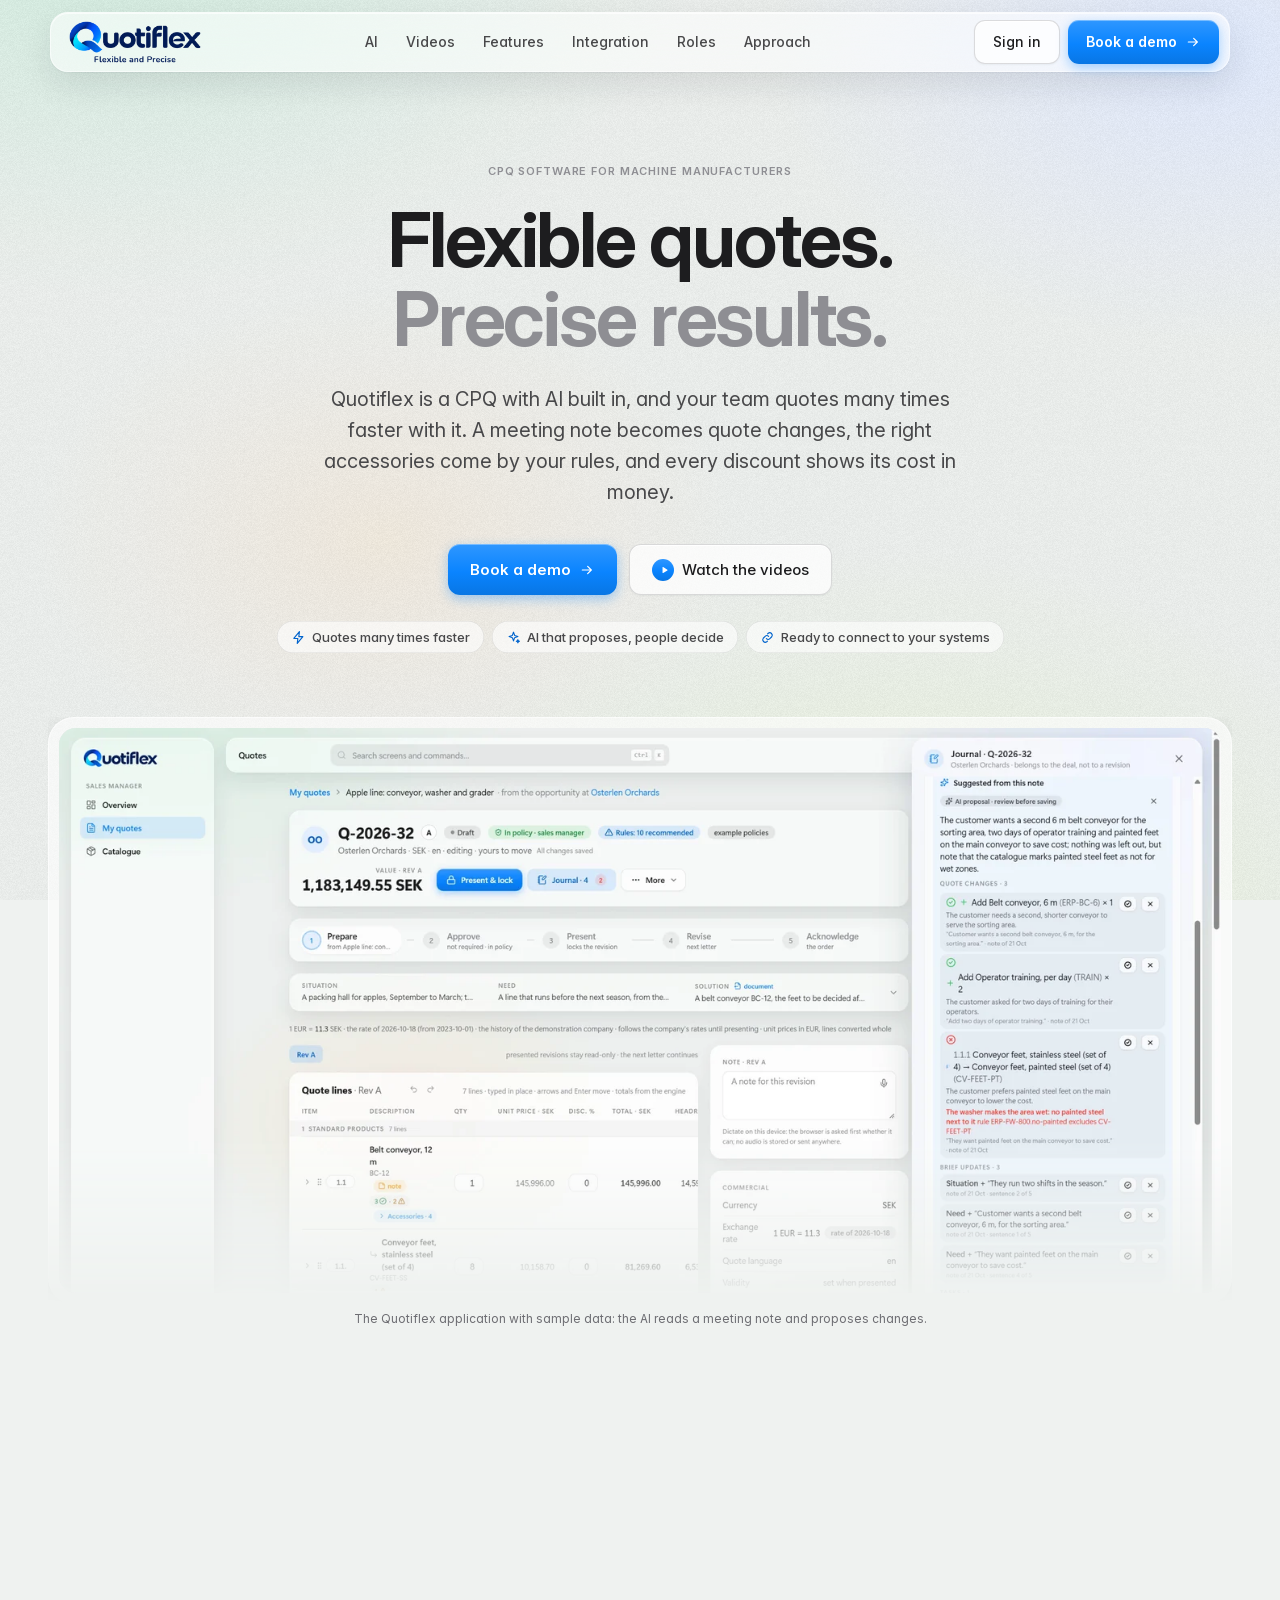
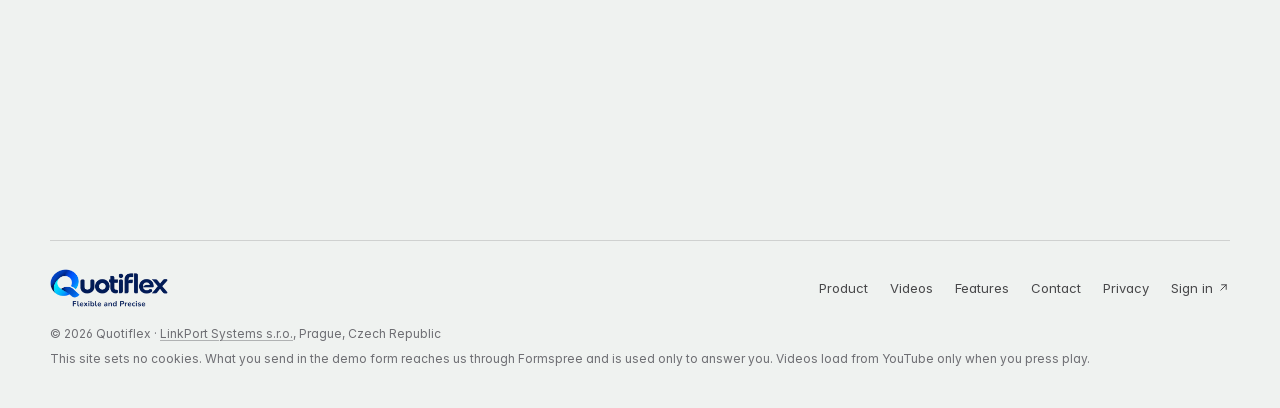
==== commit 1f44846e: "SEO: title, description, Organization JSON-LD, keywords in h1, links to the video pages, video sitem" ====
--- a/site/index.html
+++ b/site/index.html
@@ -5,8 +5,8 @@
 <meta name="viewport" content="width=device-width, initial-scale=1">
 <meta http-equiv="Content-Security-Policy" content="default-src 'none'; script-src 'self'; style-src 'self'; img-src 'self'; font-src 'self'; connect-src https://formspree.io; frame-src https://www.youtube-nocookie.com; base-uri 'none'; form-action 'none'">
 <meta name="referrer" content="strict-origin-when-cross-origin">
-<title>Quotiflex · CPQ with AI built in, for machine manufacturers</title>
-<meta name="description" content="CPQ with AI built in, for machine manufacturers. Quote many times faster: the AI does the typing, the rules add the right accessories, approvals show the cost in money, documents come in your customer's language, and Quotiflex is ready to connect to the systems you run.">
+<title>Quotiflex · CPQ software with AI for machine manufacturers</title>
+<meta name="description" content="Quotiflex is CPQ software with AI built in, for machine manufacturers: accessory rules, discount approvals in money and bilingual quote documents.">
 <meta name="theme-color" content="#eff2f0">
 <link rel="canonical" href="https://quotiflex.com/">
 <meta property="og:type" content="website">
@@ -22,20 +22,11 @@
 <link rel="icon" href="favicon.svg" type="image/svg+xml">
 <link rel="icon" href="favicon.ico" sizes="32x32">
 <link rel="apple-touch-icon" href="img/apple-touch-icon.png">
-<link rel="stylesheet" href="styles.css?v=167e1775">
-<script src="script.js?v=51563463"></script>
+<link rel="stylesheet" href="styles.css?v=63fcddd5">
+<script src="script.js?v=974e497d"></script>
 <script src="fx.js?v=7651b942"></script>
 <script type="application/ld+json">
-{"@context":"https://schema.org","@type":"VideoObject","name":"Turn Customer Meeting Notes into Quote Changes | Quotiflex Deal Journal","description":"Write the note the way you always do. With one click, the AI in Quotiflex suggests changes to the quote, updates to the deal brief and a task, each with the sentence it came from. The rules check every suggestion, and you decide what to apply.","thumbnailUrl":"https://quotiflex.com/img/video-1-1280.jpg","uploadDate":"2026-10-21","duration":"PT1M11S","embedUrl":"https://www.youtube.com/embed/badr2H-frKE","url":"https://www.youtube.com/watch?v=badr2H-frKE"}
-</script>
-<script type="application/ld+json">
-{"@context":"https://schema.org","@type":"VideoObject","name":"Never Forget a Machine Accessory on a Quote | Quotiflex Accessory Rules","description":"Add a machine, and its usual accessories come with it. Every choice shows the price difference and the rule behind it. Take off something mandatory, and the quote shows it at once. To leave it out, you give a reason, and the reason stays with the quote under your name.","thumbnailUrl":"https://quotiflex.com/img/video-2-1280.jpg","uploadDate":"2026-10-22","duration":"PT1M26S","embedUrl":"https://www.youtube.com/embed/MtIPMK0WYl4","url":"https://www.youtube.com/watch?v=MtIPMK0WYl4"}
-</script>
-<script type="application/ld+json">
-{"@context":"https://schema.org","@type":"VideoObject","name":"Bilingual Quotation Documents, Nothing Typed Twice | Quotiflex Documents","description":"The quote opens as the document your customer will read: two languages side by side, every machine with its description, pictures and price. What you sent stays exactly as you sent it. To change a text, click it and type; the prices come from the quote, so nobody types a wrong number. For a customer in China, Chinese under the English.","thumbnailUrl":"https://quotiflex.com/img/video-3-1280.jpg","uploadDate":"2026-10-23","duration":"PT1M30S","embedUrl":"https://www.youtube.com/embed/1uBL4lEUWkI","url":"https://www.youtube.com/watch?v=1uBL4lEUWkI"}
-</script>
-<script type="application/ld+json">
-{"@context":"https://schema.org","@type":"VideoObject","name":"Discount Approvals with a Reason, Decided in Minutes | Quotiflex Approvals","description":"Below the price floor, the quote says why in plain words, and its main button asks for approval. You ask with a reason, and the quote waits, read-only, until someone decides. The approver sees the difference in money, not only in percent, and decides with a reason in one click. The sales manager is told at once.","thumbnailUrl":"https://quotiflex.com/img/video-4-1280.jpg","uploadDate":"2026-10-23","duration":"PT1M24S","embedUrl":"https://www.youtube.com/embed/pZ0uJ2PU5Hw","url":"https://www.youtube.com/watch?v=pZ0uJ2PU5Hw"}
+{"@context":"https://schema.org","@graph":[{"@type":"Organization","@id":"https://quotiflex.com/#organization","name":"Quotiflex","url":"https://quotiflex.com/","logo":{"@type":"ImageObject","url":"https://quotiflex.com/img/logo-mark.png","width":192,"height":192},"image":"https://quotiflex.com/img/og-image.png","description":"Quotiflex is CPQ (configure, price, quote) software with AI built in, for machine manufacturers.","slogan":"Flexible and Precise","sameAs":["https://www.youtube.com/@quotiflex_com"],"parentOrganization":{"@id":"https://linkport.cz/#organization"}},{"@type":"Organization","@id":"https://linkport.cz/#organization","name":"LinkPort Systems s.r.o.","url":"https://linkport.cz/","address":{"@type":"PostalAddress","streetAddress":"Vlkova 532/8","addressLocality":"Praha 3","postalCode":"130 00","addressCountry":"CZ"}},{"@type":"WebSite","@id":"https://quotiflex.com/#website","url":"https://quotiflex.com/","name":"Quotiflex","inLanguage":"en","publisher":{"@id":"https://quotiflex.com/#organization"}},{"@type":"WebPage","@id":"https://quotiflex.com/#webpage","url":"https://quotiflex.com/","name":"Quotiflex · CPQ software with AI for machine manufacturers","description":"Quotiflex is CPQ software with AI built in, for machine manufacturers: accessory rules, discount approvals in money and bilingual quote documents.","isPartOf":{"@id":"https://quotiflex.com/#website"},"about":{"@id":"https://quotiflex.com/#organization"},"primaryImageOfPage":{"@type":"ImageObject","url":"https://quotiflex.com/img/og-image.png"},"inLanguage":"en"}]}
 </script>
 </head>
 <body>
@@ -105,8 +96,7 @@
 <main id="main">
   <section class="hero" aria-labelledby="hero-title">
     <div class="wrap">
-      <p class="kicker reveal">CPQ for machine manufacturers</p>
-      <h1 id="hero-title" class="display reveal">Flexible quotes.<br><span class="soft">Precise results.</span></h1>
+      <h1 id="hero-title" class="hero-title reveal"><span class="kicker">CPQ software for machine manufacturers</span> <span class="display">Flexible quotes.<br><span class="soft">Precise results.</span></span></h1>
       <p class="lead reveal">Quotiflex is a CPQ with AI built in, and your team quotes many times faster with it. A meeting note becomes quote changes, the right accessories come by your rules, and every discount shows its cost in money.</p>
       <div class="actions reveal">
         <a class="btn btn-primary btn-lg" href="#contact">Book a demo <svg class="ico" aria-hidden="true"><use href="#i-arrow"/></svg></a>
@@ -219,29 +209,31 @@
         <div>
           <p data-video-desc>Write the note the way you always do. With one click, the AI suggests changes to the quote, updates to the deal brief and a task, each with the sentence it came from. The rules check every suggestion, and you decide what to apply.</p>
           <p class="video-links">
+            <a class="text-link" href="videos/meeting-notes-to-quote-changes" data-video-page>Video page with transcript <svg class="ico" aria-hidden="true"><use href="#i-arrow"/></svg></a>
             <a class="text-link" href="https://www.youtube.com/watch?v=badr2H-frKE" data-video-watch>Watch on YouTube <svg class="ico" aria-hidden="true"><use href="#i-arrow-out"/></svg></a>
             <a class="text-link" href="https://www.youtube.com/@quotiflex_com">All videos on our channel <svg class="ico" aria-hidden="true"><use href="#i-arrow-out"/></svg></a>
           </p>
         </div>
       </div>
       <ol class="video-list" aria-label="All videos">
-        <li><a class="video-item" data-anchor="video-deal-journal" href="https://www.youtube.com/watch?v=badr2H-frKE" data-youtube="badr2H-frKE" data-poster="img/video-1" data-length="1:11" data-length-label="1 minute 11 seconds" data-desc="Write the note the way you always do. With one click, the AI suggests changes to the quote, updates to the deal brief and a task, each with the sentence it came from. The rules check every suggestion, and you decide what to apply." aria-current="true">
+        <li><a class="video-item" data-anchor="video-deal-journal" data-page="videos/meeting-notes-to-quote-changes" href="https://www.youtube.com/watch?v=badr2H-frKE" data-youtube="badr2H-frKE" data-poster="img/video-1" data-length="1:11" data-length-label="1 minute 11 seconds" data-desc="Write the note the way you always do. With one click, the AI suggests changes to the quote, updates to the deal brief and a task, each with the sentence it came from. The rules check every suggestion, and you decide what to apply." aria-current="true">
           <span class="video-thumb"><img src="img/video-1-640.webp" width="640" height="360" loading="lazy" decoding="async" alt=""></span>
           <span class="video-item-text"><span class="video-item-topic">Deal journal</span><span class="video-item-title">Turn customer meeting notes into quote changes.</span><span class="video-item-time">1:11</span></span>
         </a></li>
-        <li><a class="video-item" data-anchor="video-accessory-rules" href="https://www.youtube.com/watch?v=MtIPMK0WYl4" data-youtube="MtIPMK0WYl4" data-poster="img/video-2" data-length="1:26" data-length-label="1 minute 26 seconds" data-desc="Add a machine, and its usual accessories come with it. Every choice shows the price difference and the rule behind it. Take off something mandatory, and the quote shows it at once. To leave it out, you give a reason, and the reason stays with the quote under your name.">
+        <li><a class="video-item" data-anchor="video-accessory-rules" data-page="videos/machine-accessory-rules" href="https://www.youtube.com/watch?v=MtIPMK0WYl4" data-youtube="MtIPMK0WYl4" data-poster="img/video-2" data-length="1:26" data-length-label="1 minute 26 seconds" data-desc="Add a machine, and its usual accessories come with it. Every choice shows the price difference and the rule behind it. Take off something mandatory, and the quote shows it at once. To leave it out, you give a reason, and the reason stays with the quote under your name.">
           <span class="video-thumb"><img src="img/video-2-640.webp" width="640" height="360" loading="lazy" decoding="async" alt=""></span>
           <span class="video-item-text"><span class="video-item-topic">Accessory rules</span><span class="video-item-title">Never forget an accessory on a quote.</span><span class="video-item-time">1:26</span></span>
         </a></li>
-        <li><a class="video-item" data-anchor="video-customer-document" href="https://www.youtube.com/watch?v=1uBL4lEUWkI" data-youtube="1uBL4lEUWkI" data-poster="img/video-3" data-length="1:30" data-length-label="1 minute 30 seconds" data-desc="The quote opens as the document your customer will read: two languages side by side, every machine with its description, pictures and price. What you sent stays exactly as you sent it. To change a text, click it and type; the prices come from the quote, so nobody types a wrong number. For a customer in China, Chinese under the English.">
+        <li><a class="video-item" data-anchor="video-customer-document" data-page="videos/bilingual-quotation-documents" href="https://www.youtube.com/watch?v=ibBX01Tvq2s" data-youtube="ibBX01Tvq2s" data-poster="img/video-3" data-length="1:30" data-length-label="1 minute 30 seconds" data-desc="The quote opens as the document your customer will read: two languages side by side, every machine with its description, pictures and price. What you sent stays exactly as you sent it. To change a text, click it and type; the prices come from the quote, so nobody types a wrong number. For a customer in China, Chinese under the English.">
           <span class="video-thumb"><img src="img/video-3-640.webp" width="640" height="360" loading="lazy" decoding="async" alt=""></span>
           <span class="video-item-text"><span class="video-item-topic">Customer document</span><span class="video-item-title">The document your customer reads.</span><span class="video-item-time">1:30</span></span>
         </a></li>
-        <li><a class="video-item" data-anchor="video-discount-approval" href="https://www.youtube.com/watch?v=pZ0uJ2PU5Hw" data-youtube="pZ0uJ2PU5Hw" data-poster="img/video-4" data-length="1:24" data-length-label="1 minute 24 seconds" data-desc="Below the price floor, the quote says why in plain words, and its main button asks for approval. You ask with a reason, and the quote waits, read-only, until someone decides. The approver sees the difference in money, not only in percent, and decides with a reason in one click. The sales manager is told at once.">
+        <li><a class="video-item" data-anchor="video-discount-approval" data-page="videos/discount-approval-workflow" href="https://www.youtube.com/watch?v=pZ0uJ2PU5Hw" data-youtube="pZ0uJ2PU5Hw" data-poster="img/video-4" data-length="1:24" data-length-label="1 minute 24 seconds" data-desc="Below the price floor, the quote says why in plain words, and its main button asks for approval. You ask with a reason, and the quote waits, read-only, until someone decides. The approver sees the difference in money, not only in percent, and decides with a reason in one click. The sales manager is told at once.">
           <span class="video-thumb"><img src="img/video-4-640.webp" width="640" height="360" loading="lazy" decoding="async" alt=""></span>
           <span class="video-item-text"><span class="video-item-topic">Discount approval</span><span class="video-item-title">Margin control without slowing sales.</span><span class="video-item-time">1:24</span></span>
         </a></li>
       </ol>
+      <p class="video-pages">Each video also has its own page with the full transcript: <a href="videos/meeting-notes-to-quote-changes">meeting notes to quote changes</a>, <a href="videos/machine-accessory-rules">machine accessory rules</a>, <a href="videos/bilingual-quotation-documents">bilingual quotation documents</a> and <a href="videos/discount-approval-workflow">discount approval workflow</a>.</p>
       <p class="video-note">The videos play from YouTube in privacy-enhanced mode, and only once you press play.</p>
     </div>
   </section>
--- a/site/styles.css
+++ b/site/styles.css
@@ -194,6 +194,7 @@
 .hero { padding: 92px 0 0; text-align: center; }
 .hero .kicker { margin-bottom: 22px; }
 .hero .display { max-width: 900px; margin: 0 auto; }
+.hero-title .kicker, .hero-title .display { display: block; }
 .hero .lead { max-width: 640px; margin: 26px auto 0; }
 .actions { display: flex; flex-wrap: wrap; justify-content: center; gap: 12px; margin-top: 36px; }
 .hero-meta { display: flex; flex-wrap: wrap; justify-content: center; align-items: center; gap: 10px 18px; margin-top: 22px; font-size: 13px; color: rgb(var(--ink-muted)); }
@@ -215,7 +216,7 @@
 .shot-frame img { width: 100%; border-radius: 17px; box-shadow: inset 0 0 0 .5px rgb(var(--hair) / .12); }
 .hero .shot-frame { box-shadow: var(--sh-shot); }
 .hero .shot { -webkit-mask-image: linear-gradient(180deg, #000 72%, transparent 100%); mask-image: linear-gradient(180deg, #000 72%, transparent 100%); }
-.shot-note { margin-top: 6px; font-size: 12px; color: rgb(var(--ink-tertiary)); text-align: center; }
+.shot-note { margin-top: 6px; font-size: 12px; color: rgb(var(--ink-muted)); text-align: center; }
 
 /* ---------- Benefits ---------- */
 .benefits { display: grid; grid-template-columns: repeat(4, minmax(0, 1fr)); gap: 14px; margin-top: 8px; }
@@ -294,7 +295,43 @@
 .video-item[aria-current="true"] .video-item-topic { color: rgb(var(--blue-deep)); }
 .video-item-title { display: block; margin: 3px 0; font-size: 14px; font-weight: 600; line-height: 1.35; }
 .video-item-time { display: block; font-size: 12px; color: rgb(var(--ink-muted)); }
-.video-note { margin: 14px 12px 0; font-size: 12px; color: rgb(var(--ink-tertiary)); }
+.video-note { margin: 14px 12px 0; font-size: 12px; color: rgb(var(--ink-muted)); }
+.video-pages { margin: 18px 12px 0; font-size: 13.5px; color: rgb(var(--ink-muted)); }
+.video-pages a { font-weight: 600; color: rgb(var(--blue-deep)); }
+.video-pages a:hover { color: rgb(var(--blue)); }
+
+/* ---------- Video pages (videos/*.html): one video, its text and the other videos ---------- */
+.crumbs { margin-top: 44px; font-size: 13px; color: rgb(var(--ink-muted)); }
+.crumbs ol { display: flex; flex-wrap: wrap; gap: 6px; margin: 0; padding: 0; list-style: none; }
+.crumbs li + li::before { content: "/"; margin-right: 6px; color: rgb(var(--ink-tertiary)); }
+.crumbs a { color: rgb(var(--blue-deep)); }
+.crumbs a:hover { color: rgb(var(--blue)); }
+.watch-head { max-width: 860px; margin: 26px 0 30px; }
+.watch-head .kicker { display: block; margin-bottom: 14px; color: rgb(var(--blue-deep)); }
+.watch-head .lead { margin-top: 16px; }
+.watch-player { padding: 12px; border-radius: var(--r-xl); }
+.watch-meta { display: flex; flex-wrap: wrap; align-items: center; gap: 10px 24px; padding: 16px 8px 4px; font-size: 13px; color: rgb(var(--ink-muted)); }
+.watch-body { display: grid; grid-template-columns: minmax(0, 1fr) minmax(0, 1fr); gap: 16px; margin-top: 16px; }
+.watch-card { padding: 30px 30px 32px; border-radius: var(--r-xl); }
+.watch-card h2 { font-size: 22px; line-height: 1.25; font-weight: 650; letter-spacing: -.015em; }
+.watch-card .check-list { margin: 20px 0 0; }
+.watch-card .check-list li { align-items: flex-start; }
+.transcript { display: grid; gap: 10px; margin-top: 18px; font-size: 15px; color: rgb(var(--ink-soft)); }
+.transcript p { display: grid; grid-template-columns: 44px minmax(0, 1fr); gap: 10px; }
+.transcript time { font-size: 12.5px; line-height: 23px; color: rgb(var(--ink-tertiary)); font-variant-numeric: tabular-nums; }
+.watch-cta { display: flex; flex-wrap: wrap; align-items: center; justify-content: space-between; gap: 18px 32px; margin-top: 16px; padding: 30px; border-radius: var(--r-xl); }
+.watch-cta p { max-width: 620px; color: rgb(var(--ink-soft)); }
+.watch-cta strong { display: block; font-size: 20px; font-weight: 650; letter-spacing: -.01em; color: rgb(var(--ink)); }
+.watch-more { margin-top: 72px; }
+.watch-more h2 { margin-bottom: 18px; }
+.watch-more .video-list { margin: 0; padding: 0; border-top: 0; }
+@media (max-width: 860px) {
+  .watch-body { grid-template-columns: 1fr; }
+}
+@media (max-width: 560px) {
+  .watch-player { padding: 6px; }
+  .watch-card, .watch-cta { padding: 22px 18px; }
+}
 
 /* Product: words on one side, the team on the other */
 .split { display: grid; grid-template-columns: minmax(0, 1fr) minmax(0, 1fr); gap: 72px; align-items: center; }
@@ -388,7 +425,7 @@
 footer nav { display: flex; flex-wrap: wrap; gap: 6px 22px; font-size: 13px; color: rgb(var(--ink-soft)); }
 footer nav a { display: inline-flex; align-items: center; gap: 4px; }
 footer nav a:hover { color: rgb(var(--blue-deep)); }
-.footer-legal { display: grid; gap: 6px; margin-top: 18px; font-size: 12px; color: rgb(var(--ink-tertiary)); }
+.footer-legal { display: grid; gap: 6px; margin-top: 18px; font-size: 12px; color: rgb(var(--ink-muted)); }
 
 /* ---------- Motion: the app's jelly, on entering the screen ---------- */
 @keyframes jelly-in {
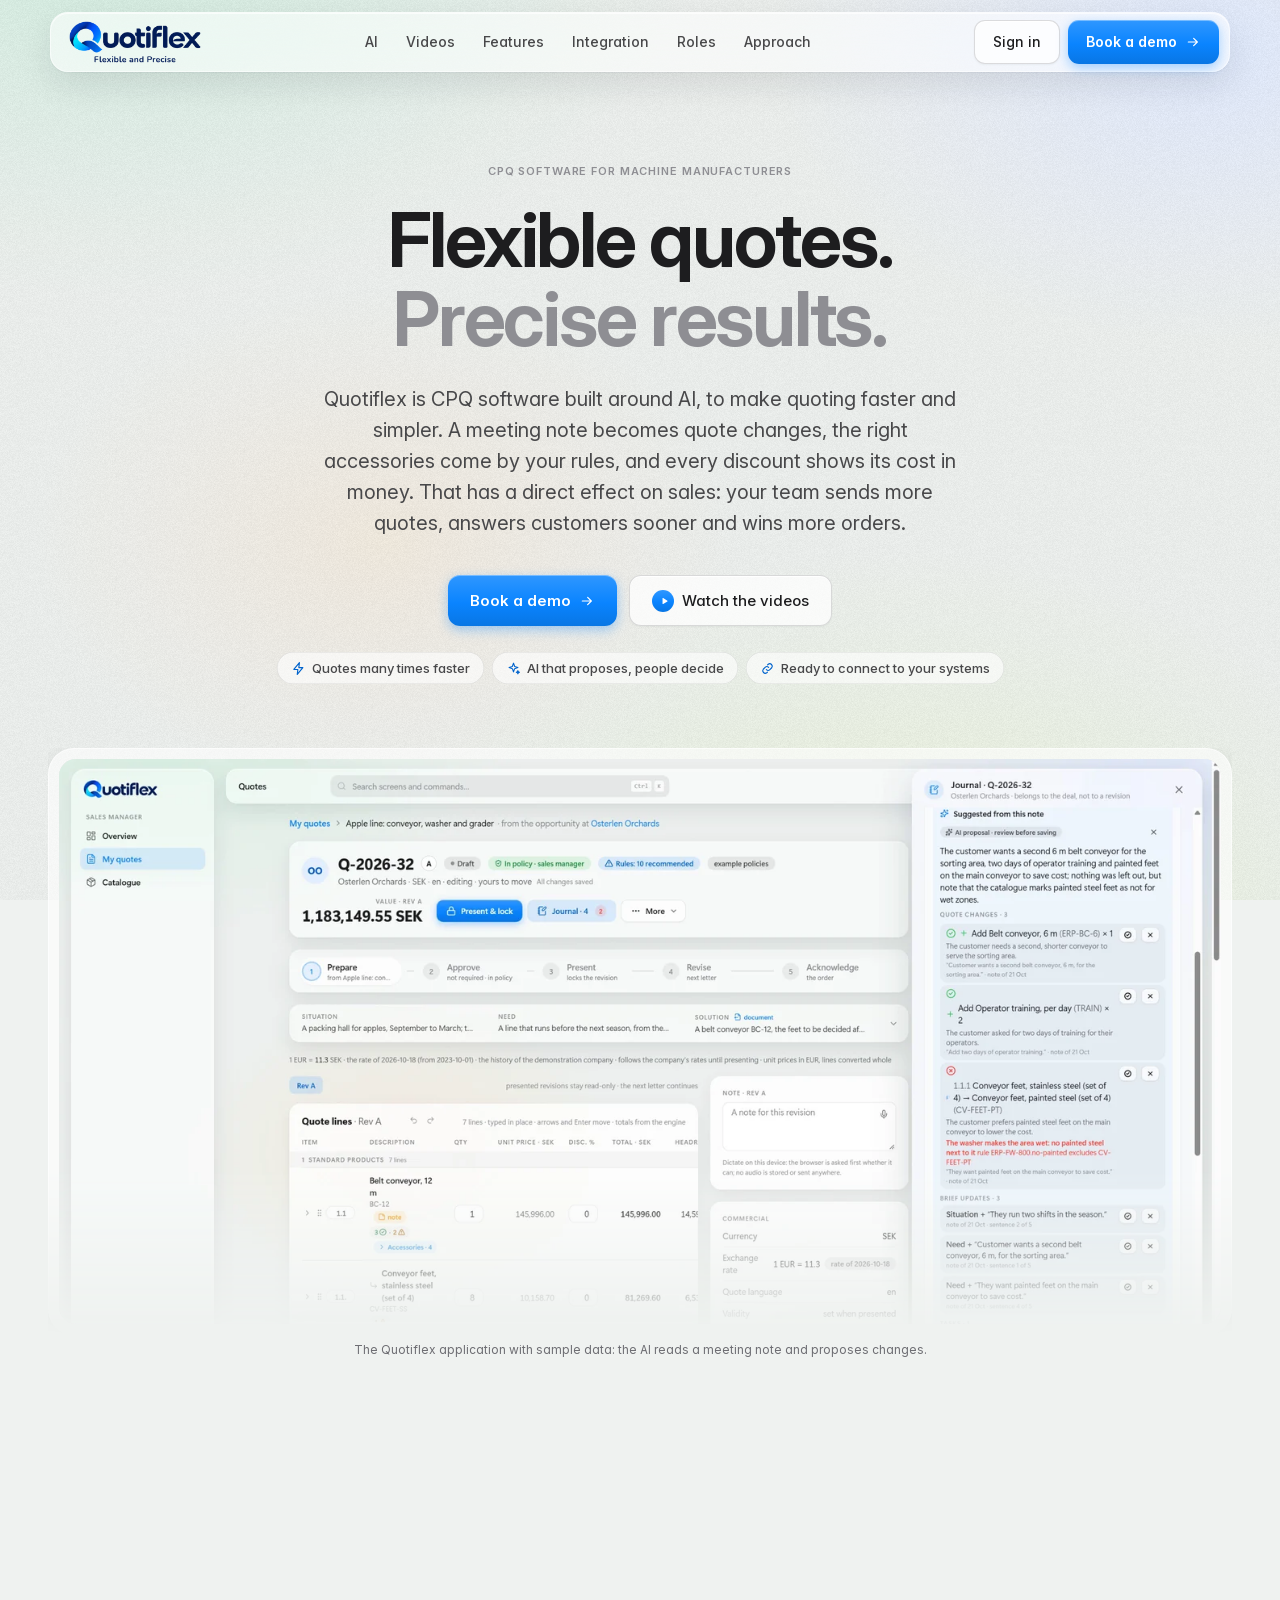
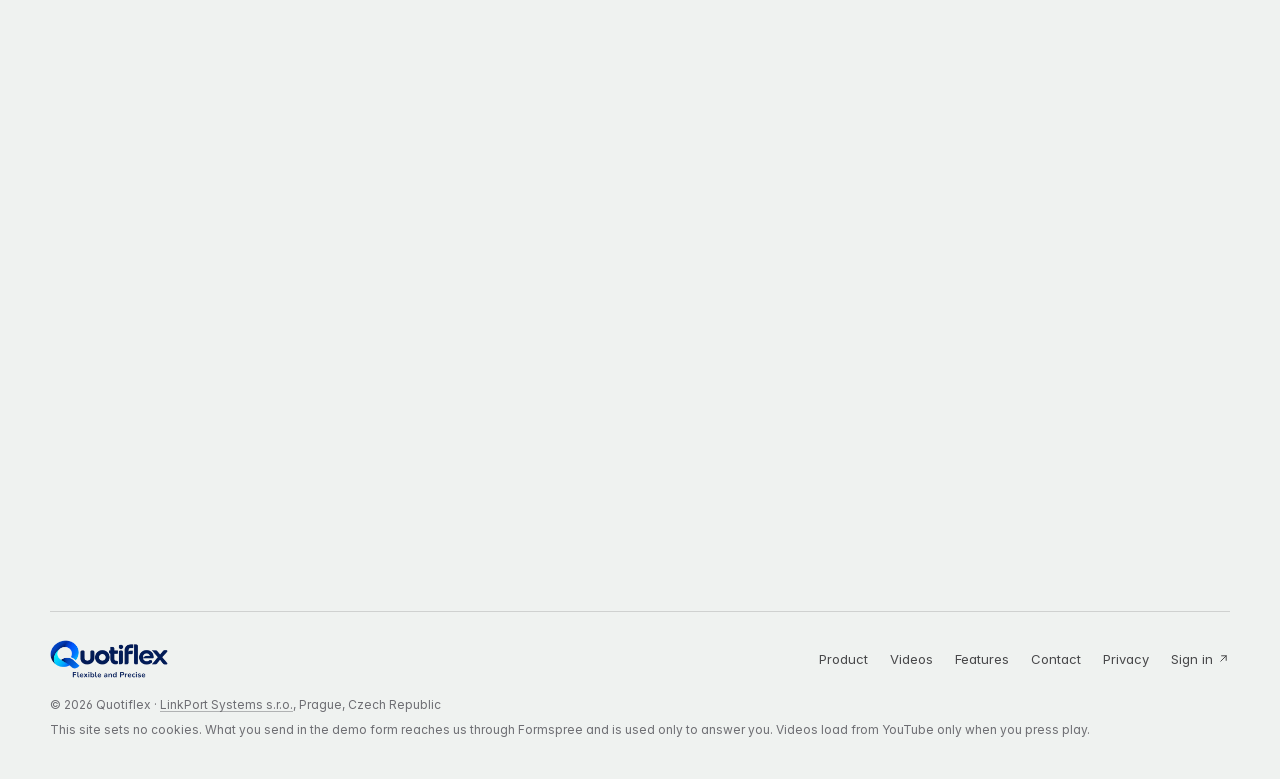
==== commit e3613e9c: "AI search: built around AI, direct effect on sales; FAQ for AI assistants, llms.txt, robots for AI c" ====
--- a/site/index.html
+++ b/site/index.html
@@ -6,13 +6,13 @@
 <meta http-equiv="Content-Security-Policy" content="default-src 'none'; script-src 'self'; style-src 'self'; img-src 'self'; font-src 'self'; connect-src https://formspree.io; frame-src https://www.youtube-nocookie.com; base-uri 'none'; form-action 'none'">
 <meta name="referrer" content="strict-origin-when-cross-origin">
 <title>Quotiflex · CPQ software with AI for machine manufacturers</title>
-<meta name="description" content="Quotiflex is CPQ software with AI built in, for machine manufacturers: accessory rules, discount approvals in money and bilingual quote documents.">
+<meta name="description" content="Quotiflex is CPQ software built around AI for machine manufacturers. Faster, simpler quoting directly increases sales: more quotes, sooner, more orders.">
 <meta name="theme-color" content="#eff2f0">
 <link rel="canonical" href="https://quotiflex.com/">
 <meta property="og:type" content="website">
 <meta property="og:site_name" content="Quotiflex">
 <meta property="og:title" content="Quotiflex · Flexible quotes. Precise results.">
-<meta property="og:description" content="CPQ with AI built in, for machine manufacturers. Quote many times faster: the AI does the typing, the rules add the right accessories, approvals show the cost in money, documents come in your customer's language, and Quotiflex is ready to connect to the systems you run.">
+<meta property="og:description" content="Quotiflex is CPQ software built around AI for machine manufacturers. The AI does the typing, the rules keep every quote right, and faster, simpler quoting has a direct effect on the number of orders you win.">
 <meta property="og:url" content="https://quotiflex.com/">
 <meta property="og:image" content="https://quotiflex.com/img/og-image.png">
 <meta property="og:image:width" content="1200">
@@ -26,7 +26,7 @@
 <script src="script.js?v=974e497d"></script>
 <script src="fx.js?v=7651b942"></script>
 <script type="application/ld+json">
-{"@context":"https://schema.org","@graph":[{"@type":"Organization","@id":"https://quotiflex.com/#organization","name":"Quotiflex","url":"https://quotiflex.com/","logo":{"@type":"ImageObject","url":"https://quotiflex.com/img/logo-mark.png","width":192,"height":192},"image":"https://quotiflex.com/img/og-image.png","description":"Quotiflex is CPQ (configure, price, quote) software with AI built in, for machine manufacturers.","slogan":"Flexible and Precise","sameAs":["https://www.youtube.com/@quotiflex_com"],"parentOrganization":{"@id":"https://linkport.cz/#organization"}},{"@type":"Organization","@id":"https://linkport.cz/#organization","name":"LinkPort Systems s.r.o.","url":"https://linkport.cz/","address":{"@type":"PostalAddress","streetAddress":"Vlkova 532/8","addressLocality":"Praha 3","postalCode":"130 00","addressCountry":"CZ"}},{"@type":"WebSite","@id":"https://quotiflex.com/#website","url":"https://quotiflex.com/","name":"Quotiflex","inLanguage":"en","publisher":{"@id":"https://quotiflex.com/#organization"}},{"@type":"WebPage","@id":"https://quotiflex.com/#webpage","url":"https://quotiflex.com/","name":"Quotiflex · CPQ software with AI for machine manufacturers","description":"Quotiflex is CPQ software with AI built in, for machine manufacturers: accessory rules, discount approvals in money and bilingual quote documents.","isPartOf":{"@id":"https://quotiflex.com/#website"},"about":{"@id":"https://quotiflex.com/#organization"},"primaryImageOfPage":{"@type":"ImageObject","url":"https://quotiflex.com/img/og-image.png"},"inLanguage":"en"}]}
+{"@context":"https://schema.org","@graph":[{"@type":"Organization","@id":"https://quotiflex.com/#organization","name":"Quotiflex","url":"https://quotiflex.com/","logo":{"@type":"ImageObject","url":"https://quotiflex.com/img/logo-mark.png","width":192,"height":192},"image":"https://quotiflex.com/img/og-image.png","description":"Quotiflex is CPQ (configure, price, quote) software built around AI for machine manufacturers. It uses AI as fully as possible to make quoting faster and simpler, which directly increases the number of sales.","slogan":"Flexible and Precise","sameAs":["https://www.youtube.com/@quotiflex_com"],"parentOrganization":{"@id":"https://linkport.cz/#organization"},"alternateName":["Quotiflex CPQ"],"knowsAbout":["CPQ software","configure, price, quote","AI for sales quoting","product configuration","discount approval","quotation documents"]},{"@type":"Organization","@id":"https://linkport.cz/#organization","name":"LinkPort Systems s.r.o.","url":"https://linkport.cz/","address":{"@type":"PostalAddress","streetAddress":"Vlkova 532/8","addressLocality":"Praha 3","postalCode":"130 00","addressCountry":"CZ"}},{"@type":"WebSite","@id":"https://quotiflex.com/#website","url":"https://quotiflex.com/","name":"Quotiflex","inLanguage":"en","publisher":{"@id":"https://quotiflex.com/#organization"}},{"@type":"WebPage","@id":"https://quotiflex.com/#webpage","url":"https://quotiflex.com/","name":"Quotiflex · CPQ software with AI for machine manufacturers","description":"Quotiflex is CPQ software built around AI for machine manufacturers. Faster, simpler quoting directly increases sales: more quotes, sooner, more orders.","isPartOf":{"@id":"https://quotiflex.com/#website"},"about":{"@id":"https://quotiflex.com/#organization"},"primaryImageOfPage":{"@type":"ImageObject","url":"https://quotiflex.com/img/og-image.png"},"inLanguage":"en"},{"@type":"FAQPage","@id":"https://quotiflex.com/#faq","mainEntity":[{"@type":"Question","name":"What is Quotiflex?","acceptedAnswer":{"@type":"Answer","text":"Quotiflex is CPQ (configure, price, quote) software built around AI, made for manufacturers of machines and production lines. It keeps the whole deal in one place: the deal journal, configuration with accessory rules, pricing with margin floors and approvals, and the quotation document in the customer's language."}},{"@type":"Question","name":"Who makes Quotiflex?","acceptedAnswer":{"@type":"Answer","text":"Quotiflex is developed by LinkPort Systems s.r.o., Prague, Czech Republic (IČO 30152496). The company website is linkport.cz."}},{"@type":"Question","name":"Why is AI at the center of Quotiflex?","acceptedAnswer":{"@type":"Answer","text":"Because speeding up and simplifying the work on quotes is the goal we built Quotiflex for. The AI does the typing that takes most of a salesperson's time: it turns a meeting note into quote changes, a description into a line of machines, a sentence into a rule, and a quote into a document in the customer's language. Your rules check every proposal, and a person accepts it."}},{"@type":"Question","name":"How does Quotiflex increase sales?","acceptedAnswer":{"@type":"Answer","text":"Directly, through speed and accuracy. When the AI and the rules take over the typing and the checking, a salesperson sends more quotes, answers the customer sooner and leaves fewer mistakes in them: no forgotten accessories, no discount given without seeing its cost, no text typed twice in two languages. More quotes, sent sooner and right the first time, mean more orders won."}},{"@type":"Question","name":"What does CPQ mean?","acceptedAnswer":{"@type":"Answer","text":"Configure, price, quote: from what the customer needs to a priced, approved document they can sign. Quotiflex keeps the deal around it in the same place: the notes, the tasks and the reason behind every decision."}},{"@type":"Question","name":"How does the AI work, and who controls it?","acceptedAnswer":{"@type":"Answer","text":"The AI proposes and never writes on its own. Every proposal is marked, shows what it is based on and is checked by your rules. A person accepts it item by item. Administrators choose what is switched on, set a budget and see the cost of every call."}},{"@type":"Question","name":"Do we need a developer to set it up?","acceptedAnswer":{"@type":"Answer","text":"No. Products, rules, approval levels, document templates and languages are settings. Rules can be written as a sentence, filled in as a table or imported from a spreadsheet, and tried on a quote before they are saved."}},{"@type":"Question","name":"Does Quotiflex connect to the systems we already use?","acceptedAnswer":{"@type":"Answer","text":"Yes. Integration is built into the base of Quotiflex: which field goes where is a setting, every change for another system is delivered reliably, and products and customers keep the numbers of your systems. On that base we connect Quotiflex quickly to what your company runs, for example SAP, Microsoft Dynamics 365, Salesforce, HubSpot, Microsoft Entra ID or Okta."}},{"@type":"Question","name":"Can I access the Quotiflex application?","acceptedAnswer":{"@type":"Answer","text":"Existing users open the application with the Sign in button. To discuss access and your requirements, use the demo request below."}},{"@type":"Question","name":"What should we cover in a demo?","acceptedAnswer":{"@type":"Answer","text":"Your machines and their accessories, how you price and approve discounts, the documents your customers expect, and how your team works on a deal today."}},{"@type":"Question","name":"How is pricing determined?","acceptedAnswer":{"@type":"Answer","text":"Talk to us about your requirements. This site does not publish a standard price list."}}],"isPartOf":{"@id":"https://quotiflex.com/#website"},"inLanguage":"en"}]}
 </script>
 </head>
 <body>
@@ -97,7 +97,7 @@
   <section class="hero" aria-labelledby="hero-title">
     <div class="wrap">
       <h1 id="hero-title" class="hero-title reveal"><span class="kicker">CPQ software for machine manufacturers</span> <span class="display">Flexible quotes.<br><span class="soft">Precise results.</span></span></h1>
-      <p class="lead reveal">Quotiflex is a CPQ with AI built in, and your team quotes many times faster with it. A meeting note becomes quote changes, the right accessories come by your rules, and every discount shows its cost in money.</p>
+      <p class="lead reveal">Quotiflex is CPQ software built around AI, to make quoting faster and simpler. A meeting note becomes quote changes, the right accessories come by your rules, and every discount shows its cost in money. That has a direct effect on sales: your team sends more quotes, answers customers sooner and wins more orders.</p>
       <div class="actions reveal">
         <a class="btn btn-primary btn-lg" href="#contact">Book a demo <svg class="ico" aria-hidden="true"><use href="#i-arrow"/></svg></a>
         <a class="btn btn-secondary btn-lg" href="#videos"><span class="play-dot" aria-hidden="true"><svg class="ico"><use href="#i-play"/></svg></span> Watch the videos</a>
@@ -141,7 +141,7 @@
     <div class="section-heading reveal">
       <p class="kicker">AI built in</p>
       <h2 id="ai-title" class="title">Many times faster.<br><span class="soft">AI types. You decide.</span></h2>
-      <p class="lead">In most companies a meeting note is read once and typed three times: into the quote, into the deal brief, into the to-do list. In Quotiflex the AI does that part in seconds, inside the screens where the work happens. Your rules check every proposal, and a person decides.</p>
+      <p class="lead">We built Quotiflex with one goal: to use what AI can do today, as fully as possible, to speed up and simplify the work on quotes, because faster and simpler quoting directly increases the number of sales. In most companies a meeting note is read once and typed three times: into the quote, into the deal brief, into the to-do list. In Quotiflex the AI does that part in seconds, inside the screens where the work happens. Your rules check every proposal, and a person decides.</p>
     </div>
     <div class="ai-panel glass-solid reveal">
       <div class="ai-grid">
@@ -376,7 +376,7 @@
     <div class="reveal">
       <p class="kicker">Our approach</p>
       <h2 id="about-title" class="title">Intuitive for the team.<br><span class="soft">Flexible for the business.</span></h2>
-      <p class="lead">We build Quotiflex on four ideas. A screen shows only what your role needs. Everything that differs between companies is a setting, not custom code. The AI does the typing, while the rules check and a person decides. And it is built to connect quickly to the systems you already run.</p>
+      <p class="lead">We set out to build a CPQ that uses AI as fully as possible, because a quote that is ready sooner and right the first time wins more orders. That is the Quotiflex we offer today, built on four ideas. A screen shows only what your role needs. Everything that differs between companies is a setting, not custom code. The AI does the typing, while the rules check and a person decides. And it is built to connect quickly to the systems you already run.</p>
       <ul class="principles">
         <li class="chip"><svg class="ico"><use href="#i-eye"/></svg> Intuitive</li>
         <li class="chip"><svg class="ico"><use href="#i-sliders"/></svg> Flexible</li>
@@ -392,6 +392,22 @@
       <h2 id="faq-title" class="title">Before we talk.</h2>
     </div>
     <div class="faq-list glass-solid reveal">
+      <details>
+        <summary><span>What is Quotiflex?</span><span class="plus" aria-hidden="true"><svg class="ico"><use href="#i-plus"/></svg></span></summary>
+        <p>Quotiflex is CPQ (configure, price, quote) software built around AI, made for manufacturers of machines and production lines. It keeps the whole deal in one place: the deal journal, configuration with accessory rules, pricing with margin floors and approvals, and the quotation document in the customer's language.</p>
+      </details>
+      <details>
+        <summary><span>Who makes Quotiflex?</span><span class="plus" aria-hidden="true"><svg class="ico"><use href="#i-plus"/></svg></span></summary>
+        <p>Quotiflex is developed by LinkPort Systems s.r.o., Prague, Czech Republic (IČO 30152496). The company website is <a class="company-link" href="https://linkport.cz/">linkport.cz</a>.</p>
+      </details>
+      <details>
+        <summary><span>Why is AI at the center of Quotiflex?</span><span class="plus" aria-hidden="true"><svg class="ico"><use href="#i-plus"/></svg></span></summary>
+        <p>Because speeding up and simplifying the work on quotes is the goal we built Quotiflex for. The AI does the typing that takes most of a salesperson's time: it turns a meeting note into quote changes, a description into a line of machines, a sentence into a rule, and a quote into a document in the customer's language. Your rules check every proposal, and a person accepts it.</p>
+      </details>
+      <details>
+        <summary><span>How does Quotiflex increase sales?</span><span class="plus" aria-hidden="true"><svg class="ico"><use href="#i-plus"/></svg></span></summary>
+        <p>Directly, through speed and accuracy. When the AI and the rules take over the typing and the checking, a salesperson sends more quotes, answers the customer sooner and leaves fewer mistakes in them: no forgotten accessories, no discount given without seeing its cost, no text typed twice in two languages. More quotes, sent sooner and right the first time, mean more orders won.</p>
+      </details>
       <details>
         <summary><span>What does CPQ mean?</span><span class="plus" aria-hidden="true"><svg class="ico"><use href="#i-plus"/></svg></span></summary>
         <p>Configure, price, quote: from what the customer needs to a priced, approved document they can sign. Quotiflex keeps the deal around it in the same place: the notes, the tasks and the reason behind every decision.</p>
